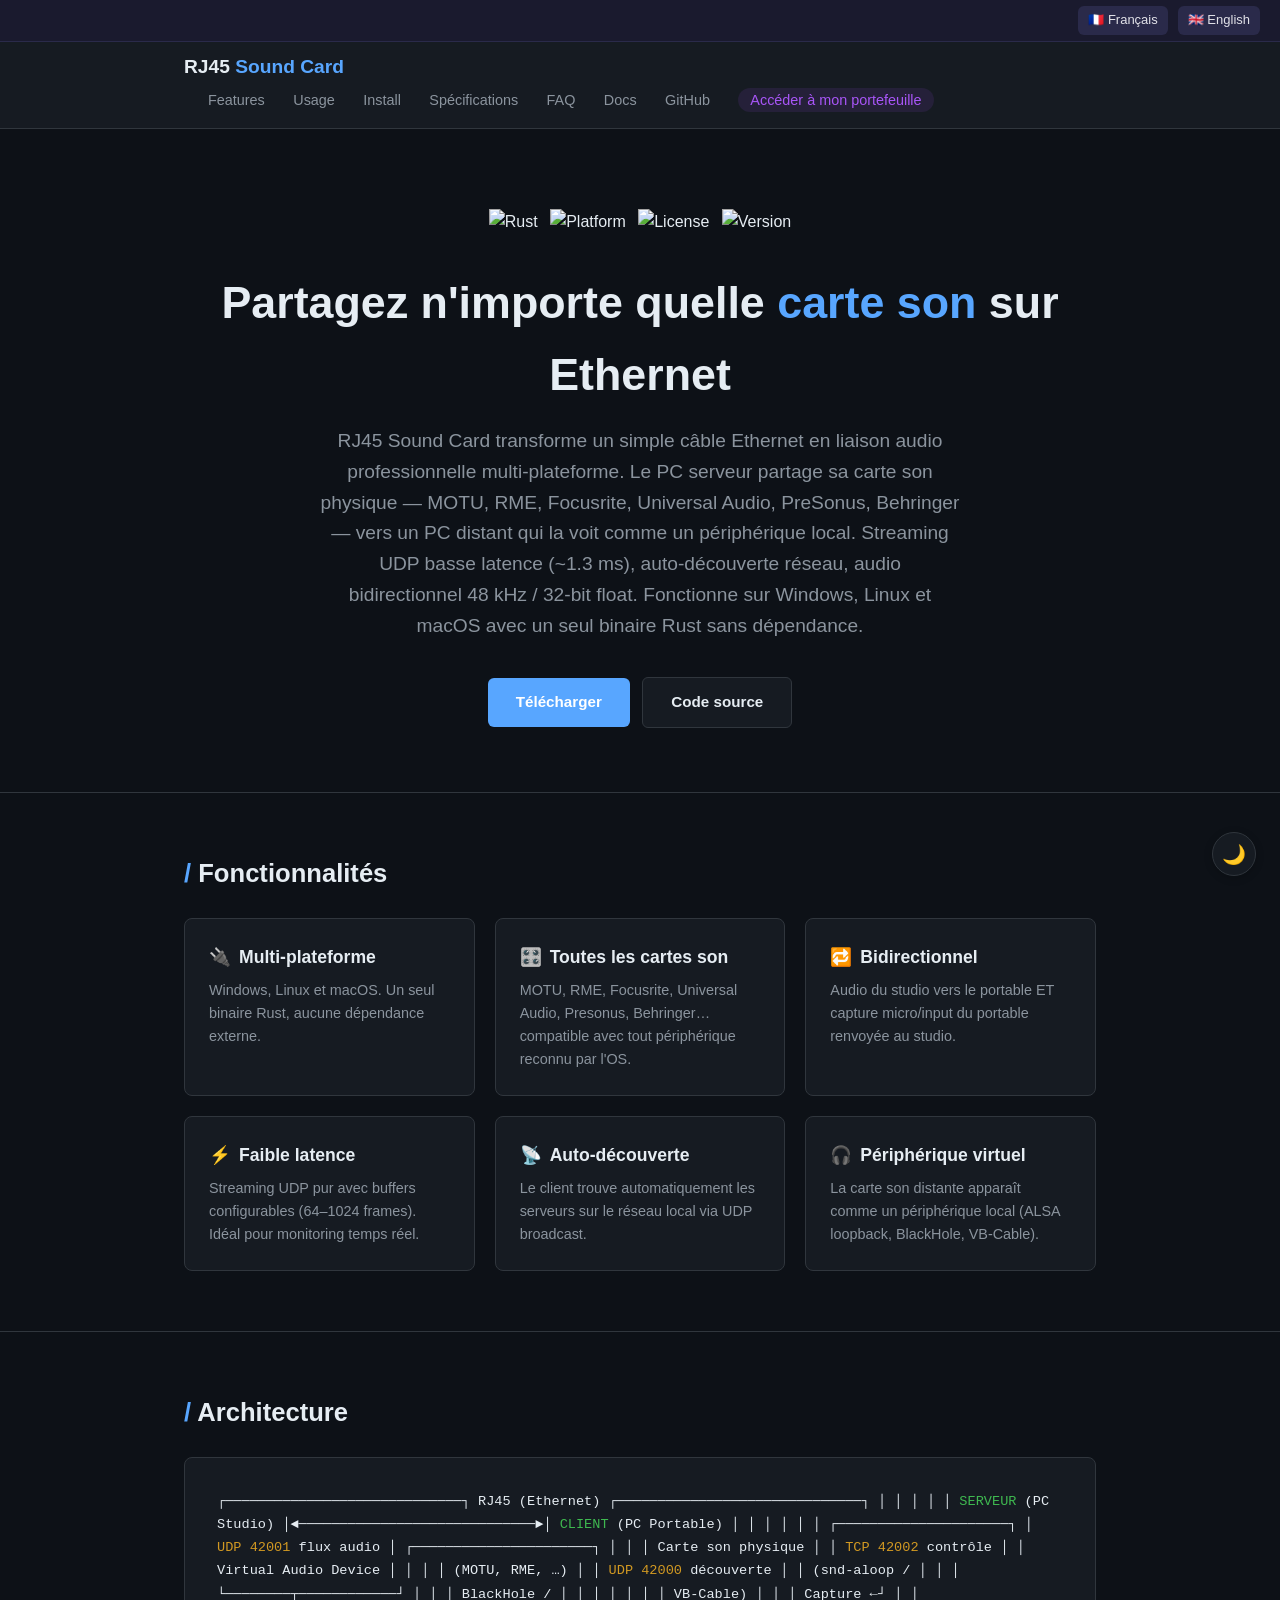
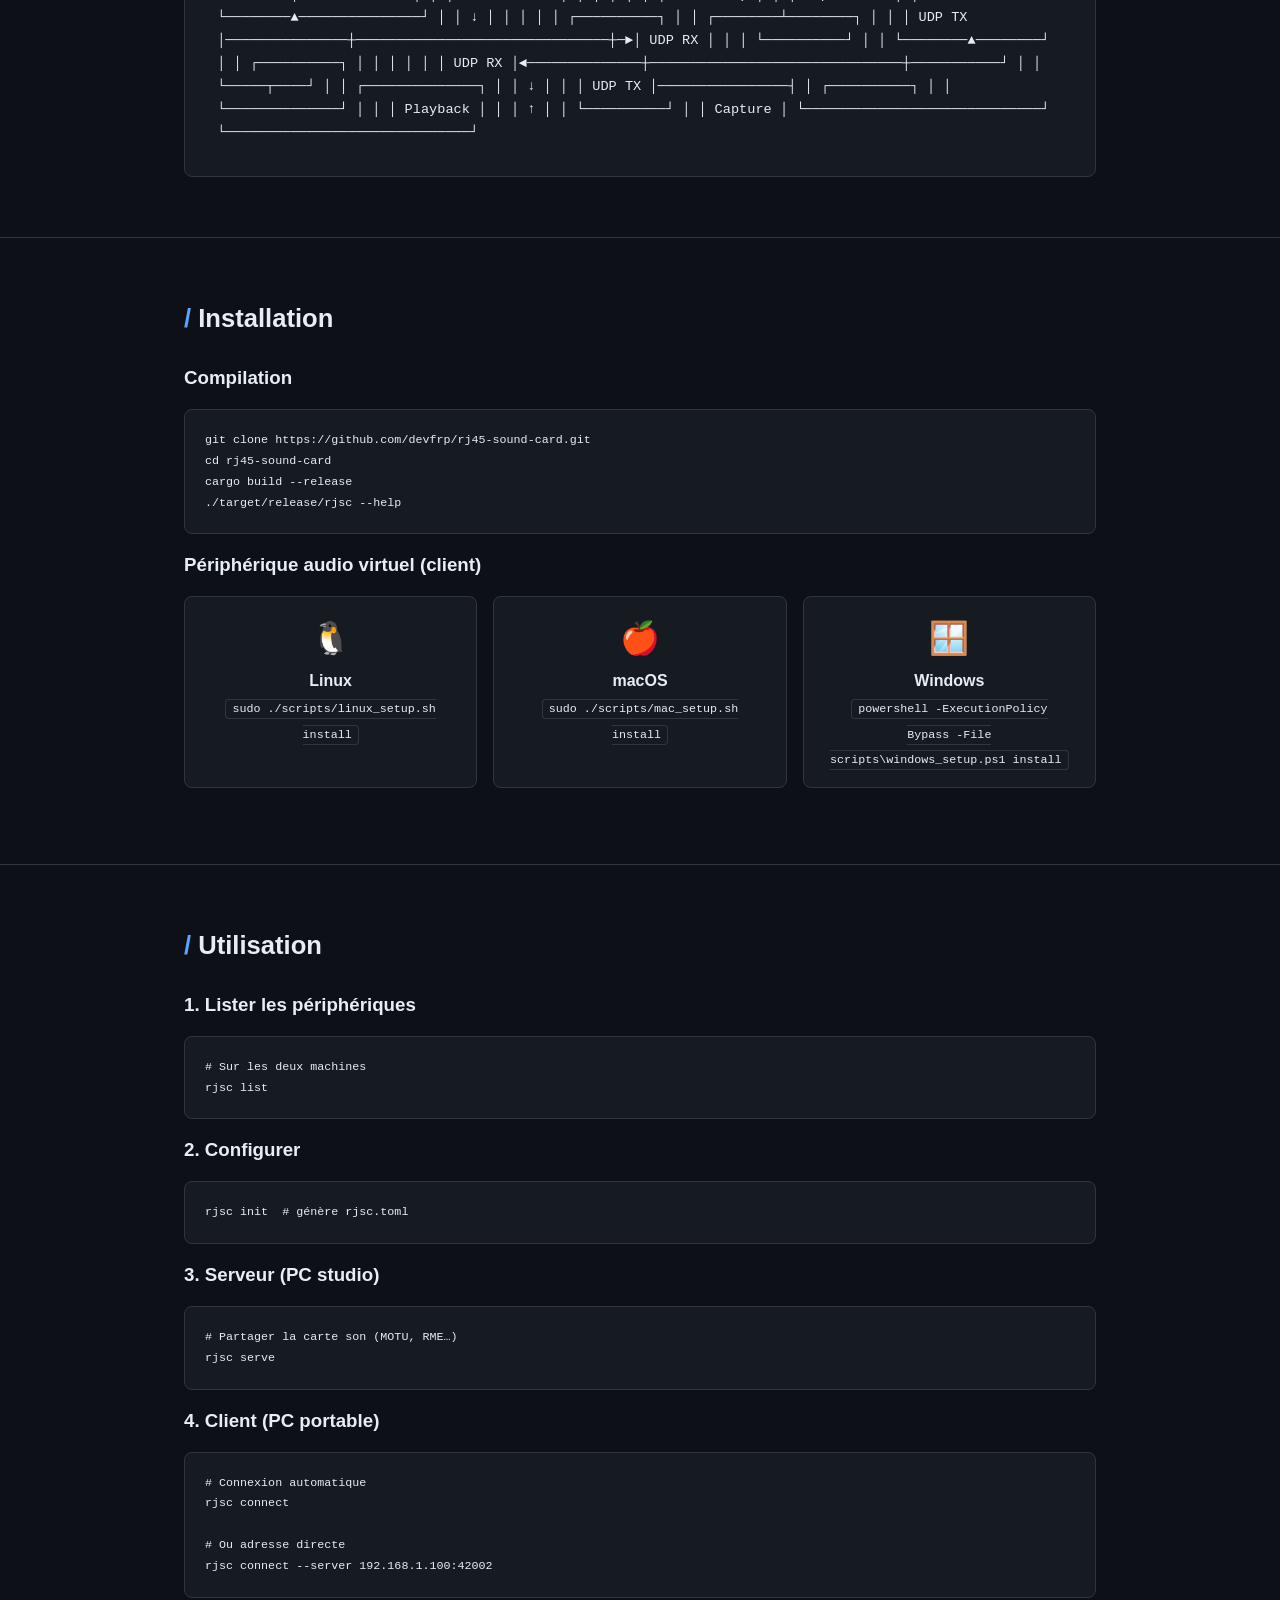
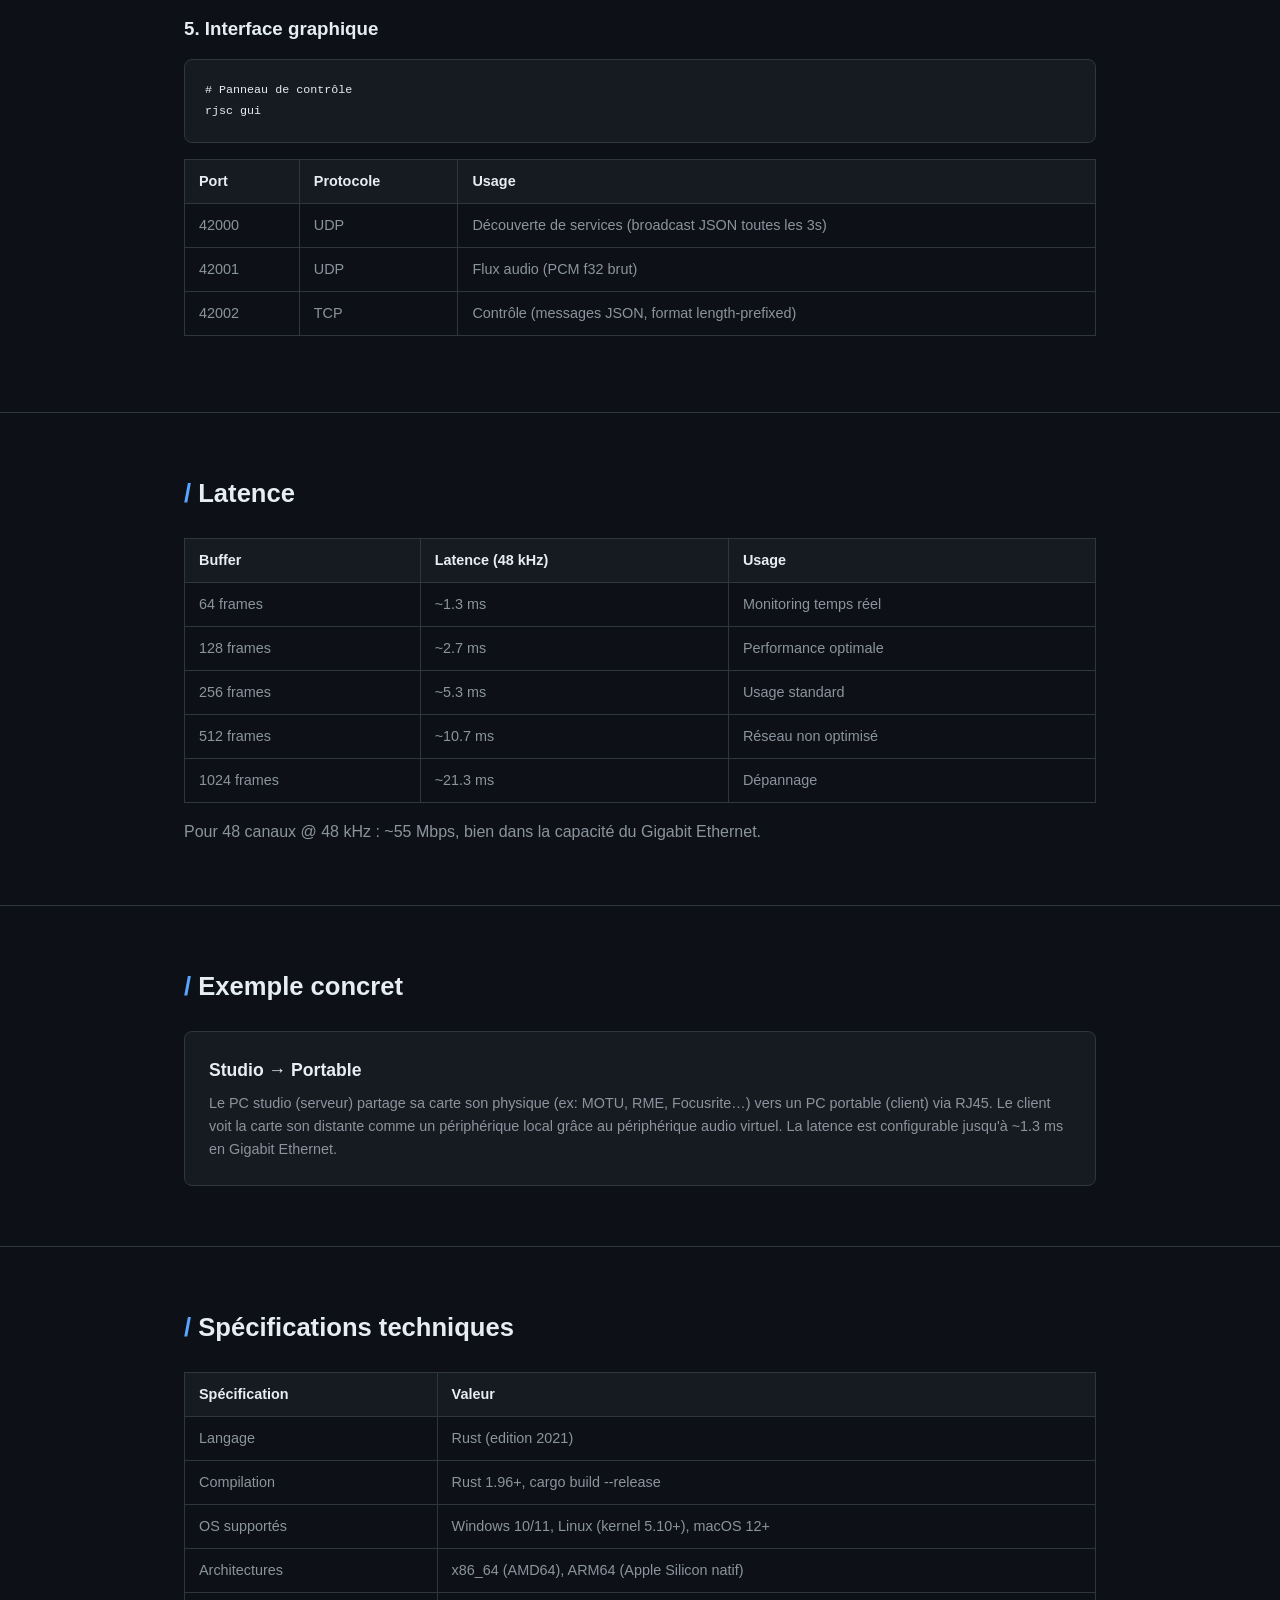
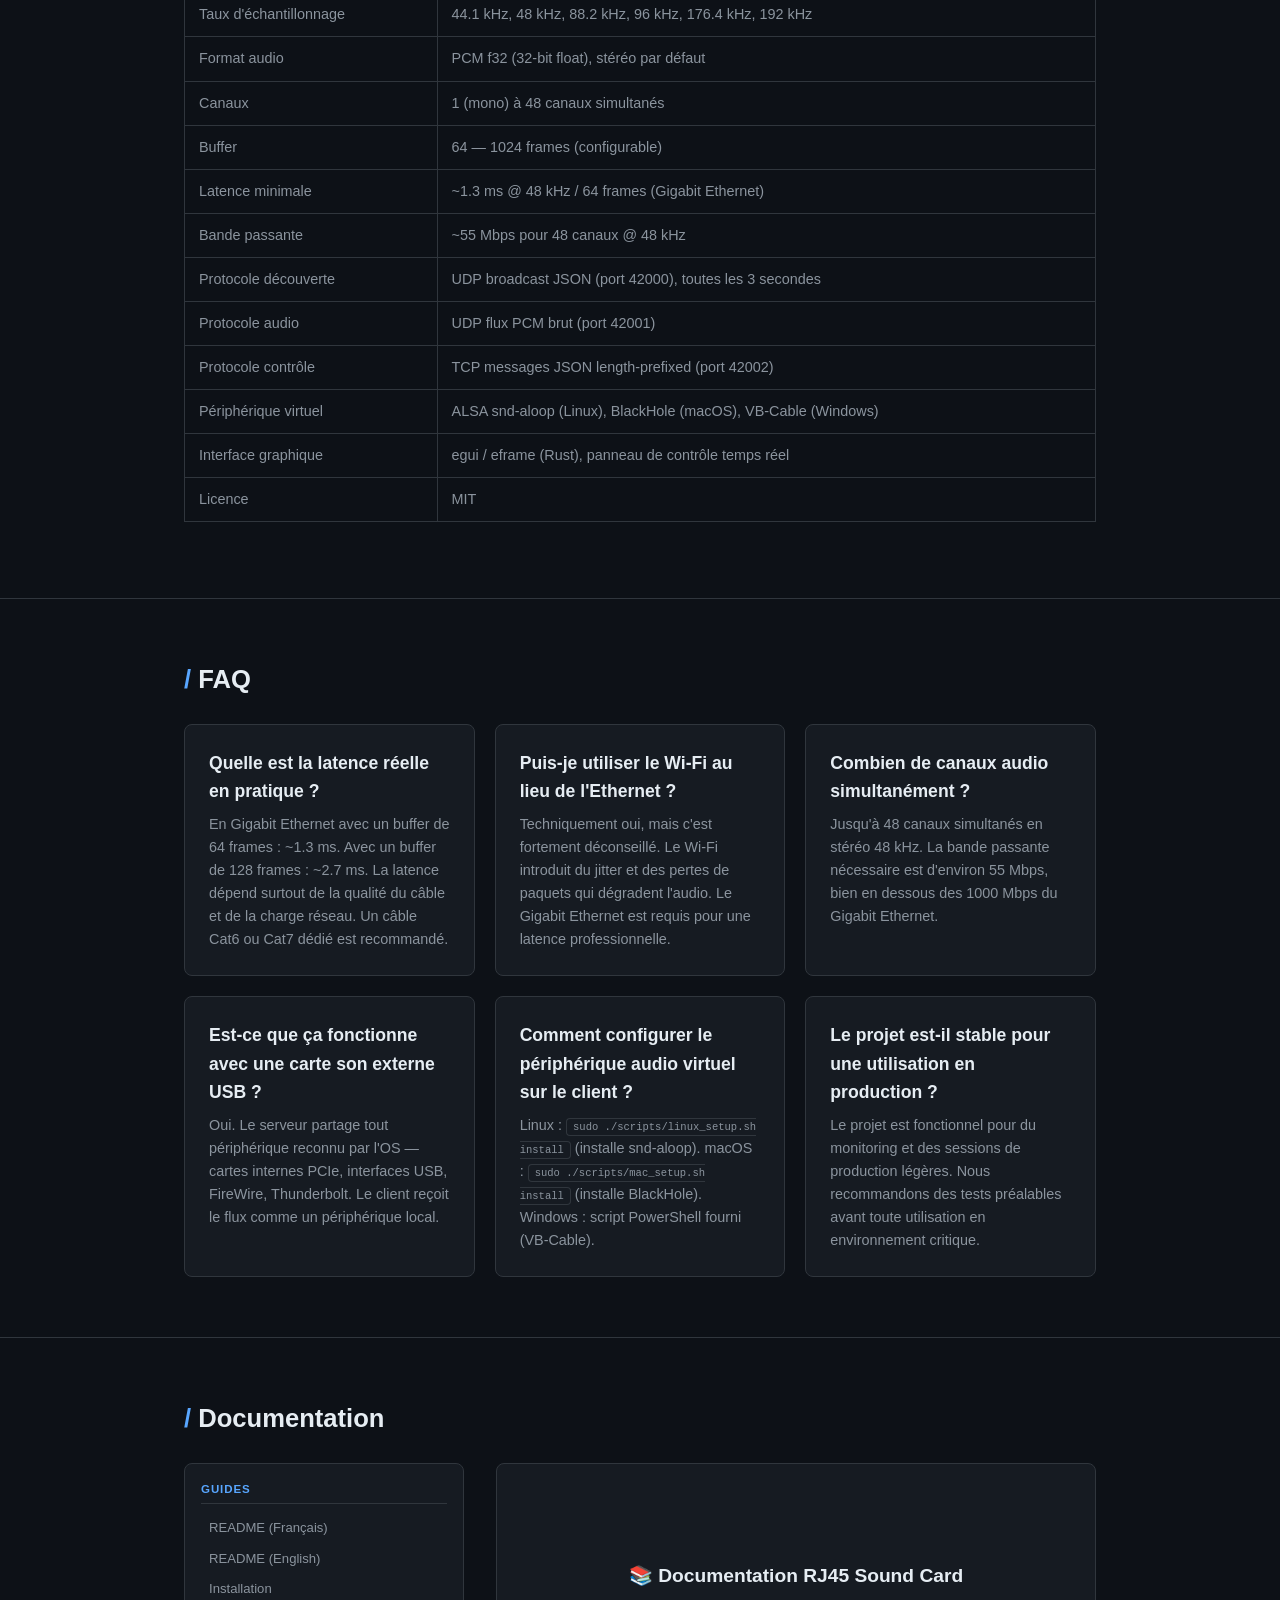
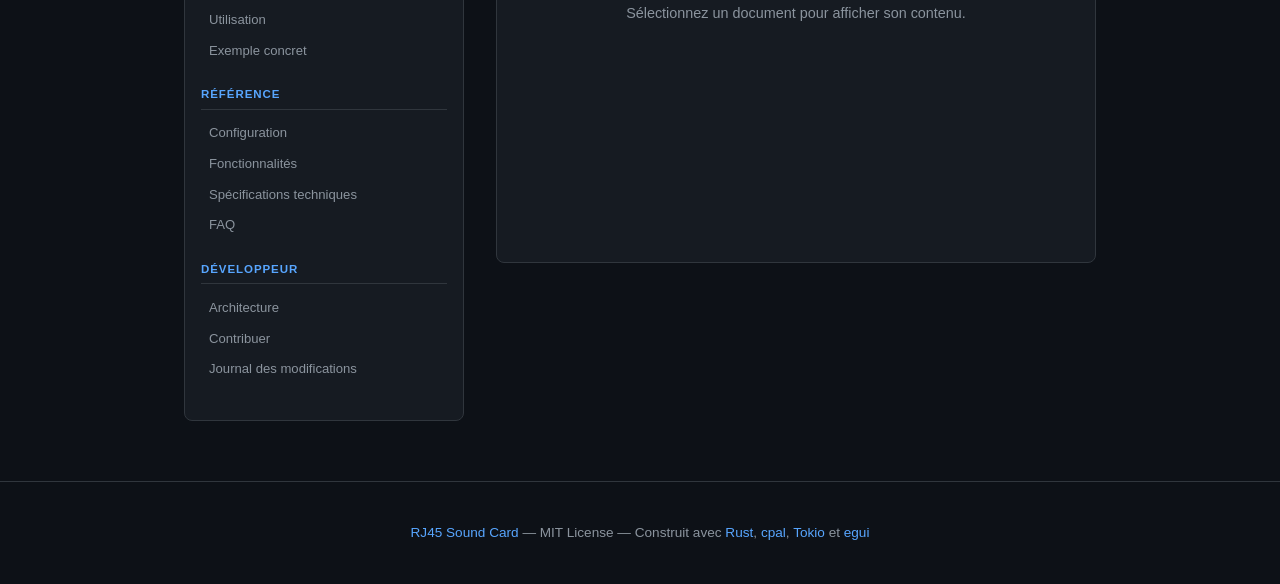
==== docs/index.html @ 2b2d202e "RJ45 Sound Card 1.0.1" ====
<!DOCTYPE html>
<html lang="fr">
<head>
    <meta charset="UTF-8">
    <meta name="viewport" content="width=device-width, initial-scale=1.0">
    <meta http-equiv="Cache-Control" content="no-cache, no-store, must-revalidate">
    <meta http-equiv="Pragma" content="no-cache">
    <meta http-equiv="Expires" content="0">
    <title>RJ45 Sound Card</title>
    <meta name="description" content="RJ45 Sound Card — Pont audio réseau. Partagez n'importe quelle carte son sur Ethernet (RJ45) entre Windows, Linux et macOS. Streaming UDP basse latence.">
    <meta name="keywords" content="audio, ethernet, sound card, network, low latency, rust, RJ45, UDP, streaming">
    <meta name="author" content="devfrp">
    <meta property="og:title" content="RJ45 Sound Card — Partagez votre carte son sur Ethernet">
    <meta property="og:description" content="Pont audio réseau basse latence. Transformez un câble RJ45 en liaison audio professionnelle multi-plateforme.">
    <meta property="og:url" content="https://devfrp.github.io/rj45-sound-card/">
    <meta property="og:type" content="website">
    <meta name="twitter:card" content="summary">
    <link rel="canonical" href="https://devfrp.github.io/rj45-sound-card/">
    <style>
        :root {
            --bg: #0d1117;
            --surface: #161b22;
            --border: #30363d;
            --text: #e6edf3;
            --text-secondary: #8b949e;
            --accent: #58a6ff;
            --accent-green: #3fb950;
            --accent-orange: #d29922;
            --toggle-bg: #161b22;
        }
        body.light {
            --bg: #f6f8fa;
            --surface: #ffffff;
            --border: #d0d7de;
            --text: #1a1a2e;
            --text-secondary: #57606a;
            --accent: #0969da;
            --accent-green: #1a7f37;
            --accent-orange: #9a6700;
            --toggle-bg: #ffffff;
        }

        * { margin: 0; padding: 0; box-sizing: border-box; }

        body {
            font-family: -apple-system, BlinkMacSystemFont, 'Segoe UI', Noto Sans, Helvetica, Arial, sans-serif;
            background: var(--bg);
            color: var(--text);
            line-height: 1.6;
        }

        .container { max-width: 960px; margin: 0 auto; padding: 0 24px; }

        nav {
            border-bottom: 1px solid var(--border);
            padding: 16px 0;
            background: var(--surface);
        }
        nav .container {
            display: flex; align-items: center; justify-content: space-between; flex-wrap: wrap; gap: 4px;
        }
        nav .logo {
            font-weight: 700; font-size: 1.2em; color: var(--text);
            text-decoration: none;
        }
        nav .logo span { color: var(--accent); }
        nav a:not(.logo) {
            color: var(--text-secondary); text-decoration: none;
            margin-left: 24px; font-size: 0.9em;
        }
        nav a:hover { color: var(--accent); }
        nav a.portfolio-btn {
            color: #a855f7;
            background: rgba(168,85,247,0.1);
            padding: 4px 12px;
            border-radius: 20px;
            font-weight: 500;
            text-decoration: none;
        }
        nav a.portfolio-btn:hover {
            background: rgba(168,85,247,0.2);
            color: #a855f7;
        }

        header {
            padding: 80px 0 60px;
            text-align: center;
            border-bottom: 1px solid var(--border);
        }
        header h1 {
            font-size: 2.8em; font-weight: 700; margin-bottom: 16px;
        }
        header h1 span { color: var(--accent); }
        header p {
            font-size: 1.2em; color: var(--text-secondary);
            max-width: 640px; margin: 0 auto 32px;
        }
        header .badges { margin-bottom: 32px; }
        header .badges img { height: 24px; margin: 0 4px; }

        .btn {
            display: inline-block;
            padding: 12px 28px;
            border-radius: 6px;
            text-decoration: none;
            font-weight: 600;
            font-size: 0.95em;
            margin: 4px;
        }
        .btn-primary {
            background: var(--accent); color: #fff;
        }
        .btn-primary:hover { background: #4c96e8; }
        .btn-secondary {
            background: var(--surface); color: var(--text);
            border: 1px solid var(--border);
        }
        .btn-secondary:hover { border-color: var(--text-secondary); }

        section { padding: 60px 0; border-bottom: 1px solid var(--border); }

        section h2 {
            font-size: 1.6em; margin-bottom: 24px;
        }
        section h2 span { color: var(--accent); }

        .features {
            display: grid;
            grid-template-columns: repeat(auto-fit, minmax(260px, 1fr));
            gap: 20px;
            margin-top: 20px;
        }
        .feature {
            background: var(--surface);
            border: 1px solid var(--border);
            border-radius: 8px;
            padding: 24px;
        }
        .feature h3 {
            font-size: 1.1em; margin-bottom: 8px;
        }
        .feature h3 .icon { margin-right: 8px; }
        .feature p {
            font-size: 0.9em; color: var(--text-secondary);
        }

        .arch {
            background: var(--surface);
            border: 1px solid var(--border);
            border-radius: 8px;
            padding: 32px;
            font-family: 'Courier New', monospace;
            font-size: 0.85em;
            line-height: 1.7;
            overflow-x: auto;
            margin-top: 16px;
        }
        .arch .arrow { color: var(--accent); font-weight: bold; }
        .arch .label { color: var(--accent-green); }
        .arch .port { color: var(--accent-orange); }

        code {
            background: var(--surface);
            border: 1px solid var(--border);
            border-radius: 4px;
            padding: 2px 6px;
            font-size: 0.9em;
        }
        pre {
            background: var(--surface);
            border: 1px solid var(--border);
            border-radius: 8px;
            padding: 20px;
            overflow-x: auto;
            margin: 16px 0;
        }
        pre code {
            background: none;
            border: none;
            padding: 0;
        }

        table {
            width: 100%;
            border-collapse: collapse;
            margin: 16px 0;
        }
        th, td {
            border: 1px solid var(--border);
            padding: 10px 14px;
            text-align: left;
            font-size: 0.9em;
        }
        th { background: var(--surface); font-weight: 600; }
        td { color: var(--text-secondary); }

        .platforms {
            display: flex; gap: 16px; flex-wrap: wrap; margin: 16px 0;
        }
        .platform {
            background: var(--surface);
            border: 1px solid var(--border);
            border-radius: 8px;
            padding: 16px 24px;
            flex: 1;
            min-width: 140px;
            text-align: center;
        }
        .platform .os { font-size: 2em; margin-bottom: 4px; }
        .platform .name { font-weight: 600; }

        footer {
            padding: 40px 0;
            text-align: center;
            color: var(--text-secondary);
            font-size: 0.85em;
        }
        footer a { color: var(--accent); text-decoration: none; }


        /* Documentation browser */
        .docs-layout {
            display: grid;
            grid-template-columns: 280px 1fr;
            gap: 2rem;
            align-items: start;
        }
        .docs-sidebar {
            background: var(--surface);
            border: 1px solid var(--border);
            border-radius: 8px;
            padding: 1rem;
            position: sticky;
            top: 60px;
            max-height: calc(100vh - 100px);
            overflow-y: auto;
        }
        .docs-cat {
            margin-bottom: 1.25rem;
        }
        .docs-cat-title {
            font-size: 0.72rem;
            font-weight: 700;
            text-transform: uppercase;
            letter-spacing: 0.08em;
            color: var(--accent);
            margin-bottom: 0.5rem;
            padding-bottom: 0.3rem;
            border-bottom: 1px solid var(--border);
        }
        .docs-cat a {
            display: block;
            font-size: 0.82rem;
            color: var(--text-secondary);
            padding: 0.3rem 0.5rem;
            border-radius: 4px;
            text-decoration: none;
            transition: all .15s;
            cursor: pointer;
        }
        .docs-cat a:hover, .docs-cat a.active {
            color: var(--text);
            background: rgba(88,166,255,0.1);
            text-decoration: none;
        }
        .docs-content {
            background: var(--surface);
            border: 1px solid var(--border);
            border-radius: 8px;
            padding: 2rem;
            min-height: 400px;
            font-size: 0.9rem;
            line-height: 1.7;
            overflow-x: auto;
        }
        .docs-content h1 { font-size: 1.4rem; margin: 1.5rem 0 0.8rem; color: var(--text); }
        .docs-content h1:first-child { margin-top: 0; }
        .docs-content h2 { font-size: 1.15rem; margin: 1.3rem 0 0.6rem; color: var(--accent); }
        .docs-content h3 { font-size: 1rem; margin: 1rem 0 0.4rem; }
        .docs-content p { margin-bottom: 0.8rem; color: var(--text-secondary); }
        .docs-content ul, .docs-content ol { margin: 0.5rem 0 0.8rem 1.5rem; color: var(--text-secondary); }
        .docs-content li { margin-bottom: 0.3rem; }
        .docs-content code {
            background: #21262d;
            border: 1px solid var(--border);
            border-radius: 4px;
            padding: 0.15rem 0.4rem;
            font-family: monospace;
            font-size: 0.85rem;
        }
        .docs-content pre {
            background: #0d1117;
            border: 1px solid var(--border);
            border-radius: 8px;
            padding: 1rem;
            overflow-x: auto;
            margin: 0.8rem 0;
        }
        .docs-content pre code {
            background: none;
            border: none;
            padding: 0;
            font-size: 0.82rem;
        }
        .docs-content table {
            width: 100%;
            border-collapse: collapse;
            margin: 0.8rem 0;
            font-size: 0.85rem;
        }
        .docs-content th, .docs-content td {
            border: 1px solid var(--border);
            padding: 0.5rem 0.8rem;
            text-align: left;
        }
        .docs-content th {
            background: var(--surface);
            color: var(--text);
            font-weight: 600;
        }
        .docs-content td { color: var(--text-secondary); }
        .docs-content a { color: var(--accent); }
        .docs-content blockquote {
            border-left: 3px solid var(--accent);
            padding: 0.3rem 1rem;
            margin: 0.8rem 0;
            color: var(--text-secondary);
            background: rgba(88,166,255,0.05);
            border-radius: 0 4px 4px 0;
        }
        .docs-welcome {
            text-align: center;
            padding: 3rem 1rem;
            color: var(--text-secondary);
        }
        .docs-welcome h3 { font-size: 1.2rem; color: var(--text); margin-bottom: 0.5rem; }
        .docs-loading {
            text-align: center;
            padding: 3rem;
            color: var(--text-secondary);
        }

        @media (max-width: 768px) {
            .docs-layout { grid-template-columns: 1fr; }
            .docs-sidebar { position: static; max-height: none; }
        }

        .theme-toggle {
            position: fixed;
            bottom: 24px;
            right: 24px;
            width: 44px;
            height: 44px;
            border-radius: 50%;
            background: var(--toggle-bg);
            border: 1px solid var(--border);
            color: var(--text);
            font-size: 1.2rem;
            cursor: pointer;
            z-index: 200;
            display: flex;
            align-items: center;
            justify-content: center;
            transition: all 0.2s;
            box-shadow: 0 2px 8px rgba(0,0,0,0.2);
        }
        .theme-toggle:hover {
            transform: scale(1.1);
            border-color: var(--accent);
        }

        @media (max-width: 640px) {
            header h1 { font-size: 2em; }
            nav a:not(.logo) { margin-left: 12px; font-size: 0.8em; }
        }
    </style>
</head>
<body style="padding-top:36px">

<div style="position:fixed;top:0;left:0;right:0;z-index:9999;background:#1a1a2e;padding:6px 20px;display:flex;justify-content:flex-end;gap:10px;font-family:Inter,sans-serif;font-size:13px;border-bottom:1px solid #2a2a4a;">
  <a href="index.html" style="color:#e1e1e8;text-decoration:none;padding:4px 10px;border-radius:6px;background:#2a2a4a;">🇫🇷 Français</a>
  <a href="index.en.html" style="color:#e1e1e8;text-decoration:none;padding:4px 10px;border-radius:6px;background:#2a2a4a;">🇬🇧 English</a>
</div>

<nav>
    <div class="container">
        <a href="#" class="logo">RJ45 <span>Sound Card</span></a>
        <div>
            <a href="#features">Features</a>
            <a href="#usage">Usage</a>
            <a href="#install">Install</a>
            <a href="#specs">Spécifications</a>
            <a href="#faq">FAQ</a>
            <a href="#docs">Docs</a>
            <a href="https://github.com/devfrp/rj45-sound-card">GitHub</a>
            <a class="portfolio-btn" href="https://devfrp.github.io" target="_blank">Accéder à mon portefeuille</a>
        </div>
    </div>
</nav>

<header>
    <div class="container">
        <div class="badges">
            <img src="https://img.shields.io/badge/rust-1.96+-orange?logo=rust" alt="Rust">
            <img src="https://img.shields.io/badge/platform-windows%20%7C%20linux%20%7C%20macos-blue" alt="Platform">
            <img src="https://img.shields.io/github/license/devfrp/rj45-sound-card" alt="License">
            <img src="https://img.shields.io/badge/version-1.0.0-blue" alt="Version">
        </div>
        <h1>Partagez n'importe quelle <span>carte son</span> sur Ethernet</h1>
        <p>
            RJ45 Sound Card transforme un simple câble Ethernet en liaison audio professionnelle multi-plateforme.
            Le PC serveur partage sa carte son physique — MOTU, RME, Focusrite, Universal Audio, PreSonus, Behringer —
            vers un PC distant qui la voit comme un périphérique local. Streaming UDP basse latence (~1.3 ms), auto-découverte réseau,
            audio bidirectionnel 48 kHz / 32-bit float. Fonctionne sur Windows, Linux et macOS avec un seul binaire Rust sans dépendance.
        </p>
        <a href="https://github.com/devfrp/rj45-sound-card/releases/latest" class="btn btn-primary">Télécharger</a>
        <a href="https://github.com/devfrp/rj45-sound-card" class="btn btn-secondary">Code source</a>
    </div>
</header>

<section id="features">
    <div class="container">
        <h2><span>/</span> Fonctionnalités</h2>
        <div class="features">
            <div class="feature">
                <h3><span class="icon">🔌</span>Multi-plateforme</h3>
                <p>Windows, Linux et macOS. Un seul binaire Rust, aucune dépendance externe.</p>
            </div>
            <div class="feature">
                <h3><span class="icon">🎛️</span>Toutes les cartes son</h3>
                <p>MOTU, RME, Focusrite, Universal Audio, Presonus, Behringer… compatible avec tout périphérique reconnu par l'OS.</p>
            </div>
            <div class="feature">
                <h3><span class="icon">🔁</span>Bidirectionnel</h3>
                <p>Audio du studio vers le portable ET capture micro/input du portable renvoyée au studio.</p>
            </div>
            <div class="feature">
                <h3><span class="icon">⚡</span>Faible latence</h3>
                <p>Streaming UDP pur avec buffers configurables (64–1024 frames). Idéal pour monitoring temps réel.</p>
            </div>
            <div class="feature">
                <h3><span class="icon">📡</span>Auto-découverte</h3>
                <p>Le client trouve automatiquement les serveurs sur le réseau local via UDP broadcast.</p>
            </div>
            <div class="feature">
                <h3><span class="icon">🎧</span>Périphérique virtuel</h3>
                <p>La carte son distante apparaît comme un périphérique local (ALSA loopback, BlackHole, VB-Cable).</p>
            </div>
        </div>
    </div>
</section>

<section>
    <div class="container">
        <h2><span>/</span> Architecture</h2>
        <div class="arch">
┌─────────────────────────────┐       RJ45 (Ethernet)        ┌──────────────────────────────┐
│                             │                               │                              │
│  <span class="label">SERVEUR</span>  (PC Studio)       │◄─────────────────────────────►│  <span class="label">CLIENT</span>  (PC Portable)     │
│                             │                               │                              │
│  ┌─────────────────────┐    │  <span class="port">UDP 42001</span>  flux audio     │  ┌──────────────────────┐      │
│  │  Carte son physique │    │  <span class="port">TCP 42002</span>  contrôle        │  │  Virtual Audio Device │      │
│  │  (MOTU, RME, …)     │    │  <span class="port">UDP 42000</span>  découverte       │  │  (snd-aloop /         │      │
│  └────────┬────────────┘    │                               │  │   BlackHole /          │      │
│           │                 │                               │  │   VB-Cable)            │      │
│  Capture ←┘                 │                               │  └────────▲───────────────┘      │
│       ↓                     │                               │           │                      │
│  ┌──────────┐               │                               │  ┌────────┴────────┐             │
│  │  UDP TX  │───────────────┼───────────────────────────────┼─►│  UDP RX         │             │
│  └──────────┘               │                               │  └────────▲────────┘             │
│  ┌──────────┐               │                               │           │                      │
│  │  UDP RX  │◄──────────────┼───────────────────────────────┼───────────┘                      │
│  └─────┬────┘               │                               │  ┌──────────────┐                │
│        ↓                    │                               │  │  UDP TX      │────────────────┤
│  ┌──────────┐               │                               │  └──────────────┘                │
│  │ Playback │               │                               │       ↑                         │
│  └──────────┘               │                               │  Capture                         │
└─────────────────────────────┘                               └──────────────────────────────┘
        </div>
    </div>
</section>

<section id="install">
    <div class="container">
        <h2><span>/</span> Installation</h2>

        <h3>Compilation</h3>
        <pre><code>git clone https://github.com/devfrp/rj45-sound-card.git
cd rj45-sound-card
cargo build --release
./target/release/rjsc --help</code></pre>

        <h3>Périphérique audio virtuel (client)</h3>
        <div class="platforms">
            <div class="platform">
                <div class="os">🐧</div>
                <div class="name">Linux</div>
                <code>sudo ./scripts/linux_setup.sh install</code>
            </div>
            <div class="platform">
                <div class="os">🍎</div>
                <div class="name">macOS</div>
                <code>sudo ./scripts/mac_setup.sh install</code>
            </div>
            <div class="platform">
                <div class="os">🪟</div>
                <div class="name">Windows</div>
                <code>powershell -ExecutionPolicy Bypass -File scripts\windows_setup.ps1 install</code>
            </div>
        </div>
    </div>
</section>

<section id="usage">
    <div class="container">
        <h2><span>/</span> Utilisation</h2>

        <h3>1. Lister les périphériques</h3>
        <pre><code># Sur les deux machines
rjsc list</code></pre>

        <h3>2. Configurer</h3>
        <pre><code>rjsc init  # génère rjsc.toml</code></pre>

        <h3>3. Serveur (PC studio)</h3>
        <pre><code># Partager la carte son (MOTU, RME…)
rjsc serve</code></pre>

        <h3>4. Client (PC portable)</h3>
        <pre><code># Connexion automatique
rjsc connect

# Ou adresse directe
rjsc connect --server 192.168.1.100:42002</code></pre>

        <h3>5. Interface graphique</h3>
        <pre><code># Panneau de contrôle
rjsc gui</code></pre>

        <table>
            <tr><th>Port</th><th>Protocole</th><th>Usage</th></tr>
            <tr><td>42000</td><td>UDP</td><td>Découverte de services (broadcast JSON toutes les 3s)</td></tr>
            <tr><td>42001</td><td>UDP</td><td>Flux audio (PCM f32 brut)</td></tr>
            <tr><td>42002</td><td>TCP</td><td>Contrôle (messages JSON, format length-prefixed)</td></tr>
        </table>
    </div>
</section>

<section>
    <div class="container">
        <h2><span>/</span> Latence</h2>
        <table>
            <tr><th>Buffer</th><th>Latence (48 kHz)</th><th>Usage</th></tr>
            <tr><td>64 frames</td><td>~1.3 ms</td><td>Monitoring temps réel</td></tr>
            <tr><td>128 frames</td><td>~2.7 ms</td><td>Performance optimale</td></tr>
            <tr><td>256 frames</td><td>~5.3 ms</td><td>Usage standard</td></tr>
            <tr><td>512 frames</td><td>~10.7 ms</td><td>Réseau non optimisé</td></tr>
            <tr><td>1024 frames</td><td>~21.3 ms</td><td>Dépannage</td></tr>
        </table>
        <p style="margin-top:12px; color:var(--text-secondary);">
            Pour 48 canaux @ 48 kHz : ~55 Mbps, bien dans la capacité du Gigabit Ethernet.
        </p>
    </div>
</section>

<section id="example">
    <div class="container">
        <h2><span>/</span> Exemple concret</h2>
        <div class="feature" style="background:var(--surface);border:1px solid var(--border);border-radius:8px;padding:24px;">
            <h3>Studio → Portable</h3>
            <p>
                Le PC studio (serveur) partage sa carte son physique (ex: MOTU, RME, Focusrite…)
                vers un PC portable (client) via RJ45. Le client voit la carte son distante
                comme un périphérique local grâce au périphérique audio virtuel.
                La latence est configurable jusqu'à ~1.3 ms en Gigabit Ethernet.
            </p>
        </div>
    </div>
</section>

<section id="specs">
    <div class="container">
        <h2><span>/</span> Spécifications techniques</h2>
        <table>
            <tr><th>Spécification</th><th>Valeur</th></tr>
            <tr><td>Langage</td><td>Rust (edition 2021)</td></tr>
            <tr><td>Compilation</td><td>Rust 1.96+, cargo build --release</td></tr>
            <tr><td>OS supportés</td><td>Windows 10/11, Linux (kernel 5.10+), macOS 12+</td></tr>
            <tr><td>Architectures</td><td>x86_64 (AMD64), ARM64 (Apple Silicon natif)</td></tr>
            <tr><td>Taux d'échantillonnage</td><td>44.1 kHz, 48 kHz, 88.2 kHz, 96 kHz, 176.4 kHz, 192 kHz</td></tr>
            <tr><td>Format audio</td><td>PCM f32 (32-bit float), stéréo par défaut</td></tr>
            <tr><td>Canaux</td><td>1 (mono) à 48 canaux simultanés</td></tr>
            <tr><td>Buffer</td><td>64 — 1024 frames (configurable)</td></tr>
            <tr><td>Latence minimale</td><td>~1.3 ms @ 48 kHz / 64 frames (Gigabit Ethernet)</td></tr>
            <tr><td>Bande passante</td><td>~55 Mbps pour 48 canaux @ 48 kHz</td></tr>
            <tr><td>Protocole découverte</td><td>UDP broadcast JSON (port 42000), toutes les 3 secondes</td></tr>
            <tr><td>Protocole audio</td><td>UDP flux PCM brut (port 42001)</td></tr>
            <tr><td>Protocole contrôle</td><td>TCP messages JSON length-prefixed (port 42002)</td></tr>
            <tr><td>Périphérique virtuel</td><td>ALSA snd-aloop (Linux), BlackHole (macOS), VB-Cable (Windows)</td></tr>
            <tr><td>Interface graphique</td><td>egui / eframe (Rust), panneau de contrôle temps réel</td></tr>
            <tr><td>Licence</td><td>MIT</td></tr>
        </table>
    </div>
</section>


<section id="faq">
    <div class="container">
        <h2><span>/</span> FAQ</h2>
        <div class="features">
            <div class="feature">
                <h3>Quelle est la latence réelle en pratique ?</h3>
                <p>En Gigabit Ethernet avec un buffer de 64 frames : ~1.3 ms. Avec un buffer de 128 frames : ~2.7 ms. La latence dépend surtout de la qualité du câble et de la charge réseau. Un câble Cat6 ou Cat7 dédié est recommandé.</p>
            </div>
            <div class="feature">
                <h3>Puis-je utiliser le Wi-Fi au lieu de l'Ethernet ?</h3>
                <p>Techniquement oui, mais c'est fortement déconseillé. Le Wi-Fi introduit du jitter et des pertes de paquets qui dégradent l'audio. Le Gigabit Ethernet est requis pour une latence professionnelle.</p>
            </div>
            <div class="feature">
                <h3>Combien de canaux audio simultanément ?</h3>
                <p>Jusqu'à 48 canaux simultanés en stéréo 48 kHz. La bande passante nécessaire est d'environ 55 Mbps, bien en dessous des 1000 Mbps du Gigabit Ethernet.</p>
            </div>
            <div class="feature">
                <h3>Est-ce que ça fonctionne avec une carte son externe USB ?</h3>
                <p>Oui. Le serveur partage tout périphérique reconnu par l'OS — cartes internes PCIe, interfaces USB, FireWire, Thunderbolt. Le client reçoit le flux comme un périphérique local.</p>
            </div>
            <div class="feature">
                <h3>Comment configurer le périphérique audio virtuel sur le client ?</h3>
                <p>Linux : <code>sudo ./scripts/linux_setup.sh install</code> (installe snd-aloop). macOS : <code>sudo ./scripts/mac_setup.sh install</code> (installe BlackHole). Windows : script PowerShell fourni (VB-Cable).</p>
            </div>
            <div class="feature">
                <h3>Le projet est-il stable pour une utilisation en production ?</h3>
                <p>Le projet est fonctionnel pour du monitoring et des sessions de production légères. Nous recommandons des tests préalables avant toute utilisation en environnement critique.</p>
            </div>
        </div>
    </div>
</section>


<section id="docs">
    <div class="container">
        <h2><span>/</span> Documentation</h2>
        <div class="docs-layout">
            <aside class="docs-sidebar" id="docs-sidebar"></aside>
            <div class="docs-content" id="docs-content">
                <div class="docs-welcome">
                    <h3>📚 Documentation RJ45 Sound Card</h3>
                    <p>Sélectionnez un document pour afficher son contenu.</p>
                </div>
            </div>
        </div>
    </div>
</section>

<footer>
    <div class="container">
        <p>
            <a href="https://github.com/devfrp/rj45-sound-card">RJ45 Sound Card</a> —
            MIT License —
            Construit avec <a href="https://www.rust-lang.org/">Rust</a>,
            <a href="https://github.com/RustAudio/cpal">cpal</a>,
            <a href="https://tokio.rs/">Tokio</a> et
            <a href="https://github.com/emilk/egui">egui</a>
        </p>
    </div>
</footer>


<script>
(function() {
    var toggle = document.getElementById('themeToggle');
    if (toggle) {
        var saved = localStorage.getItem('rjsc-theme');
        if (saved === 'light') {
            document.body.classList.add('light');
            toggle.textContent = '☀️';
        }
        toggle.addEventListener('click', function() {
            document.body.classList.toggle('light');
            var isLight = document.body.classList.contains('light');
            toggle.textContent = isLight ? '☀️' : '🌙';
            localStorage.setItem('rjsc-theme', isLight ? 'light' : 'dark');
        });
    }

var DOCS_BASE = 'https://raw.githubusercontent.com/devfrp/rj45-sound-card/main';
var DOCS_INDEX = [
    { cat: 'Guides', items: [
        { name: 'README (Français)', file: 'README.md' },
        { name: 'README (English)', file: 'README.en.md' },
        { name: 'Installation', section: '#install' },
        { name: 'Utilisation', section: '#usage' },
        { name: 'Exemple concret', section: '#example' },
    ]},
    { cat: 'Référence', items: [
        { name: 'Configuration', file: 'docs/config.md' },
        { name: 'Fonctionnalités', section: '#features' },
        { name: 'Spécifications techniques', section: '#specs' },
        { name: 'FAQ', section: '#faq' },
    ]},
    { cat: 'Développeur', items: [
        { name: 'Architecture', file: 'ARCHITECTURE.md' },
        { name: 'Contribuer', file: 'CONTRIBUTING.md' },
        { name: 'Journal des modifications', file: 'CHANGELOG.md' },
    ]},
];

function buildDocSidebar() {
    // Auto-clean old localStorage cache keys
    for (var key in localStorage) {
        if (/^rjsc-doc-(?!v2-)/.test(key)) localStorage.removeItem(key);
    }
    var sidebar = document.getElementById('docs-sidebar');
    if (!sidebar) return;
    var html = '';
    DOCS_INDEX.forEach(function(cat) {
        html += '<div class="docs-cat">';
        html += '<div class="docs-cat-title">' + cat.cat + '</div>';
        cat.items.forEach(function(item) {
            if (item.file) {
                html += '<a data-file="' + item.file + '" data-name="' + item.name + '">' + item.name + '</a>';
            } else {
                html += '<a data-section="' + item.section + '">' + item.name + '</a>';
            }
        });
        html += '</div>';
    });
    sidebar.innerHTML = html;
    sidebar.querySelectorAll('a').forEach(function(a) {
        a.addEventListener('click', function() {
            sidebar.querySelectorAll('a').forEach(function(el) { el.classList.remove('active'); });
            a.classList.add('active');
            if (a.dataset.file) {
                loadDoc(a.dataset.file, a.dataset.name);
            } else if (a.dataset.section) {
                document.querySelector(a.dataset.section).scrollIntoView({ behavior: 'smooth' });
            }
        });
    });
}

function parseMarkdown(md) {
    var h = md;

    // ---- Step 1: protect elements that must not be HTML-escaped ----
    var codeBlocks = [];
    h = h.replace(/```(\w*)\n([\s\S]*?)```/g, function(_, lang, code) {
        var escaped = code.replace(/&/g, '&amp;').replace(/</g, '&lt;').replace(/>/g, '&gt;');
        codeBlocks.push('<pre><code>' + escaped + '</code></pre>');
        return '\x00C' + (codeBlocks.length - 1) + '\x00';
    });

    var inlineCodes = [];
    h = h.replace(/`([^`]+)`/g, function(_, code) {
        var escaped = code.replace(/&/g, '&amp;').replace(/</g, '&lt;').replace(/>/g, '&gt;');
        inlineCodes.push('<code>' + escaped + '</code>');
        return '\x01c' + (inlineCodes.length - 1) + '\x01';
    });

    var bquotes = [];
    h = h.replace(/^> (.*)$/gm, function(_, text) {
        bquotes.push(text.replace(/&/g, '&amp;').replace(/</g, '&lt;').replace(/>/g, '&gt;'));
        return '\x02q' + (bquotes.length - 1) + '\x02';
    });

    // ---- Step 2: HTML-escape everything else ----
    h = h.replace(/&/g, '&amp;').replace(/</g, '&lt;').replace(/>/g, '&gt;');

    // ---- Step 3: restore protected elements ----
    h = h.replace(/\x00C(\d+)\x00/g, function(_, i) { return codeBlocks[parseInt(i)]; });
    h = h.replace(/\x01c(\d+)\x01/g, function(_, i) { return inlineCodes[parseInt(i)]; });
    h = h.replace(/\x02q(\d+)\x02/g, function(_, i) { return '<blockquote>' + bquotes[parseInt(i)] + '</blockquote>'; });

    // ---- Step 4: convert markdown syntax to HTML ----
    h = h.replace(/^### (.+)$/gm, '<h3>$1</h3>');
    h = h.replace(/^## (.+)$/gm, '<h2>$1</h2>');
    h = h.replace(/^# (.+)$/gm, '<h1>$1</h1>');
    h = h.replace(/!\[([^\]]*)\]\(([^)]+)\)/g, '<img src="$2" alt="$1">');
    h = h.replace(/\[([^\]]+)\]\(([^)]+)\)/g, '<a href="$2" target="_blank" rel="noopener">$1</a>');
    h = h.replace(/\*\*(.+?)\*\*/g, '<strong>$1</strong>');
    h = h.replace(/\*(.+?)\*/g, '<em>$1</em>');
    h = h.replace(/^---$/gm, '<hr>');

    // Lists: ordered (1.) and unordered (-, *, +)
    h = h.replace(/^(\d+)\. (.+)$/gm, '\x03OL\x03$2');
    h = h.replace(/^[\-\*\+] (.+)$/gm, '\x03UL\x03$1');
    // Group adjacent list items
    h = h.replace(/(?:\x03OL\x03.*\n?)+/g, function(m) {
        var items = m.split(/\x03OL\x03/).filter(Boolean);
        return '<ol>\n' + items.map(function(it) { return '<li>' + it.trim() + '</li>'; }).join('\n') + '\n</ol>';
    });
    h = h.replace(/(?:\x03UL\x03.*\n?)+/g, function(m) {
        var items = m.split(/\x03UL\x03/).filter(Boolean);
        return '<ul>\n' + items.map(function(it) { return '<li>' + it.trim() + '</li>'; }).join('\n') + '\n</ul>';
    });

    // Tables
    function isSep(line) {
        if (!/^\|.+\|$/.test(line)) return false;
        var cells = line.slice(1, -1).split('|');
        return cells.every(function(c) { return /^[\s\-:]+$/.test(c); });
    }
    h = h.replace(/(?:^\|.+?\|[ \t]*$\n?)+/gm, function(block) {
        var lines = block.trim().split('\n').filter(function(l) { return /^\|.*\|/.test(l.trim()); });
        if (lines.length < 2) return block;
        var rows = [], header = true;
        for (var i = 0; i < lines.length; i++) {
            var line = lines[i].trim();
            if (!/^\|/.test(line) || !/\|$/.test(line)) continue;
            if (isSep(line)) continue;
            var cells = line.slice(1, -1).split('|').map(function(c) { return c.trim(); });
            if (cells.length === 0) continue;
            rows.push({ cells: cells, isHead: header });
            header = false;
        }
        if (rows.length === 0) return '';
        var html = '<table>\n';
        for (var r = 0; r < rows.length; r++) {
            var tag = rows[r].isHead ? 'th' : 'td';
            html += '<tr>';
            for (var c = 0; c < rows[r].cells.length; c++) {
                html += '<' + tag + '>' + rows[r].cells[c] + '</' + tag + '>';
            }
            html += '</tr>\n';
        }
        html += '</table>';
        return html;
    });

    // Wrap remaining lines in <p>
    h = h.replace(/^(?!<[a-z/!])(.+)$/gm, '<p>$1</p>');
    h = h.replace(/<p>\s*<\/p>/g, '');
    return h;
}

async function loadDoc(file, name) {
    var content = document.getElementById('docs-content');
    var cacheKey = 'rjsc-doc-v2-' + file;
    var cached = localStorage.getItem(cacheKey);
    if (cached) {
        try {
            var parsed = JSON.parse(cached);
            if (Date.now() - parsed.t < 86400000) {
                content.innerHTML = parseMarkdown(parsed.d);
                return;
            }
        } catch(e) {}
    }
    content.innerHTML = '<div class="docs-loading">Chargement de <strong>' + name + '</strong>...</div>';
    try {
        var res = await fetch(DOCS_BASE + '/' + file + '?nocache=' + Date.now());
        if (!res.ok) throw new Error('Not found');
        var md = await res.text();
        localStorage.setItem(cacheKey, JSON.stringify({ t: Date.now(), d: md }));
        content.innerHTML = parseMarkdown(md);
    } catch (e) {
        content.innerHTML = '<div class="docs-welcome"><h3>Erreur</h3><p>Impossible de charger <strong>' + name + '</strong>. <a href="' + DOCS_BASE + '/' + file + '" target="_blank">Ouvrir sur GitHub</a></p></div>';
    }
}

buildDocSidebar();
})();
</script>

<button class="theme-toggle" id="themeToggle" title="Basculer le thème" aria-label="Basculer le thème clair/sombre">🌙</button>

</body>
</html>
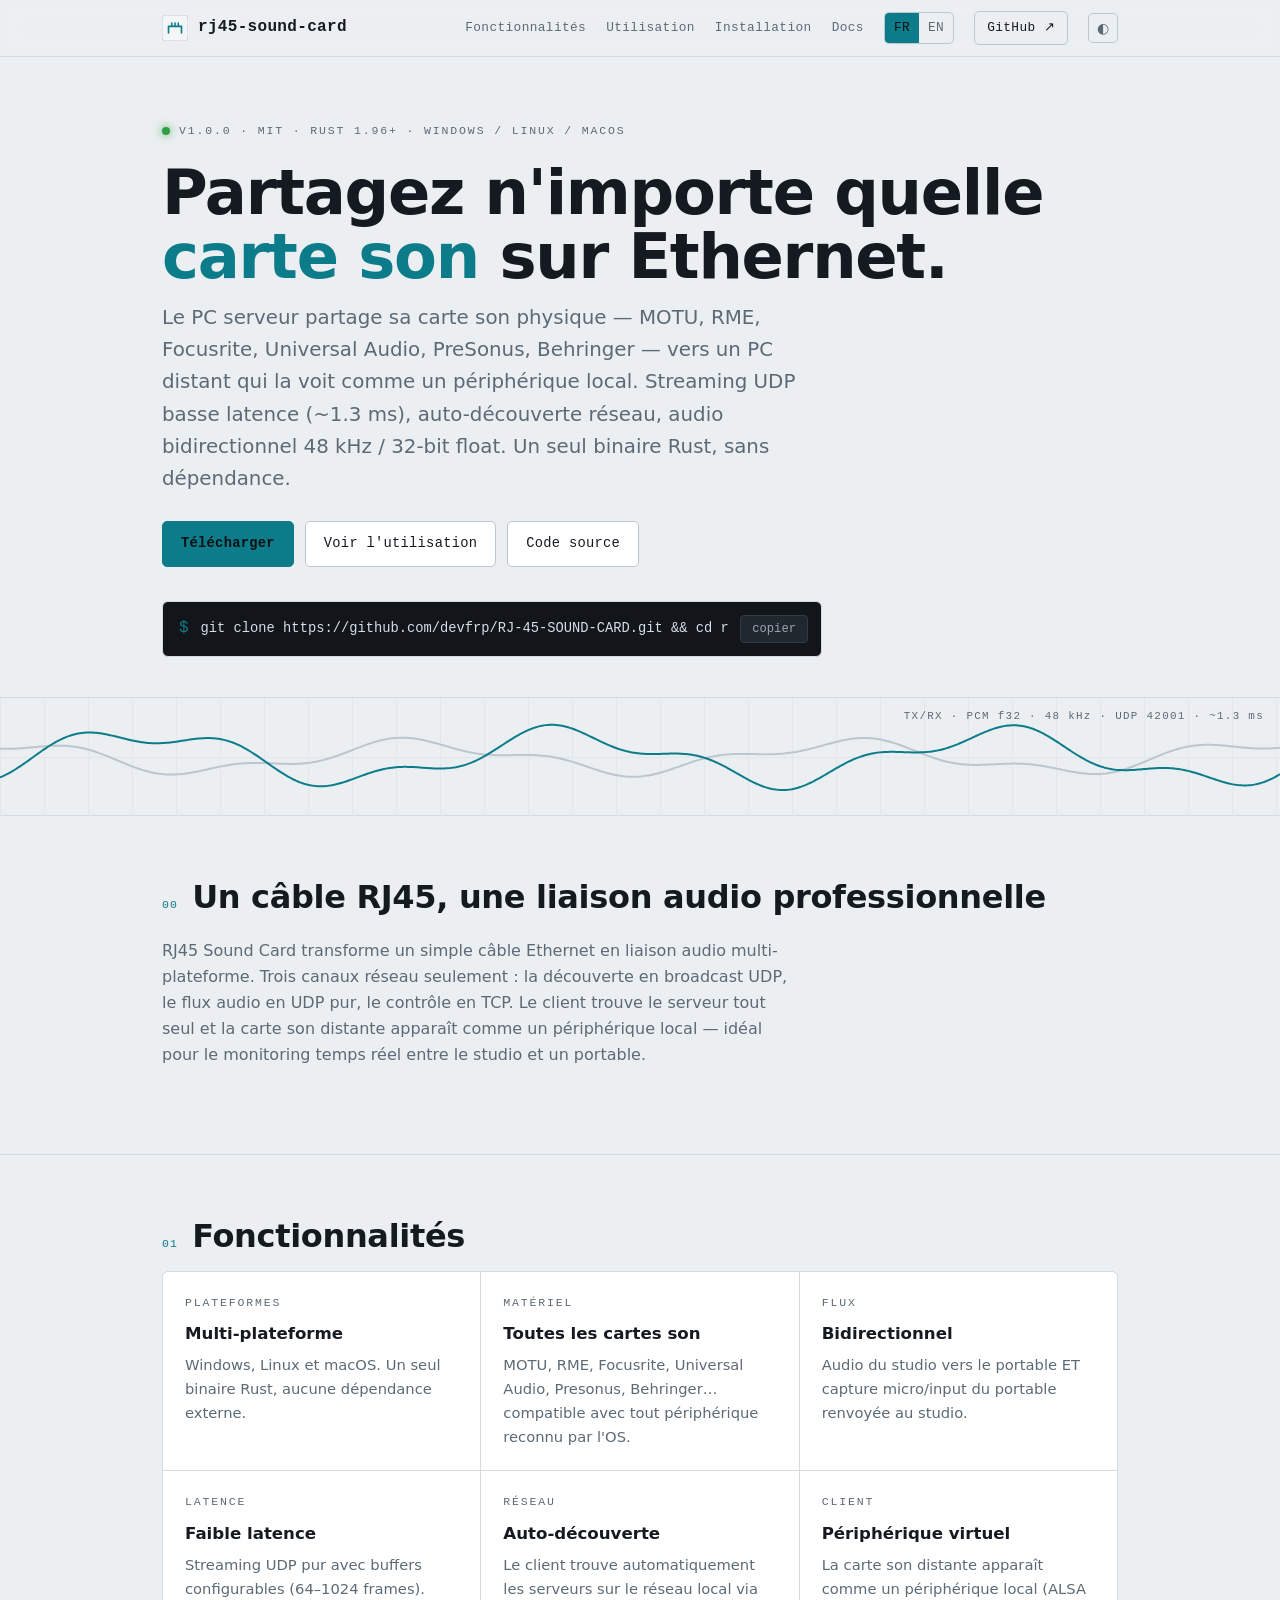
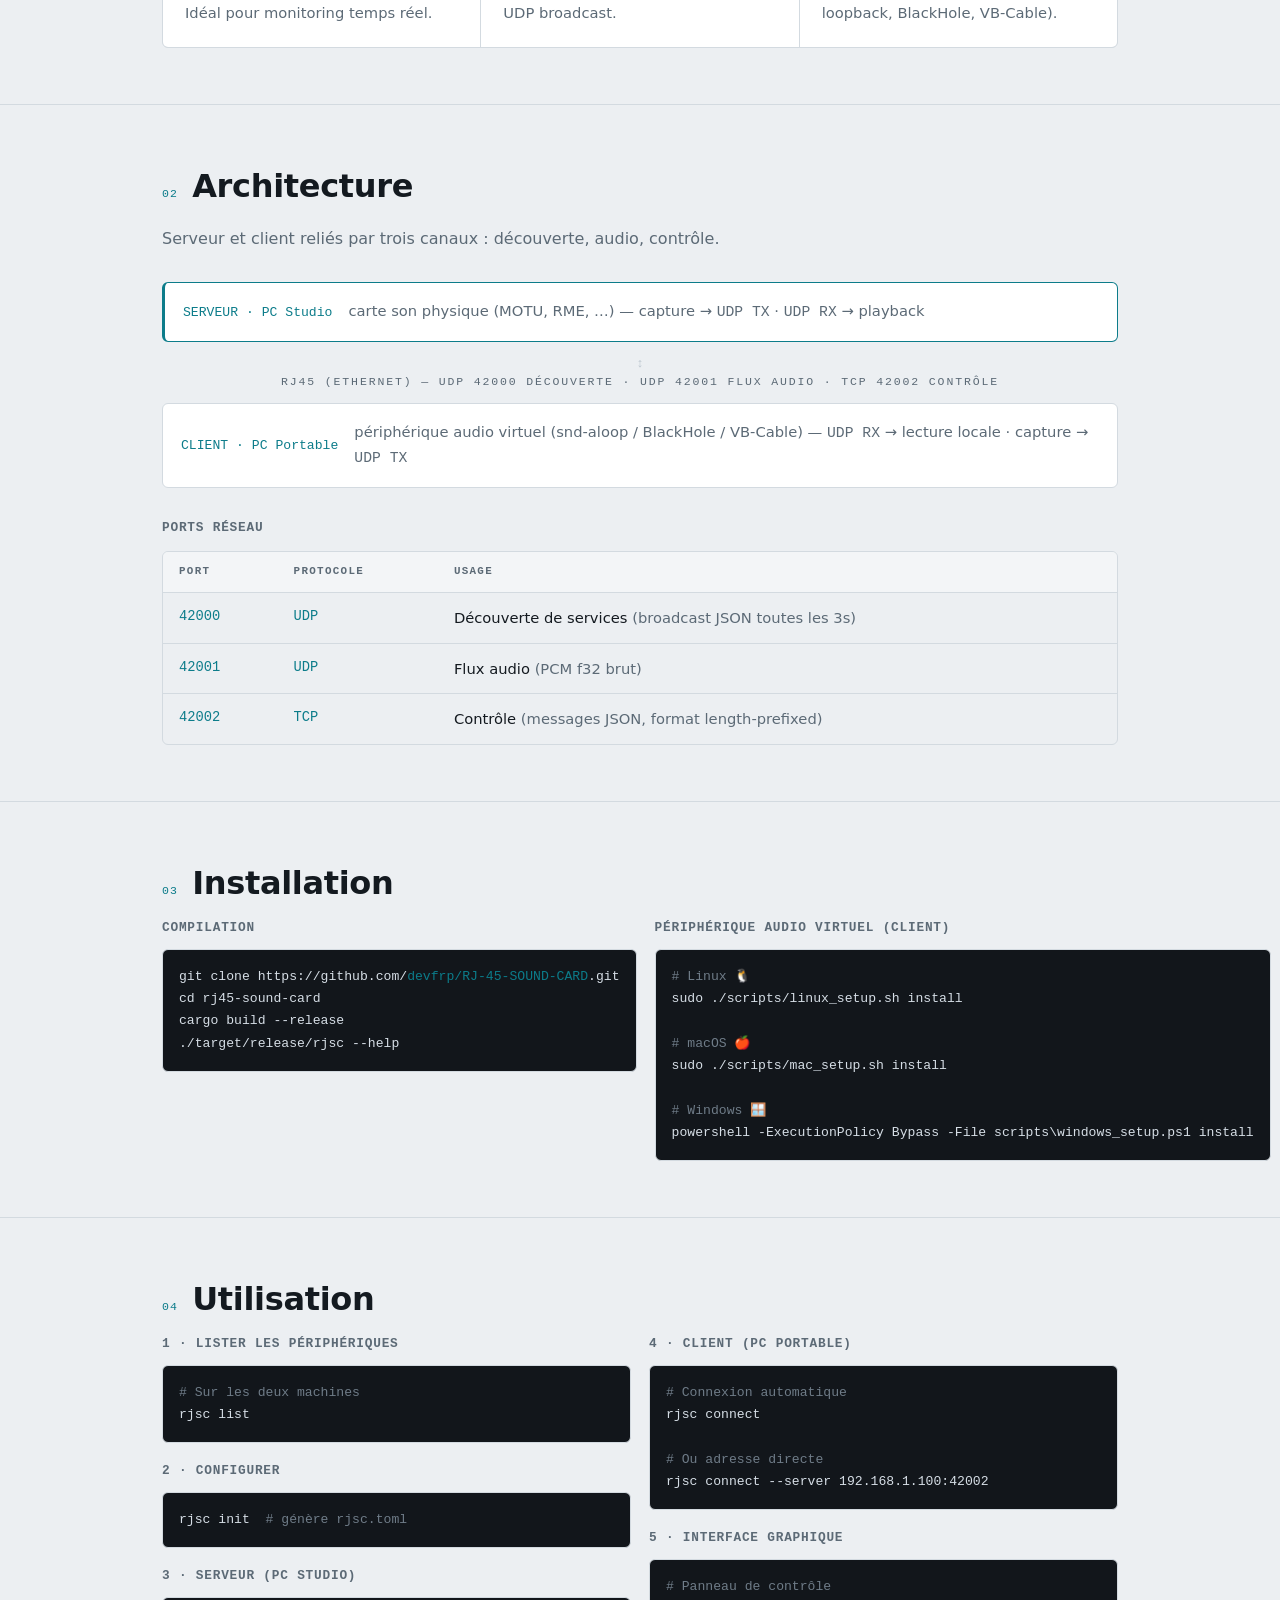
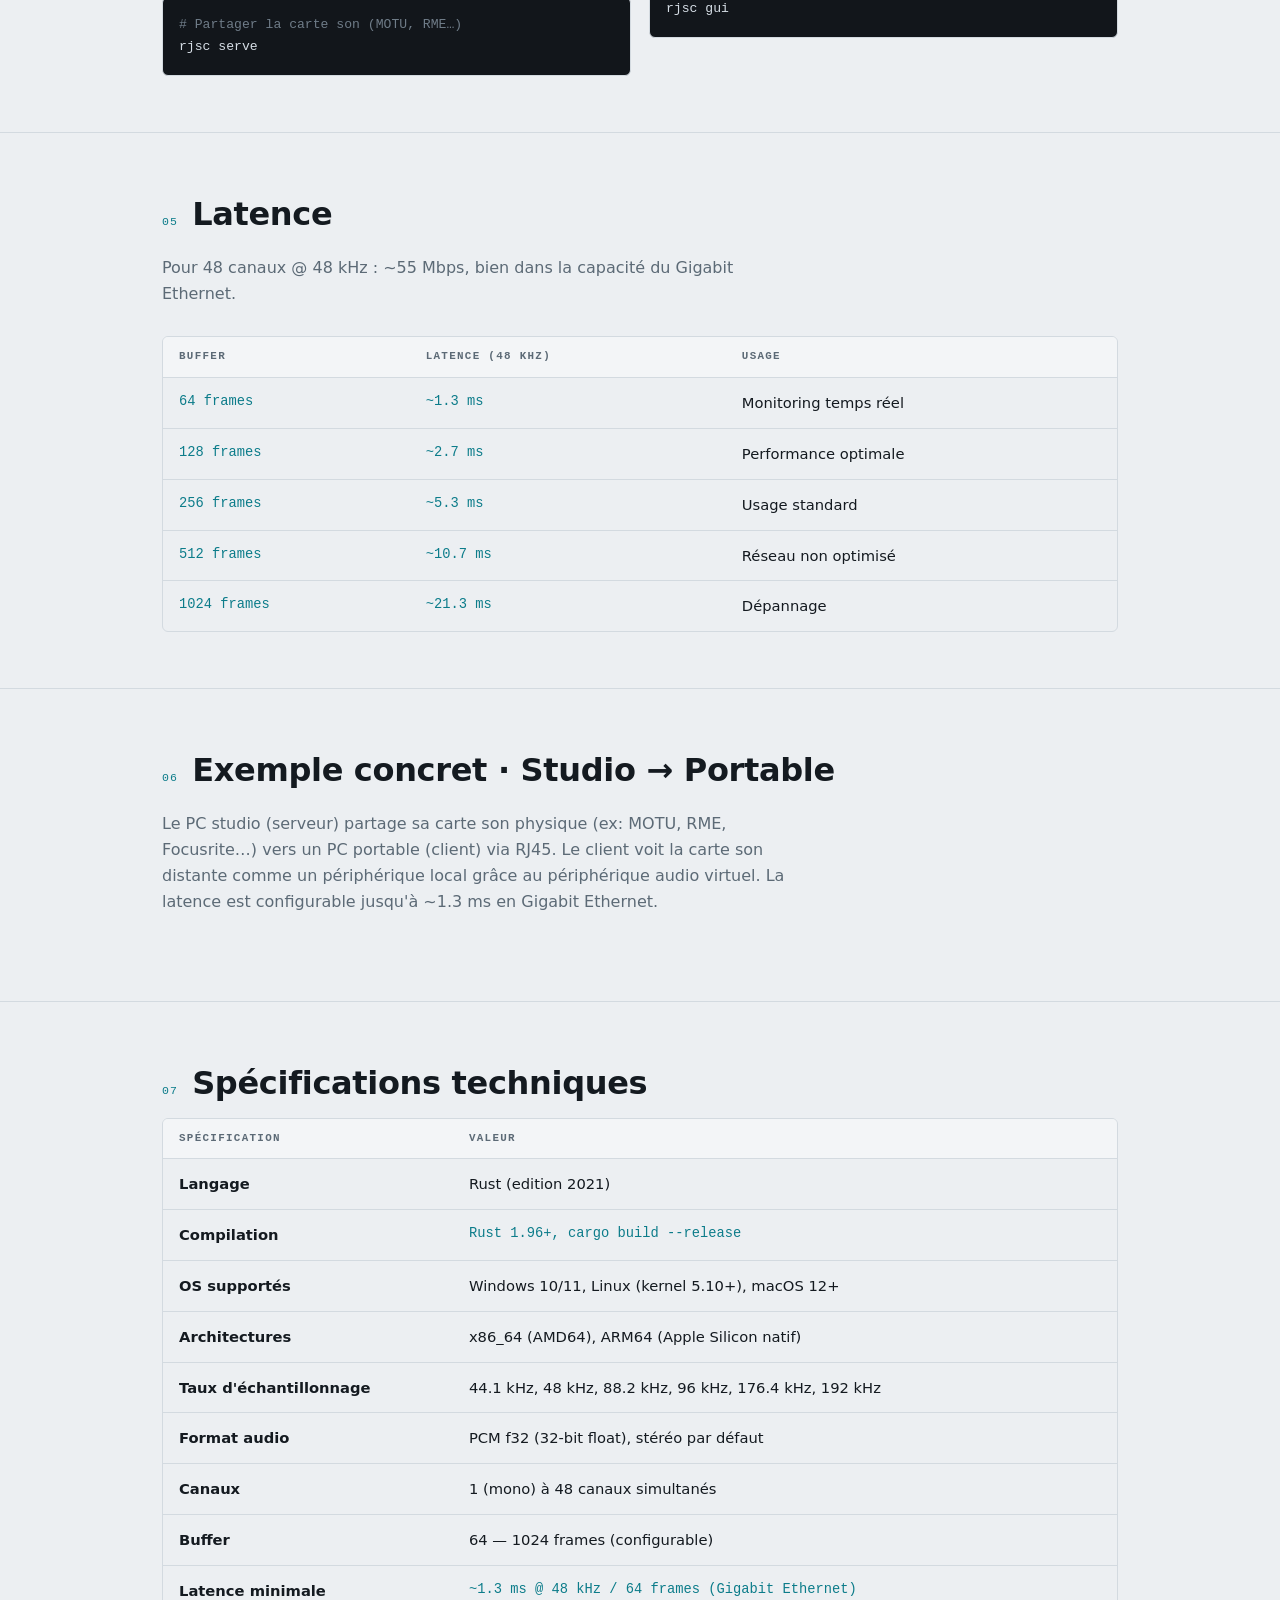
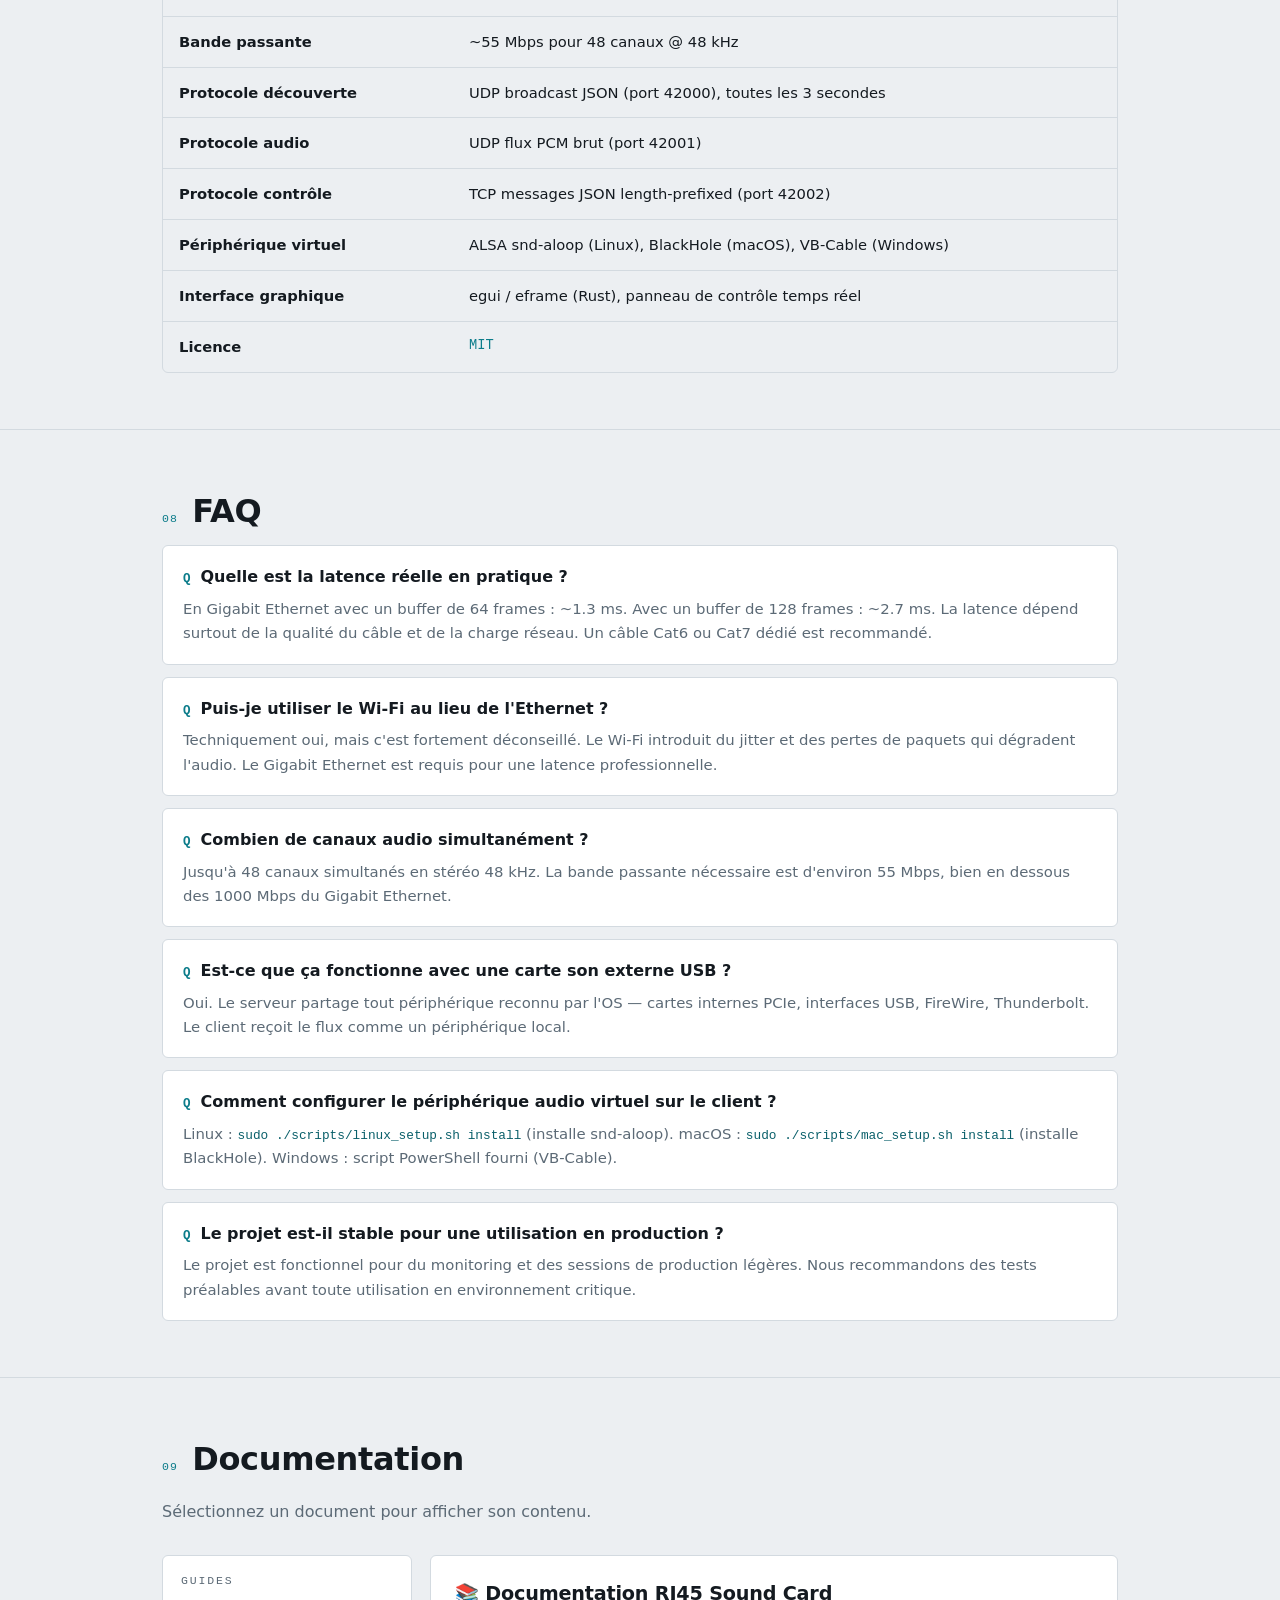
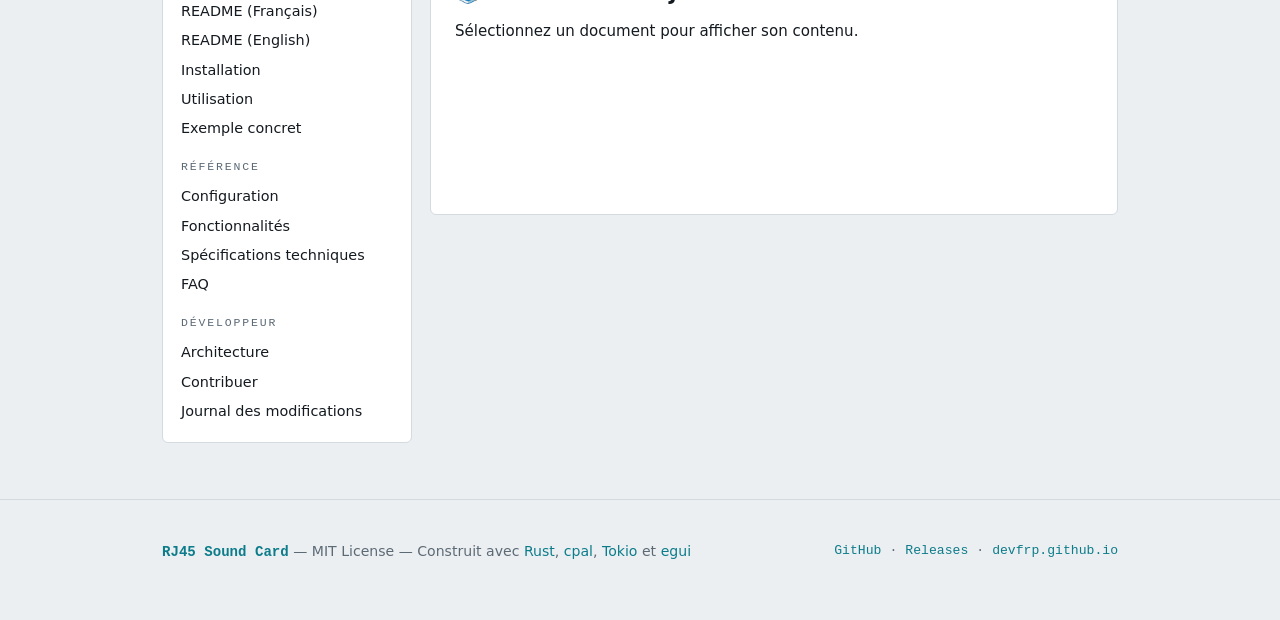
==== commit a5a154cc: "site: datasheet restyle (FR + EN), Pages deployment, fix repo URLs" ====
--- a/docs/index.html
+++ b/docs/index.html
@@ -1,868 +1,597 @@
-<!DOCTYPE html>
+<!doctype html>
 <html lang="fr">
 <head>
-    <meta charset="UTF-8">
-    <meta name="viewport" content="width=device-width, initial-scale=1.0">
-    <meta http-equiv="Cache-Control" content="no-cache, no-store, must-revalidate">
-    <meta http-equiv="Pragma" content="no-cache">
-    <meta http-equiv="Expires" content="0">
-    <title>RJ45 Sound Card</title>
-    <meta name="description" content="RJ45 Sound Card — Pont audio réseau. Partagez n'importe quelle carte son sur Ethernet (RJ45) entre Windows, Linux et macOS. Streaming UDP basse latence.">
-    <meta name="keywords" content="audio, ethernet, sound card, network, low latency, rust, RJ45, UDP, streaming">
-    <meta name="author" content="devfrp">
-    <meta property="og:title" content="RJ45 Sound Card — Partagez votre carte son sur Ethernet">
-    <meta property="og:description" content="Pont audio réseau basse latence. Transformez un câble RJ45 en liaison audio professionnelle multi-plateforme.">
-    <meta property="og:url" content="https://devfrp.github.io/rj45-sound-card/">
-    <meta property="og:type" content="website">
-    <meta name="twitter:card" content="summary">
-    <link rel="canonical" href="https://devfrp.github.io/rj45-sound-card/">
-    <style>
-        :root {
-            --bg: #0d1117;
-            --surface: #161b22;
-            --border: #30363d;
-            --text: #e6edf3;
-            --text-secondary: #8b949e;
-            --accent: #58a6ff;
-            --accent-green: #3fb950;
-            --accent-orange: #d29922;
-            --toggle-bg: #161b22;
-        }
-        body.light {
-            --bg: #f6f8fa;
-            --surface: #ffffff;
-            --border: #d0d7de;
-            --text: #1a1a2e;
-            --text-secondary: #57606a;
-            --accent: #0969da;
-            --accent-green: #1a7f37;
-            --accent-orange: #9a6700;
-            --toggle-bg: #ffffff;
-        }
-
-        * { margin: 0; padding: 0; box-sizing: border-box; }
-
-        body {
-            font-family: -apple-system, BlinkMacSystemFont, 'Segoe UI', Noto Sans, Helvetica, Arial, sans-serif;
-            background: var(--bg);
-            color: var(--text);
-            line-height: 1.6;
-        }
-
-        .container { max-width: 960px; margin: 0 auto; padding: 0 24px; }
-
-        nav {
-            border-bottom: 1px solid var(--border);
-            padding: 16px 0;
-            background: var(--surface);
-        }
-        nav .container {
-            display: flex; align-items: center; justify-content: space-between; flex-wrap: wrap; gap: 4px;
-        }
-        nav .logo {
-            font-weight: 700; font-size: 1.2em; color: var(--text);
-            text-decoration: none;
-        }
-        nav .logo span { color: var(--accent); }
-        nav a:not(.logo) {
-            color: var(--text-secondary); text-decoration: none;
-            margin-left: 24px; font-size: 0.9em;
-        }
-        nav a:hover { color: var(--accent); }
-        nav a.portfolio-btn {
-            color: #a855f7;
-            background: rgba(168,85,247,0.1);
-            padding: 4px 12px;
-            border-radius: 20px;
-            font-weight: 500;
-            text-decoration: none;
-        }
-        nav a.portfolio-btn:hover {
-            background: rgba(168,85,247,0.2);
-            color: #a855f7;
-        }
-
-        header {
-            padding: 80px 0 60px;
-            text-align: center;
-            border-bottom: 1px solid var(--border);
-        }
-        header h1 {
-            font-size: 2.8em; font-weight: 700; margin-bottom: 16px;
-        }
-        header h1 span { color: var(--accent); }
-        header p {
-            font-size: 1.2em; color: var(--text-secondary);
-            max-width: 640px; margin: 0 auto 32px;
-        }
-        header .badges { margin-bottom: 32px; }
-        header .badges img { height: 24px; margin: 0 4px; }
-
-        .btn {
-            display: inline-block;
-            padding: 12px 28px;
-            border-radius: 6px;
-            text-decoration: none;
-            font-weight: 600;
-            font-size: 0.95em;
-            margin: 4px;
-        }
-        .btn-primary {
-            background: var(--accent); color: #fff;
-        }
-        .btn-primary:hover { background: #4c96e8; }
-        .btn-secondary {
-            background: var(--surface); color: var(--text);
-            border: 1px solid var(--border);
-        }
-        .btn-secondary:hover { border-color: var(--text-secondary); }
-
-        section { padding: 60px 0; border-bottom: 1px solid var(--border); }
-
-        section h2 {
-            font-size: 1.6em; margin-bottom: 24px;
-        }
-        section h2 span { color: var(--accent); }
-
-        .features {
-            display: grid;
-            grid-template-columns: repeat(auto-fit, minmax(260px, 1fr));
-            gap: 20px;
-            margin-top: 20px;
-        }
-        .feature {
-            background: var(--surface);
-            border: 1px solid var(--border);
-            border-radius: 8px;
-            padding: 24px;
-        }
-        .feature h3 {
-            font-size: 1.1em; margin-bottom: 8px;
-        }
-        .feature h3 .icon { margin-right: 8px; }
-        .feature p {
-            font-size: 0.9em; color: var(--text-secondary);
-        }
-
-        .arch {
-            background: var(--surface);
-            border: 1px solid var(--border);
-            border-radius: 8px;
-            padding: 32px;
-            font-family: 'Courier New', monospace;
-            font-size: 0.85em;
-            line-height: 1.7;
-            overflow-x: auto;
-            margin-top: 16px;
-        }
-        .arch .arrow { color: var(--accent); font-weight: bold; }
-        .arch .label { color: var(--accent-green); }
-        .arch .port { color: var(--accent-orange); }
-
-        code {
-            background: var(--surface);
-            border: 1px solid var(--border);
-            border-radius: 4px;
-            padding: 2px 6px;
-            font-size: 0.9em;
-        }
-        pre {
-            background: var(--surface);
-            border: 1px solid var(--border);
-            border-radius: 8px;
-            padding: 20px;
-            overflow-x: auto;
-            margin: 16px 0;
-        }
-        pre code {
-            background: none;
-            border: none;
-            padding: 0;
-        }
-
-        table {
-            width: 100%;
-            border-collapse: collapse;
-            margin: 16px 0;
-        }
-        th, td {
-            border: 1px solid var(--border);
-            padding: 10px 14px;
-            text-align: left;
-            font-size: 0.9em;
-        }
-        th { background: var(--surface); font-weight: 600; }
-        td { color: var(--text-secondary); }
-
-        .platforms {
-            display: flex; gap: 16px; flex-wrap: wrap; margin: 16px 0;
-        }
-        .platform {
-            background: var(--surface);
-            border: 1px solid var(--border);
-            border-radius: 8px;
-            padding: 16px 24px;
-            flex: 1;
-            min-width: 140px;
-            text-align: center;
-        }
-        .platform .os { font-size: 2em; margin-bottom: 4px; }
-        .platform .name { font-weight: 600; }
-
-        footer {
-            padding: 40px 0;
-            text-align: center;
-            color: var(--text-secondary);
-            font-size: 0.85em;
-        }
-        footer a { color: var(--accent); text-decoration: none; }
-
-
-        /* Documentation browser */
-        .docs-layout {
-            display: grid;
-            grid-template-columns: 280px 1fr;
-            gap: 2rem;
-            align-items: start;
-        }
-        .docs-sidebar {
-            background: var(--surface);
-            border: 1px solid var(--border);
-            border-radius: 8px;
-            padding: 1rem;
-            position: sticky;
-            top: 60px;
-            max-height: calc(100vh - 100px);
-            overflow-y: auto;
-        }
-        .docs-cat {
-            margin-bottom: 1.25rem;
-        }
-        .docs-cat-title {
-            font-size: 0.72rem;
-            font-weight: 700;
-            text-transform: uppercase;
-            letter-spacing: 0.08em;
-            color: var(--accent);
-            margin-bottom: 0.5rem;
-            padding-bottom: 0.3rem;
-            border-bottom: 1px solid var(--border);
-        }
-        .docs-cat a {
-            display: block;
-            font-size: 0.82rem;
-            color: var(--text-secondary);
-            padding: 0.3rem 0.5rem;
-            border-radius: 4px;
-            text-decoration: none;
-            transition: all .15s;
-            cursor: pointer;
-        }
-        .docs-cat a:hover, .docs-cat a.active {
-            color: var(--text);
-            background: rgba(88,166,255,0.1);
-            text-decoration: none;
-        }
-        .docs-content {
-            background: var(--surface);
-            border: 1px solid var(--border);
-            border-radius: 8px;
-            padding: 2rem;
-            min-height: 400px;
-            font-size: 0.9rem;
-            line-height: 1.7;
-            overflow-x: auto;
-        }
-        .docs-content h1 { font-size: 1.4rem; margin: 1.5rem 0 0.8rem; color: var(--text); }
-        .docs-content h1:first-child { margin-top: 0; }
-        .docs-content h2 { font-size: 1.15rem; margin: 1.3rem 0 0.6rem; color: var(--accent); }
-        .docs-content h3 { font-size: 1rem; margin: 1rem 0 0.4rem; }
-        .docs-content p { margin-bottom: 0.8rem; color: var(--text-secondary); }
-        .docs-content ul, .docs-content ol { margin: 0.5rem 0 0.8rem 1.5rem; color: var(--text-secondary); }
-        .docs-content li { margin-bottom: 0.3rem; }
-        .docs-content code {
-            background: #21262d;
-            border: 1px solid var(--border);
-            border-radius: 4px;
-            padding: 0.15rem 0.4rem;
-            font-family: monospace;
-            font-size: 0.85rem;
-        }
-        .docs-content pre {
-            background: #0d1117;
-            border: 1px solid var(--border);
-            border-radius: 8px;
-            padding: 1rem;
-            overflow-x: auto;
-            margin: 0.8rem 0;
-        }
-        .docs-content pre code {
-            background: none;
-            border: none;
-            padding: 0;
-            font-size: 0.82rem;
-        }
-        .docs-content table {
-            width: 100%;
-            border-collapse: collapse;
-            margin: 0.8rem 0;
-            font-size: 0.85rem;
-        }
-        .docs-content th, .docs-content td {
-            border: 1px solid var(--border);
-            padding: 0.5rem 0.8rem;
-            text-align: left;
-        }
-        .docs-content th {
-            background: var(--surface);
-            color: var(--text);
-            font-weight: 600;
-        }
-        .docs-content td { color: var(--text-secondary); }
-        .docs-content a { color: var(--accent); }
-        .docs-content blockquote {
-            border-left: 3px solid var(--accent);
-            padding: 0.3rem 1rem;
-            margin: 0.8rem 0;
-            color: var(--text-secondary);
-            background: rgba(88,166,255,0.05);
-            border-radius: 0 4px 4px 0;
-        }
-        .docs-welcome {
-            text-align: center;
-            padding: 3rem 1rem;
-            color: var(--text-secondary);
-        }
-        .docs-welcome h3 { font-size: 1.2rem; color: var(--text); margin-bottom: 0.5rem; }
-        .docs-loading {
-            text-align: center;
-            padding: 3rem;
-            color: var(--text-secondary);
-        }
-
-        @media (max-width: 768px) {
-            .docs-layout { grid-template-columns: 1fr; }
-            .docs-sidebar { position: static; max-height: none; }
-        }
-
-        .theme-toggle {
-            position: fixed;
-            bottom: 24px;
-            right: 24px;
-            width: 44px;
-            height: 44px;
-            border-radius: 50%;
-            background: var(--toggle-bg);
-            border: 1px solid var(--border);
-            color: var(--text);
-            font-size: 1.2rem;
-            cursor: pointer;
-            z-index: 200;
-            display: flex;
-            align-items: center;
-            justify-content: center;
-            transition: all 0.2s;
-            box-shadow: 0 2px 8px rgba(0,0,0,0.2);
-        }
-        .theme-toggle:hover {
-            transform: scale(1.1);
-            border-color: var(--accent);
-        }
-
-        @media (max-width: 640px) {
-            header h1 { font-size: 2em; }
-            nav a:not(.logo) { margin-left: 12px; font-size: 0.8em; }
-        }
-    </style>
+<meta charset="utf-8">
+<meta name="viewport" content="width=device-width, initial-scale=1">
+<title>RJ45 Sound Card</title>
+<meta name="description" content="RJ45 Sound Card — Pont audio réseau. Partagez n'importe quelle carte son sur Ethernet (RJ45) entre Windows, Linux et macOS. Streaming UDP basse latence.">
+<meta name="keywords" content="audio, ethernet, sound card, network, low latency, rust, RJ45, UDP, streaming">
+<meta name="author" content="devfrp">
+<meta property="og:title" content="RJ45 Sound Card — Partagez votre carte son sur Ethernet">
+<meta property="og:description" content="Pont audio réseau basse latence. Transformez un câble RJ45 en liaison audio professionnelle multi-plateforme.">
+<link rel="icon" href="data:image/svg+xml,<svg xmlns='http://www.w3.org/2000/svg' viewBox='0 0 32 32'><rect width='32' height='32' rx='5' fill='%230d1013'/><path d='M8 22 v-8 h16 v8 M12 14 v-4 M16 14 v-4 M20 14 v-4' fill='none' stroke='%233ec1cf' stroke-width='2' stroke-linejoin='round' stroke-linecap='round'/></svg>">
+<style>
+  :root{
+    /* light: cool datasheet */
+    --bg:#eceff2; --panel:#ffffff; --panel2:#f3f5f7; --term:#12161b;
+    --line:#d3dae0; --line2:#bcc6cf; --ink:#141a20; --dim:#5c6a76;
+    --amber:#0c7c8a; --amber-ink:#095f6a; --lock:#2f9e44;
+    --grid:#e2e7ec;
+    --mono:"SFMono-Regular",ui-monospace,"JetBrains Mono",Menlo,Consolas,monospace;
+    --sans:system-ui,-apple-system,"Segoe UI",Roboto,Helvetica,Arial,sans-serif;
+  }
+  @media (prefers-color-scheme:dark){
+    :root{
+      --bg:#0d1013; --panel:#14181d; --panel2:#191f26; --term:#0a0d10;
+      --line:#262e37; --line2:#3a4753; --ink:#ccd4da; --dim:#7c8791;
+      --amber:#3ec1cf; --amber-ink:#63d2de; --lock:#57c96a; --grid:#1a2027;
+    }
+  }
+  :root[data-theme="light"]{
+    --bg:#eceff2; --panel:#ffffff; --panel2:#f3f5f7; --term:#12161b;
+    --line:#d3dae0; --line2:#bcc6cf; --ink:#141a20; --dim:#5c6a76;
+    --amber:#0c7c8a; --amber-ink:#095f6a; --lock:#2f9e44; --grid:#e2e7ec;
+  }
+  :root[data-theme="dark"]{
+    --bg:#0d1013; --panel:#14181d; --panel2:#191f26; --term:#0a0d10;
+    --line:#262e37; --line2:#3a4753; --ink:#ccd4da; --dim:#7c8791;
+    --amber:#3ec1cf; --amber-ink:#63d2de; --lock:#57c96a; --grid:#1a2027;
+  }
+
+  *{box-sizing:border-box}
+  html{scroll-behavior:smooth}
+  @media (prefers-reduced-motion:reduce){html{scroll-behavior:auto}}
+  body{margin:0;background:var(--bg);color:var(--ink);font-family:var(--sans);
+    line-height:1.62;-webkit-font-smoothing:antialiased;font-size:16px}
+  a{color:var(--amber);text-decoration:none}
+  a:hover{text-decoration:underline}
+  :focus-visible{outline:2px solid var(--amber);outline-offset:2px}
+  .wrap{max-width:1000px;margin:0 auto;padding:0 22px}
+  .mono{font-family:var(--mono)}
+  .lab{font-family:var(--mono);font-size:.72rem;letter-spacing:.16em;text-transform:uppercase;color:var(--dim)}
+
+  /* top bar */
+  .bar{position:sticky;top:0;z-index:30;background:color-mix(in srgb,var(--bg) 88%,transparent);
+    backdrop-filter:blur(8px);border-bottom:1px solid var(--line)}
+  .bar .wrap{display:flex;align-items:center;gap:18px;height:56px}
+  .logo{display:flex;align-items:center;gap:10px;font-family:var(--mono);font-weight:600;
+    letter-spacing:.02em;color:var(--ink)}
+  .logo svg{display:block}
+  .bar nav{margin-left:auto;display:flex;gap:20px;align-items:center}
+  .bar nav a{font-family:var(--mono);font-size:.8rem;color:var(--dim);letter-spacing:.03em}
+  .bar nav a:hover{color:var(--ink);text-decoration:none}
+  .bar .gh{border:1px solid var(--line2);padding:6px 12px;border-radius:5px;color:var(--ink)}
+  .bar .gh:hover{border-color:var(--amber)}
+  #themetog{background:none;border:1px solid var(--line2);color:var(--dim);border-radius:5px;
+    width:30px;height:30px;cursor:pointer;font-size:.9rem}
+  #themetog:hover{color:var(--ink);border-color:var(--amber)}
+  .langsel{display:inline-flex;border:1px solid var(--line2);border-radius:5px;overflow:hidden;
+    font-family:var(--mono);font-size:.74rem}
+  .langsel a{padding:5px 9px;color:var(--dim);letter-spacing:.04em}
+  .langsel a:hover{color:var(--ink);text-decoration:none}
+  .langsel a.active{background:var(--amber);color:#0d1013}
+  @media(max-width:680px){.bar nav a.opt{display:none}}
+
+  /* hero */
+  .hero{border-bottom:1px solid var(--line);position:relative}
+  .hero .wrap{padding:60px 22px 0}
+  .tag{display:inline-flex;align-items:center;gap:9px}
+  .tag .led{width:8px;height:8px;border-radius:50%;background:var(--lock);
+    box-shadow:0 0 8px 1px color-mix(in srgb,var(--lock) 60%,transparent)}
+  h1{font-size:clamp(2.2rem,6.4vw,3.9rem);line-height:1.02;letter-spacing:-.02em;
+    margin:18px 0 0;text-wrap:balance;font-weight:800}
+  h1 .u{color:var(--amber)}
+  .sub{font-size:clamp(1.02rem,2.3vw,1.24rem);color:var(--dim);max-width:640px;margin:14px 0 0}
+  .cta{display:flex;flex-wrap:wrap;gap:11px;margin:26px 0 34px}
+  .btn{font-family:var(--mono);font-size:.86rem;border-radius:5px;padding:11px 18px;
+    border:1px solid var(--line2);color:var(--ink);cursor:pointer;background:var(--panel);
+    transition:border-color .12s,transform .12s;letter-spacing:.02em}
+  .btn:hover{text-decoration:none;transform:translateY(-1px);border-color:var(--amber)}
+  .btn.p{background:var(--amber);color:#0d1013;border-color:var(--amber);font-weight:600}
+
+  /* terminal command */
+  .term{background:var(--term);border:1px solid var(--line);border-radius:6px;
+    display:flex;align-items:center;gap:12px;padding:13px 13px 13px 16px;max-width:660px}
+  .term .p{color:var(--amber);font-family:var(--mono);user-select:none}
+  .term code{font-family:var(--mono);color:#d6dee6;font-size:.86rem;flex:1;overflow-x:auto;white-space:nowrap}
+  .term button{font-family:var(--mono);background:#20272f;border:1px solid #313b45;color:#9aa6b1;
+    border-radius:4px;padding:6px 11px;cursor:pointer;font-size:.76rem;white-space:nowrap}
+  .term button:hover{color:#fff;border-color:var(--amber)}
+
+  /* scope */
+  .scope{margin-top:40px;border-top:1px solid var(--line);position:relative;height:118px}
+  .scope canvas{display:block;width:100%;height:118px}
+  .scope .rd{position:absolute;top:10px;right:16px;font-family:var(--mono);font-size:.68rem;
+    letter-spacing:.12em;color:var(--dim)}
+
+  /* section scaffold */
+  .sec{border-bottom:1px solid var(--line);padding:56px 0}
+  .head{display:flex;align-items:baseline;gap:14px;margin-bottom:8px}
+  .head .idx{font-family:var(--mono);font-size:.72rem;color:var(--amber);letter-spacing:.1em}
+  h2{font-size:clamp(1.45rem,3.6vw,2rem);margin:0;letter-spacing:-.01em;font-weight:750;text-wrap:balance}
+  .lede{color:var(--dim);max-width:640px;margin:14px 0 30px}
+  h3.sub-h{font-family:var(--mono);font-size:.8rem;letter-spacing:.06em;color:var(--dim);
+    text-transform:uppercase;margin:30px 0 12px}
+
+  /* modules */
+  .mods{display:grid;gap:1px;background:var(--line);border:1px solid var(--line);border-radius:6px;
+    grid-template-columns:repeat(auto-fit,minmax(250px,1fr));overflow:hidden}
+  .mod{background:var(--panel);padding:22px}
+  .mod:hover{background:var(--panel2)}
+  .mod .lab{margin-bottom:9px}
+  .mod h3{margin:0 0 5px;font-size:1.04rem}
+  .mod p{margin:0;color:var(--dim);font-size:.92rem}
+  .mod h3 code,.mod p code{font-family:var(--mono);font-size:.86em;color:var(--amber-ink)}
+
+  /* register readout table */
+  .rdout{border:1px solid var(--line);border-radius:6px;overflow:hidden;overflow-x:auto}
+  .rdout table{width:100%;border-collapse:collapse;min-width:520px}
+  .rdout th{font-family:var(--mono);font-size:.68rem;letter-spacing:.12em;text-transform:uppercase;
+    color:var(--dim);text-align:left;padding:11px 16px;background:var(--panel2);border-bottom:1px solid var(--line)}
+  .rdout td{padding:13px 16px;border-bottom:1px solid var(--line);vertical-align:top;font-size:.92rem}
+  .rdout tr:last-child td{border-bottom:none}
+  .rdout tr:hover td{background:var(--panel2)}
+  .rdout .v{font-family:var(--mono);color:var(--amber);white-space:nowrap;font-size:.86rem}
+  .rdout td b{font-weight:650} .rdout td span{color:var(--dim)}
+
+  /* signal flow */
+  .flow{display:grid;gap:12px}
+  .node{border:1px solid var(--line);border-radius:6px;background:var(--panel);padding:16px 18px;
+    display:grid;grid-template-columns:auto 1fr;gap:16px;align-items:center}
+  .node .n{font-family:var(--mono);font-size:.82rem;color:var(--amber);white-space:nowrap}
+  .node .d{color:var(--dim);font-size:.92rem}
+  .node.hw{border-color:var(--amber);border-left-width:3px}
+  .flow .arrow{font-family:var(--mono);color:var(--line2);text-align:center;font-size:.8rem;line-height:1.5}
+  .flow .arrow .lab{display:block}
+  @media(max-width:560px){.node{grid-template-columns:1fr}.node .n{white-space:normal}}
+
+  /* cols */
+  .cols{display:grid;gap:18px;grid-template-columns:1fr 1fr}
+  @media(max-width:680px){.cols{grid-template-columns:1fr}}
+  pre.blk{background:var(--term);border:1px solid var(--line);border-radius:6px;padding:16px;
+    overflow-x:auto;font-family:var(--mono);font-size:.82rem;color:#d6dee6;line-height:1.7;margin:0}
+  pre.blk .c{color:#6f7c88} pre.blk .f{color:var(--amber)}
+  .cols h3{font-family:var(--mono);font-size:.8rem;letter-spacing:.06em;color:var(--dim);
+    text-transform:uppercase;margin:0 0 10px}
+  .cols .gap{margin-top:18px}
+
+  /* faq */
+  .faq{display:grid;gap:12px}
+  .qa{border:1px solid var(--line);border-radius:6px;background:var(--panel);padding:18px 20px}
+  .qa h3{margin:0 0 7px;font-size:1rem;font-weight:650}
+  .qa h3::before{content:"Q ";font-family:var(--mono);font-size:.78rem;color:var(--amber);letter-spacing:.1em}
+  .qa p{margin:0;color:var(--dim);font-size:.93rem}
+  .qa code{font-family:var(--mono);font-size:.86em;color:var(--amber-ink)}
+
+  /* docs browser */
+  .docs{display:grid;grid-template-columns:250px 1fr;gap:18px;align-items:start}
+  @media(max-width:680px){.docs{grid-template-columns:1fr}}
+  .docs-side{border:1px solid var(--line);border-radius:6px;background:var(--panel);padding:16px 18px}
+  .docs-side .lab{margin:14px 0 6px}
+  .docs-side .lab:first-child{margin-top:0}
+  .docs-side a{display:block;font-size:.9rem;padding:3px 0;color:var(--ink)}
+  .docs-side a:hover{color:var(--amber);text-decoration:none}
+  .docs-main{border:1px solid var(--line);border-radius:6px;background:var(--panel);padding:22px 24px;min-height:260px}
+  .md h1,.md h2,.md h3{letter-spacing:-.01em;margin:1.2em 0 .5em}
+  .md h1:first-child,.md h2:first-child{margin-top:0}
+  .md h1{font-size:1.5rem}.md h2{font-size:1.2rem}.md h3{font-size:1.02rem}
+  .md p{margin:.6em 0;color:var(--ink);font-size:.94rem}
+  .md li{font-size:.94rem}
+  .md code{font-family:var(--mono);font-size:.86em;color:var(--amber-ink);background:var(--panel2);
+    border:1px solid var(--line);border-radius:4px;padding:1px 5px}
+  .md pre{background:var(--term);border:1px solid var(--line);border-radius:6px;padding:14px;
+    overflow-x:auto;margin:.8em 0}
+  .md pre code{background:none;border:none;padding:0;color:#d6dee6;font-size:.82rem;line-height:1.6}
+  .md blockquote{border-left:3px solid var(--amber);margin:.8em 0;padding:2px 14px;color:var(--dim)}
+  .md hr{border:none;border-top:1px solid var(--line);margin:1.2em 0}
+  .md img{max-width:100%}
+  .md .tbl{overflow-x:auto;border:1px solid var(--line);border-radius:6px;margin:.8em 0}
+  .md table{width:100%;border-collapse:collapse}
+  .md th{font-family:var(--mono);font-size:.68rem;letter-spacing:.1em;text-transform:uppercase;
+    color:var(--dim);text-align:left;padding:9px 12px;background:var(--panel2);border-bottom:1px solid var(--line)}
+  .md td{padding:9px 12px;border-bottom:1px solid var(--line);font-size:.9rem}
+  .md tr:last-child td{border-bottom:none}
+
+  footer{padding:40px 0 64px;color:var(--dim);font-size:.88rem}
+  footer .wrap{display:flex;flex-wrap:wrap;gap:20px;justify-content:space-between;align-items:flex-start}
+  footer .disc{max-width:540px}
+  footer .links{font-family:var(--mono);font-size:.82rem;display:flex;gap:8px;flex-wrap:wrap}
+  .kbd{font-family:var(--mono);background:var(--panel2);border:1px solid var(--line2);
+    padding:1px 6px;border-radius:4px;font-size:.85em;color:var(--ink)}
+</style>
 </head>
-<body style="padding-top:36px">
-
-<div style="position:fixed;top:0;left:0;right:0;z-index:9999;background:#1a1a2e;padding:6px 20px;display:flex;justify-content:flex-end;gap:10px;font-family:Inter,sans-serif;font-size:13px;border-bottom:1px solid #2a2a4a;">
-  <a href="index.html" style="color:#e1e1e8;text-decoration:none;padding:4px 10px;border-radius:6px;background:#2a2a4a;">🇫🇷 Français</a>
-  <a href="index.en.html" style="color:#e1e1e8;text-decoration:none;padding:4px 10px;border-radius:6px;background:#2a2a4a;">🇬🇧 English</a>
-</div>
-
-<nav>
-    <div class="container">
-        <a href="#" class="logo">RJ45 <span>Sound Card</span></a>
-        <div>
-            <a href="#features">Features</a>
-            <a href="#usage">Usage</a>
-            <a href="#install">Install</a>
-            <a href="#specs">Spécifications</a>
-            <a href="#faq">FAQ</a>
-            <a href="#docs">Docs</a>
-            <a href="https://github.com/devfrp/rj45-sound-card">GitHub</a>
-            <a class="portfolio-btn" href="https://devfrp.github.io" target="_blank">Accéder à mon portefeuille</a>
-        </div>
+<body>
+
+<header class="bar"><div class="wrap">
+  <a class="logo" href="#top">
+    <svg width="26" height="26" viewBox="0 0 32 32" aria-hidden="true"><rect width="32" height="32" rx="5" fill="var(--panel2)" stroke="var(--line2)"/><path d="M8 22 v-8 h16 v8 M12 14 v-4 M16 14 v-4 M20 14 v-4" fill="none" stroke="var(--amber)" stroke-width="2" stroke-linejoin="round" stroke-linecap="round"/></svg>
+    rj45-sound-card
+  </a>
+  <nav>
+    <a class="opt" href="#features">Fonctionnalités</a>
+    <a class="opt" href="#usage">Utilisation</a>
+    <a href="#install">Installation</a>
+    <a href="#docs">Docs</a>
+    <span class="langsel" role="group" aria-label="Langue">
+      <a href="index.html" class="active" aria-current="page">FR</a>
+      <a href="index.en.html">EN</a>
+    </span>
+    <a class="gh" href="https://github.com/devfrp/RJ-45-SOUND-CARD">GitHub&nbsp;↗</a>
+    <button id="themetog" title="Basculer le thème" aria-label="Basculer le thème clair/sombre">◐</button>
+  </nav>
+</div></header>
+
+<main id="top">
+<section class="hero">
+  <div class="wrap">
+    <span class="tag"><span class="led"></span><span class="lab">v1.0.0 · MIT · Rust 1.96+ · Windows / Linux / macOS</span></span>
+    <h1>Partagez n'importe quelle<br><span class="u">carte son</span> sur Ethernet.</h1>
+    <p class="sub">Le PC serveur partage sa carte son physique — MOTU, RME, Focusrite, Universal Audio,
+    PreSonus, Behringer — vers un PC distant qui la voit comme un périphérique local. Streaming UDP
+    basse latence (~1.3 ms), auto-découverte réseau, audio bidirectionnel 48 kHz / 32-bit float.
+    Un seul binaire Rust, sans dépendance.</p>
+    <div class="cta">
+      <a class="btn p" href="https://github.com/devfrp/RJ-45-SOUND-CARD/releases/latest">Télécharger</a>
+      <a class="btn" href="#usage">Voir l'utilisation</a>
+      <a class="btn" href="https://github.com/devfrp/RJ-45-SOUND-CARD">Code source</a>
     </div>
-</nav>
-
-<header>
-    <div class="container">
-        <div class="badges">
-            <img src="https://img.shields.io/badge/rust-1.96+-orange?logo=rust" alt="Rust">
-            <img src="https://img.shields.io/badge/platform-windows%20%7C%20linux%20%7C%20macos-blue" alt="Platform">
-            <img src="https://img.shields.io/github/license/devfrp/rj45-sound-card" alt="License">
-            <img src="https://img.shields.io/badge/version-1.0.0-blue" alt="Version">
-        </div>
-        <h1>Partagez n'importe quelle <span>carte son</span> sur Ethernet</h1>
-        <p>
-            RJ45 Sound Card transforme un simple câble Ethernet en liaison audio professionnelle multi-plateforme.
-            Le PC serveur partage sa carte son physique — MOTU, RME, Focusrite, Universal Audio, PreSonus, Behringer —
-            vers un PC distant qui la voit comme un périphérique local. Streaming UDP basse latence (~1.3 ms), auto-découverte réseau,
-            audio bidirectionnel 48 kHz / 32-bit float. Fonctionne sur Windows, Linux et macOS avec un seul binaire Rust sans dépendance.
-        </p>
-        <a href="https://github.com/devfrp/rj45-sound-card/releases/latest" class="btn btn-primary">Télécharger</a>
-        <a href="https://github.com/devfrp/rj45-sound-card" class="btn btn-secondary">Code source</a>
+    <div class="term">
+      <span class="p">$</span>
+      <code id="cmd">git clone https://github.com/devfrp/RJ-45-SOUND-CARD.git &amp;&amp; cd rj45-sound-card &amp;&amp; cargo build --release</code>
+      <button id="cpb" onclick="cp()">copier</button>
     </div>
-</header>
-
-<section id="features">
-    <div class="container">
-        <h2><span>/</span> Fonctionnalités</h2>
-        <div class="features">
-            <div class="feature">
-                <h3><span class="icon">🔌</span>Multi-plateforme</h3>
-                <p>Windows, Linux et macOS. Un seul binaire Rust, aucune dépendance externe.</p>
-            </div>
-            <div class="feature">
-                <h3><span class="icon">🎛️</span>Toutes les cartes son</h3>
-                <p>MOTU, RME, Focusrite, Universal Audio, Presonus, Behringer… compatible avec tout périphérique reconnu par l'OS.</p>
-            </div>
-            <div class="feature">
-                <h3><span class="icon">🔁</span>Bidirectionnel</h3>
-                <p>Audio du studio vers le portable ET capture micro/input du portable renvoyée au studio.</p>
-            </div>
-            <div class="feature">
-                <h3><span class="icon">⚡</span>Faible latence</h3>
-                <p>Streaming UDP pur avec buffers configurables (64–1024 frames). Idéal pour monitoring temps réel.</p>
-            </div>
-            <div class="feature">
-                <h3><span class="icon">📡</span>Auto-découverte</h3>
-                <p>Le client trouve automatiquement les serveurs sur le réseau local via UDP broadcast.</p>
-            </div>
-            <div class="feature">
-                <h3><span class="icon">🎧</span>Périphérique virtuel</h3>
-                <p>La carte son distante apparaît comme un périphérique local (ALSA loopback, BlackHole, VB-Cable).</p>
-            </div>
-        </div>
-    </div>
+  </div>
+  <div class="scope" aria-hidden="true">
+    <span class="rd">TX/RX · PCM f32 · 48 kHz · UDP 42001 · ~1.3 ms</span>
+    <canvas id="scope"></canvas>
+  </div>
 </section>
 
-<section>
-    <div class="container">
-        <h2><span>/</span> Architecture</h2>
-        <div class="arch">
-┌─────────────────────────────┐       RJ45 (Ethernet)        ┌──────────────────────────────┐
-│                             │                               │                              │
-│  <span class="label">SERVEUR</span>  (PC Studio)       │◄─────────────────────────────►│  <span class="label">CLIENT</span>  (PC Portable)     │
-│                             │                               │                              │
-│  ┌─────────────────────┐    │  <span class="port">UDP 42001</span>  flux audio     │  ┌──────────────────────┐      │
-│  │  Carte son physique │    │  <span class="port">TCP 42002</span>  contrôle        │  │  Virtual Audio Device │      │
-│  │  (MOTU, RME, …)     │    │  <span class="port">UDP 42000</span>  découverte       │  │  (snd-aloop /         │      │
-│  └────────┬────────────┘    │                               │  │   BlackHole /          │      │
-│           │                 │                               │  │   VB-Cable)            │      │
-│  Capture ←┘                 │                               │  └────────▲───────────────┘      │
-│       ↓                     │                               │           │                      │
-│  ┌──────────┐               │                               │  ┌────────┴────────┐             │
-│  │  UDP TX  │───────────────┼───────────────────────────────┼─►│  UDP RX         │             │
-│  └──────────┘               │                               │  └────────▲────────┘             │
-│  ┌──────────┐               │                               │           │                      │
-│  │  UDP RX  │◄──────────────┼───────────────────────────────┼───────────┘                      │
-│  └─────┬────┘               │                               │  ┌──────────────┐                │
-│        ↓                    │                               │  │  UDP TX      │────────────────┤
-│  ┌──────────┐               │                               │  └──────────────┘                │
-│  │ Playback │               │                               │       ↑                         │
-│  └──────────┘               │                               │  Capture                         │
-└─────────────────────────────┘                               └──────────────────────────────┘
-        </div>
-    </div>
-</section>
-
-<section id="install">
-    <div class="container">
-        <h2><span>/</span> Installation</h2>
-
-        <h3>Compilation</h3>
-        <pre><code>git clone https://github.com/devfrp/rj45-sound-card.git
+<section class="sec" id="about"><div class="wrap">
+  <div class="head"><span class="idx">00</span><h2>Un câble RJ45, une liaison audio professionnelle</h2></div>
+  <p class="lede">RJ45 Sound Card transforme un simple câble Ethernet en liaison audio multi-plateforme.
+  Trois canaux réseau seulement : la découverte en broadcast UDP, le flux audio en UDP pur, le contrôle
+  en TCP. Le client trouve le serveur tout seul et la carte son distante apparaît comme un périphérique
+  local — idéal pour le monitoring temps réel entre le studio et un portable.</p>
+</div></section>
+
+<section class="sec" id="features"><div class="wrap">
+  <div class="head"><span class="idx">01</span><h2>Fonctionnalités</h2></div>
+  <div class="mods">
+    <div class="mod"><div class="lab">Plateformes</div><h3>Multi-plateforme</h3>
+      <p>Windows, Linux et macOS. Un seul binaire Rust, aucune dépendance externe.</p></div>
+    <div class="mod"><div class="lab">Matériel</div><h3>Toutes les cartes son</h3>
+      <p>MOTU, RME, Focusrite, Universal Audio, Presonus, Behringer… compatible avec tout périphérique reconnu par l'OS.</p></div>
+    <div class="mod"><div class="lab">Flux</div><h3>Bidirectionnel</h3>
+      <p>Audio du studio vers le portable ET capture micro/input du portable renvoyée au studio.</p></div>
+    <div class="mod"><div class="lab">Latence</div><h3>Faible latence</h3>
+      <p>Streaming UDP pur avec buffers configurables (64–1024 frames). Idéal pour monitoring temps réel.</p></div>
+    <div class="mod"><div class="lab">Réseau</div><h3>Auto-découverte</h3>
+      <p>Le client trouve automatiquement les serveurs sur le réseau local via UDP broadcast.</p></div>
+    <div class="mod"><div class="lab">Client</div><h3>Périphérique virtuel</h3>
+      <p>La carte son distante apparaît comme un périphérique local (ALSA loopback, BlackHole, VB-Cable).</p></div>
+  </div>
+</div></section>
+
+<section class="sec" id="arch"><div class="wrap">
+  <div class="head"><span class="idx">02</span><h2>Architecture</h2></div>
+  <p class="lede">Serveur et client reliés par trois canaux : découverte, audio, contrôle.</p>
+  <div class="flow">
+    <div class="node hw"><span class="n">SERVEUR · PC Studio</span><span class="d">carte son physique (MOTU, RME, …) — capture → <code class="mono">UDP TX</code> · <code class="mono">UDP RX</code> → playback</span></div>
+    <div class="arrow">↕<span class="lab">RJ45 (Ethernet) — UDP 42000 découverte · UDP 42001 flux audio · TCP 42002 contrôle</span></div>
+    <div class="node"><span class="n">CLIENT · PC Portable</span><span class="d">périphérique audio virtuel (snd-aloop / BlackHole / VB-Cable) — <code class="mono">UDP RX</code> → lecture locale · capture → <code class="mono">UDP TX</code></span></div>
+  </div>
+  <h3 class="sub-h">Ports réseau</h3>
+  <div class="rdout"><table>
+    <thead><tr><th>Port</th><th>Protocole</th><th>Usage</th></tr></thead>
+    <tbody>
+      <tr><td class="v">42000</td><td class="v">UDP</td><td>Découverte de services <span>(broadcast JSON toutes les 3s)</span></td></tr>
+      <tr><td class="v">42001</td><td class="v">UDP</td><td>Flux audio <span>(PCM f32 brut)</span></td></tr>
+      <tr><td class="v">42002</td><td class="v">TCP</td><td>Contrôle <span>(messages JSON, format length-prefixed)</span></td></tr>
+    </tbody>
+  </table></div>
+</div></section>
+
+<section class="sec" id="install"><div class="wrap">
+  <div class="head"><span class="idx">03</span><h2>Installation</h2></div>
+  <div class="cols">
+    <div>
+      <h3>Compilation</h3>
+      <pre class="blk">git clone https://github.com/<span class="f">devfrp/RJ-45-SOUND-CARD</span>.git
 cd rj45-sound-card
 cargo build --release
-./target/release/rjsc --help</code></pre>
-
-        <h3>Périphérique audio virtuel (client)</h3>
-        <div class="platforms">
-            <div class="platform">
-                <div class="os">🐧</div>
-                <div class="name">Linux</div>
-                <code>sudo ./scripts/linux_setup.sh install</code>
-            </div>
-            <div class="platform">
-                <div class="os">🍎</div>
-                <div class="name">macOS</div>
-                <code>sudo ./scripts/mac_setup.sh install</code>
-            </div>
-            <div class="platform">
-                <div class="os">🪟</div>
-                <div class="name">Windows</div>
-                <code>powershell -ExecutionPolicy Bypass -File scripts\windows_setup.ps1 install</code>
-            </div>
-        </div>
+./target/release/rjsc --help</pre>
     </div>
-</section>
-
-<section id="usage">
-    <div class="container">
-        <h2><span>/</span> Utilisation</h2>
-
-        <h3>1. Lister les périphériques</h3>
-        <pre><code># Sur les deux machines
-rjsc list</code></pre>
-
-        <h3>2. Configurer</h3>
-        <pre><code>rjsc init  # génère rjsc.toml</code></pre>
-
-        <h3>3. Serveur (PC studio)</h3>
-        <pre><code># Partager la carte son (MOTU, RME…)
-rjsc serve</code></pre>
-
-        <h3>4. Client (PC portable)</h3>
-        <pre><code># Connexion automatique
+    <div>
+      <h3>Périphérique audio virtuel (client)</h3>
+      <pre class="blk"><span class="c"># Linux 🐧</span>
+sudo ./scripts/linux_setup.sh install
+
+<span class="c"># macOS 🍎</span>
+sudo ./scripts/mac_setup.sh install
+
+<span class="c"># Windows 🪟</span>
+powershell -ExecutionPolicy Bypass -File scripts\windows_setup.ps1 install</pre>
+    </div>
+  </div>
+</div></section>
+
+<section class="sec" id="usage"><div class="wrap">
+  <div class="head"><span class="idx">04</span><h2>Utilisation</h2></div>
+  <div class="cols">
+    <div>
+      <h3>1 · Lister les périphériques</h3>
+      <pre class="blk"><span class="c"># Sur les deux machines</span>
+rjsc list</pre>
+      <div class="gap">
+      <h3>2 · Configurer</h3>
+      <pre class="blk">rjsc init  <span class="c"># génère rjsc.toml</span></pre>
+      </div>
+      <div class="gap">
+      <h3>3 · Serveur (PC studio)</h3>
+      <pre class="blk"><span class="c"># Partager la carte son (MOTU, RME…)</span>
+rjsc serve</pre>
+      </div>
+    </div>
+    <div>
+      <h3>4 · Client (PC portable)</h3>
+      <pre class="blk"><span class="c"># Connexion automatique</span>
 rjsc connect
 
-# Ou adresse directe
-rjsc connect --server 192.168.1.100:42002</code></pre>
-
-        <h3>5. Interface graphique</h3>
-        <pre><code># Panneau de contrôle
-rjsc gui</code></pre>
-
-        <table>
-            <tr><th>Port</th><th>Protocole</th><th>Usage</th></tr>
-            <tr><td>42000</td><td>UDP</td><td>Découverte de services (broadcast JSON toutes les 3s)</td></tr>
-            <tr><td>42001</td><td>UDP</td><td>Flux audio (PCM f32 brut)</td></tr>
-            <tr><td>42002</td><td>TCP</td><td>Contrôle (messages JSON, format length-prefixed)</td></tr>
-        </table>
+<span class="c"># Ou adresse directe</span>
+rjsc connect --server 192.168.1.100:42002</pre>
+      <div class="gap">
+      <h3>5 · Interface graphique</h3>
+      <pre class="blk"><span class="c"># Panneau de contrôle</span>
+rjsc gui</pre>
+      </div>
     </div>
-</section>
-
-<section>
-    <div class="container">
-        <h2><span>/</span> Latence</h2>
-        <table>
-            <tr><th>Buffer</th><th>Latence (48 kHz)</th><th>Usage</th></tr>
-            <tr><td>64 frames</td><td>~1.3 ms</td><td>Monitoring temps réel</td></tr>
-            <tr><td>128 frames</td><td>~2.7 ms</td><td>Performance optimale</td></tr>
-            <tr><td>256 frames</td><td>~5.3 ms</td><td>Usage standard</td></tr>
-            <tr><td>512 frames</td><td>~10.7 ms</td><td>Réseau non optimisé</td></tr>
-            <tr><td>1024 frames</td><td>~21.3 ms</td><td>Dépannage</td></tr>
-        </table>
-        <p style="margin-top:12px; color:var(--text-secondary);">
-            Pour 48 canaux @ 48 kHz : ~55 Mbps, bien dans la capacité du Gigabit Ethernet.
-        </p>
-    </div>
-</section>
-
-<section id="example">
-    <div class="container">
-        <h2><span>/</span> Exemple concret</h2>
-        <div class="feature" style="background:var(--surface);border:1px solid var(--border);border-radius:8px;padding:24px;">
-            <h3>Studio → Portable</h3>
-            <p>
-                Le PC studio (serveur) partage sa carte son physique (ex: MOTU, RME, Focusrite…)
-                vers un PC portable (client) via RJ45. Le client voit la carte son distante
-                comme un périphérique local grâce au périphérique audio virtuel.
-                La latence est configurable jusqu'à ~1.3 ms en Gigabit Ethernet.
-            </p>
-        </div>
-    </div>
-</section>
-
-<section id="specs">
-    <div class="container">
-        <h2><span>/</span> Spécifications techniques</h2>
-        <table>
-            <tr><th>Spécification</th><th>Valeur</th></tr>
-            <tr><td>Langage</td><td>Rust (edition 2021)</td></tr>
-            <tr><td>Compilation</td><td>Rust 1.96+, cargo build --release</td></tr>
-            <tr><td>OS supportés</td><td>Windows 10/11, Linux (kernel 5.10+), macOS 12+</td></tr>
-            <tr><td>Architectures</td><td>x86_64 (AMD64), ARM64 (Apple Silicon natif)</td></tr>
-            <tr><td>Taux d'échantillonnage</td><td>44.1 kHz, 48 kHz, 88.2 kHz, 96 kHz, 176.4 kHz, 192 kHz</td></tr>
-            <tr><td>Format audio</td><td>PCM f32 (32-bit float), stéréo par défaut</td></tr>
-            <tr><td>Canaux</td><td>1 (mono) à 48 canaux simultanés</td></tr>
-            <tr><td>Buffer</td><td>64 — 1024 frames (configurable)</td></tr>
-            <tr><td>Latence minimale</td><td>~1.3 ms @ 48 kHz / 64 frames (Gigabit Ethernet)</td></tr>
-            <tr><td>Bande passante</td><td>~55 Mbps pour 48 canaux @ 48 kHz</td></tr>
-            <tr><td>Protocole découverte</td><td>UDP broadcast JSON (port 42000), toutes les 3 secondes</td></tr>
-            <tr><td>Protocole audio</td><td>UDP flux PCM brut (port 42001)</td></tr>
-            <tr><td>Protocole contrôle</td><td>TCP messages JSON length-prefixed (port 42002)</td></tr>
-            <tr><td>Périphérique virtuel</td><td>ALSA snd-aloop (Linux), BlackHole (macOS), VB-Cable (Windows)</td></tr>
-            <tr><td>Interface graphique</td><td>egui / eframe (Rust), panneau de contrôle temps réel</td></tr>
-            <tr><td>Licence</td><td>MIT</td></tr>
-        </table>
-    </div>
-</section>
-
-
-<section id="faq">
-    <div class="container">
-        <h2><span>/</span> FAQ</h2>
-        <div class="features">
-            <div class="feature">
-                <h3>Quelle est la latence réelle en pratique ?</h3>
-                <p>En Gigabit Ethernet avec un buffer de 64 frames : ~1.3 ms. Avec un buffer de 128 frames : ~2.7 ms. La latence dépend surtout de la qualité du câble et de la charge réseau. Un câble Cat6 ou Cat7 dédié est recommandé.</p>
-            </div>
-            <div class="feature">
-                <h3>Puis-je utiliser le Wi-Fi au lieu de l'Ethernet ?</h3>
-                <p>Techniquement oui, mais c'est fortement déconseillé. Le Wi-Fi introduit du jitter et des pertes de paquets qui dégradent l'audio. Le Gigabit Ethernet est requis pour une latence professionnelle.</p>
-            </div>
-            <div class="feature">
-                <h3>Combien de canaux audio simultanément ?</h3>
-                <p>Jusqu'à 48 canaux simultanés en stéréo 48 kHz. La bande passante nécessaire est d'environ 55 Mbps, bien en dessous des 1000 Mbps du Gigabit Ethernet.</p>
-            </div>
-            <div class="feature">
-                <h3>Est-ce que ça fonctionne avec une carte son externe USB ?</h3>
-                <p>Oui. Le serveur partage tout périphérique reconnu par l'OS — cartes internes PCIe, interfaces USB, FireWire, Thunderbolt. Le client reçoit le flux comme un périphérique local.</p>
-            </div>
-            <div class="feature">
-                <h3>Comment configurer le périphérique audio virtuel sur le client ?</h3>
-                <p>Linux : <code>sudo ./scripts/linux_setup.sh install</code> (installe snd-aloop). macOS : <code>sudo ./scripts/mac_setup.sh install</code> (installe BlackHole). Windows : script PowerShell fourni (VB-Cable).</p>
-            </div>
-            <div class="feature">
-                <h3>Le projet est-il stable pour une utilisation en production ?</h3>
-                <p>Le projet est fonctionnel pour du monitoring et des sessions de production légères. Nous recommandons des tests préalables avant toute utilisation en environnement critique.</p>
-            </div>
-        </div>
-    </div>
-</section>
-
-
-<section id="docs">
-    <div class="container">
-        <h2><span>/</span> Documentation</h2>
-        <div class="docs-layout">
-            <aside class="docs-sidebar" id="docs-sidebar"></aside>
-            <div class="docs-content" id="docs-content">
-                <div class="docs-welcome">
-                    <h3>📚 Documentation RJ45 Sound Card</h3>
-                    <p>Sélectionnez un document pour afficher son contenu.</p>
-                </div>
-            </div>
-        </div>
-    </div>
-</section>
-
-<footer>
-    <div class="container">
-        <p>
-            <a href="https://github.com/devfrp/rj45-sound-card">RJ45 Sound Card</a> —
-            MIT License —
-            Construit avec <a href="https://www.rust-lang.org/">Rust</a>,
-            <a href="https://github.com/RustAudio/cpal">cpal</a>,
-            <a href="https://tokio.rs/">Tokio</a> et
-            <a href="https://github.com/emilk/egui">egui</a>
-        </p>
-    </div>
-</footer>
-
+  </div>
+</div></section>
+
+<section class="sec" id="latency"><div class="wrap">
+  <div class="head"><span class="idx">05</span><h2>Latence</h2></div>
+  <p class="lede">Pour 48 canaux @ 48 kHz : ~55 Mbps, bien dans la capacité du Gigabit Ethernet.</p>
+  <div class="rdout"><table>
+    <thead><tr><th>Buffer</th><th>Latence (48 kHz)</th><th>Usage</th></tr></thead>
+    <tbody>
+      <tr><td class="v">64 frames</td><td class="v">~1.3 ms</td><td>Monitoring temps réel</td></tr>
+      <tr><td class="v">128 frames</td><td class="v">~2.7 ms</td><td>Performance optimale</td></tr>
+      <tr><td class="v">256 frames</td><td class="v">~5.3 ms</td><td>Usage standard</td></tr>
+      <tr><td class="v">512 frames</td><td class="v">~10.7 ms</td><td>Réseau non optimisé</td></tr>
+      <tr><td class="v">1024 frames</td><td class="v">~21.3 ms</td><td>Dépannage</td></tr>
+    </tbody>
+  </table></div>
+</div></section>
+
+<section class="sec" id="example"><div class="wrap">
+  <div class="head"><span class="idx">06</span><h2>Exemple concret · Studio → Portable</h2></div>
+  <p class="lede">Le PC studio (serveur) partage sa carte son physique (ex: MOTU, RME, Focusrite…)
+  vers un PC portable (client) via RJ45. Le client voit la carte son distante comme un périphérique
+  local grâce au périphérique audio virtuel. La latence est configurable jusqu'à ~1.3 ms en
+  Gigabit Ethernet.</p>
+</div></section>
+
+<section class="sec" id="specs"><div class="wrap">
+  <div class="head"><span class="idx">07</span><h2>Spécifications techniques</h2></div>
+  <div class="rdout"><table>
+    <thead><tr><th>Spécification</th><th>Valeur</th></tr></thead>
+    <tbody>
+      <tr><td><b>Langage</b></td><td>Rust (edition 2021)</td></tr>
+      <tr><td><b>Compilation</b></td><td class="v">Rust 1.96+, cargo build --release</td></tr>
+      <tr><td><b>OS supportés</b></td><td>Windows 10/11, Linux (kernel 5.10+), macOS 12+</td></tr>
+      <tr><td><b>Architectures</b></td><td>x86_64 (AMD64), ARM64 (Apple Silicon natif)</td></tr>
+      <tr><td><b>Taux d'échantillonnage</b></td><td>44.1 kHz, 48 kHz, 88.2 kHz, 96 kHz, 176.4 kHz, 192 kHz</td></tr>
+      <tr><td><b>Format audio</b></td><td>PCM f32 (32-bit float), stéréo par défaut</td></tr>
+      <tr><td><b>Canaux</b></td><td>1 (mono) à 48 canaux simultanés</td></tr>
+      <tr><td><b>Buffer</b></td><td>64 — 1024 frames (configurable)</td></tr>
+      <tr><td><b>Latence minimale</b></td><td class="v">~1.3 ms @ 48 kHz / 64 frames (Gigabit Ethernet)</td></tr>
+      <tr><td><b>Bande passante</b></td><td>~55 Mbps pour 48 canaux @ 48 kHz</td></tr>
+      <tr><td><b>Protocole découverte</b></td><td>UDP broadcast JSON (port 42000), toutes les 3 secondes</td></tr>
+      <tr><td><b>Protocole audio</b></td><td>UDP flux PCM brut (port 42001)</td></tr>
+      <tr><td><b>Protocole contrôle</b></td><td>TCP messages JSON length-prefixed (port 42002)</td></tr>
+      <tr><td><b>Périphérique virtuel</b></td><td>ALSA snd-aloop (Linux), BlackHole (macOS), VB-Cable (Windows)</td></tr>
+      <tr><td><b>Interface graphique</b></td><td>egui / eframe (Rust), panneau de contrôle temps réel</td></tr>
+      <tr><td><b>Licence</b></td><td class="v">MIT</td></tr>
+    </tbody>
+  </table></div>
+</div></section>
+
+<section class="sec" id="faq"><div class="wrap">
+  <div class="head"><span class="idx">08</span><h2>FAQ</h2></div>
+  <div class="faq">
+    <div class="qa"><h3>Quelle est la latence réelle en pratique ?</h3>
+      <p>En Gigabit Ethernet avec un buffer de 64 frames : ~1.3 ms. Avec un buffer de 128 frames : ~2.7 ms.
+      La latence dépend surtout de la qualité du câble et de la charge réseau. Un câble Cat6 ou Cat7 dédié
+      est recommandé.</p></div>
+    <div class="qa"><h3>Puis-je utiliser le Wi-Fi au lieu de l'Ethernet ?</h3>
+      <p>Techniquement oui, mais c'est fortement déconseillé. Le Wi-Fi introduit du jitter et des pertes de
+      paquets qui dégradent l'audio. Le Gigabit Ethernet est requis pour une latence professionnelle.</p></div>
+    <div class="qa"><h3>Combien de canaux audio simultanément ?</h3>
+      <p>Jusqu'à 48 canaux simultanés en stéréo 48 kHz. La bande passante nécessaire est d'environ 55 Mbps,
+      bien en dessous des 1000 Mbps du Gigabit Ethernet.</p></div>
+    <div class="qa"><h3>Est-ce que ça fonctionne avec une carte son externe USB ?</h3>
+      <p>Oui. Le serveur partage tout périphérique reconnu par l'OS — cartes internes PCIe, interfaces USB,
+      FireWire, Thunderbolt. Le client reçoit le flux comme un périphérique local.</p></div>
+    <div class="qa"><h3>Comment configurer le périphérique audio virtuel sur le client ?</h3>
+      <p>Linux : <code>sudo ./scripts/linux_setup.sh install</code> (installe snd-aloop).
+      macOS : <code>sudo ./scripts/mac_setup.sh install</code> (installe BlackHole).
+      Windows : script PowerShell fourni (VB-Cable).</p></div>
+    <div class="qa"><h3>Le projet est-il stable pour une utilisation en production ?</h3>
+      <p>Le projet est fonctionnel pour du monitoring et des sessions de production légères. Nous recommandons
+      des tests préalables avant toute utilisation en environnement critique.</p></div>
+  </div>
+</div></section>
+
+<section class="sec" id="docs"><div class="wrap">
+  <div class="head"><span class="idx">09</span><h2>Documentation</h2></div>
+  <p class="lede">Sélectionnez un document pour afficher son contenu.</p>
+  <div class="docs">
+    <div class="docs-side" id="docSide"></div>
+    <div class="docs-main"><div class="md" id="docMain">
+      <h2>📚 Documentation RJ45 Sound Card</h2>
+      <p>Sélectionnez un document pour afficher son contenu.</p>
+    </div></div>
+  </div>
+</div></section>
+</main>
+
+<footer><div class="wrap">
+  <div class="disc"><b class="mono"><a href="https://github.com/devfrp/RJ-45-SOUND-CARD">RJ45 Sound Card</a></b> — MIT License —
+    Construit avec <a href="https://www.rust-lang.org/">Rust</a>,
+    <a href="https://github.com/RustAudio/cpal">cpal</a>,
+    <a href="https://tokio.rs/">Tokio</a> et
+    <a href="https://github.com/emilk/egui">egui</a></div>
+  <div class="links">
+    <a href="https://github.com/devfrp/RJ-45-SOUND-CARD">GitHub</a><span>·</span>
+    <a href="https://github.com/devfrp/RJ-45-SOUND-CARD/releases/latest">Releases</a><span>·</span>
+    <a href="https://devfrp.github.io">devfrp.github.io</a>
+  </div>
+</div></footer>
 
 <script>
-(function() {
-    var toggle = document.getElementById('themeToggle');
-    if (toggle) {
-        var saved = localStorage.getItem('rjsc-theme');
-        if (saved === 'light') {
-            document.body.classList.add('light');
-            toggle.textContent = '☀️';
-        }
-        toggle.addEventListener('click', function() {
-            document.body.classList.toggle('light');
-            var isLight = document.body.classList.contains('light');
-            toggle.textContent = isLight ? '☀️' : '🌙';
-            localStorage.setItem('rjsc-theme', isLight ? 'light' : 'dark');
+(function(){
+  // thème (persisté, clé historique rjsc-theme)
+  var root=document.documentElement, tog=document.getElementById('themetog');
+  var saved=null; try{saved=localStorage.getItem('rjsc-theme');}catch(e){}
+  if(saved==='dark'||saved==='light') root.setAttribute('data-theme',saved);
+  function cur(){var t=root.getAttribute('data-theme');
+    if(t) return t;
+    return matchMedia('(prefers-color-scheme:dark)').matches?'dark':'light';}
+  tog.addEventListener('click',function(){
+    var n=cur()==='dark'?'light':'dark';
+    root.setAttribute('data-theme',n);
+    try{localStorage.setItem('rjsc-theme',n);}catch(e){}
+    draw(true);
+  });
+
+  // copie
+  window.cp=function(){var b=document.getElementById('cpb');
+    navigator.clipboard.writeText(document.getElementById('cmd').textContent).then(function(){
+      b.textContent='copié ✓'; setTimeout(function(){b.textContent='copier';},1500);});};
+
+  // scope : deux traces TX/RX
+  var cv=document.getElementById('scope'), ctx=cv.getContext('2d'), t=0, raf=null;
+  var reduce=matchMedia('(prefers-reduced-motion:reduce)').matches;
+  function css(v,fb){return getComputedStyle(root).getPropertyValue(v).trim()||fb;}
+  function size(){var d=Math.min(devicePixelRatio||1,2);
+    cv.width=cv.clientWidth*d; cv.height=cv.clientHeight*d; ctx.setTransform(d,0,0,d,0,0);}
+  function trace(w,h,phase,amp,color){
+    ctx.strokeStyle=color; ctx.lineWidth=2; ctx.lineJoin='round';
+    ctx.beginPath();
+    for(var i=0;i<=w;i+=2){
+      var p=i/w*Math.PI*6 + t + phase;
+      var y=h/2 + Math.sin(p)*h*amp + Math.sin(p*2.7+1)*h*amp*0.4;
+      i?ctx.lineTo(i,y):ctx.moveTo(i,y);
+    }
+    ctx.stroke();
+  }
+  function draw(once){
+    var w=cv.clientWidth,h=cv.clientHeight;
+    ctx.clearRect(0,0,w,h);
+    ctx.strokeStyle=css('--grid','#1a2027'); ctx.lineWidth=1;
+    for(var x=0;x<w;x+=44){ctx.beginPath();ctx.moveTo(x+.5,0);ctx.lineTo(x+.5,h);ctx.stroke();}
+    ctx.beginPath();ctx.moveTo(0,h/2+.5);ctx.lineTo(w,h/2+.5);ctx.stroke();
+    trace(w,h,2.2,0.12,css('--line2','#3a4753'));
+    trace(w,h,0,0.2,css('--amber','#3ec1cf'));
+    if(once) return;
+    t+=0.02; raf=requestAnimationFrame(function(){draw(false);});
+  }
+  function start(){size(); if(reduce){draw(true);} else {if(raf)cancelAnimationFrame(raf); draw(false);}}
+  addEventListener('resize',start); start();
+
+  // ---- documentation dynamique ----
+  var BASE='https://raw.githubusercontent.com/devfrp/RJ-45-SOUND-CARD/main';
+  var DOCS_INDEX=[
+    {cat:'Guides',items:[
+      {name:'README (Français)',file:'README.md'},
+      {name:'README (English)',file:'README.en.md'},
+      {name:'Installation',section:'#install'},
+      {name:'Utilisation',section:'#usage'},
+      {name:'Exemple concret',section:'#example'}]},
+    {cat:'Référence',items:[
+      {name:'Configuration',file:'docs/config.md'},
+      {name:'Fonctionnalités',section:'#features'},
+      {name:'Spécifications techniques',section:'#specs'},
+      {name:'FAQ',section:'#faq'}]},
+    {cat:'Développeur',items:[
+      {name:'Architecture',file:'ARCHITECTURE.md'},
+      {name:'Contribuer',file:'CONTRIBUTING.md'},
+      {name:'Journal des modifications',file:'CHANGELOG.md'}]}
+  ];
+  // purge des anciennes clés de cache
+  try{for(var key in localStorage){if(/^rjsc-doc-(?!v2-)/.test(key)) localStorage.removeItem(key);}}catch(e){}
+
+  function esc(s){return s.replace(/&/g,'&amp;').replace(/</g,'&lt;').replace(/>/g,'&gt;');}
+  function inline(s){return s
+    .replace(/!\[([^\]]*)\]\(([^)\s]+)\)/g,'<img alt="$1" src="$2">')
+    .replace(/\[([^\]]+)\]\(([^)\s]+)\)/g,'<a href="$2" target="_blank" rel="noopener">$1</a>')
+    .replace(/`([^`]+)`/g,'<code>$1</code>')
+    .replace(/\*\*([^*]+)\*\*/g,'<b>$1</b>')
+    .replace(/\*([^*]+)\*/g,'<i>$1</i>');}
+  function parseMarkdown(md){
+    var lines=md.replace(/\r/g,'').split('\n'), out=[], inList=false, inCode=false, code=[];
+    function closeList(){if(inList){out.push('</ul>');inList=false;}}
+    for(var i=0;i<lines.length;i++){
+      var l=lines[i];
+      if(/^```/.test(l)){
+        if(inCode){out.push('<pre><code>'+code.join('\n')+'</code></pre>');code=[];inCode=false;}
+        else{closeList();inCode=true;}
+        continue;}
+      if(inCode){code.push(esc(l));continue;}
+      if(/^\s*$/.test(l)){closeList();continue;}
+      if(/^\s*---+\s*$/.test(l)){closeList();out.push('<hr>');continue;}
+      var h=l.match(/^(#{1,3})\s+(.*)/);
+      if(h){closeList();var n=h[1].length;out.push('<h'+n+'>'+inline(esc(h[2]))+'</h'+n+'>');continue;}
+      if(/^\s*>\s?/.test(l)){closeList();out.push('<blockquote>'+inline(esc(l.replace(/^\s*>\s?/,'')))+'</blockquote>');continue;}
+      if(/^\|/.test(l)){
+        closeList();var rows=[];
+        while(i<lines.length && /^\|/.test(lines[i])){rows.push(lines[i]);i++;}
+        i--;
+        var html='<div class="tbl"><table>',first=true;
+        rows.forEach(function(r){
+          if(/^\|\s*:?-+/.test(r))return;
+          var cells=r.replace(/^\||\|$/g,'').split('|');
+          html+='<tr>'+cells.map(function(c){var tag=first?'th':'td';
+            return '<'+tag+'>'+inline(esc(c.trim()))+'</'+tag+'>';}).join('')+'</tr>';
+          first=false;
         });
+        out.push(html+'</table></div>');continue;}
+      var li=l.match(/^\s*(?:[-*+]|\d+\.)\s+(.*)/);
+      if(li){if(!inList){out.push('<ul>');inList=true;}out.push('<li>'+inline(esc(li[1]))+'</li>');continue;}
+      closeList();out.push('<p>'+inline(esc(l))+'</p>');
     }
-
-var DOCS_BASE = 'https://raw.githubusercontent.com/devfrp/rj45-sound-card/main';
-var DOCS_INDEX = [
-    { cat: 'Guides', items: [
-        { name: 'README (Français)', file: 'README.md' },
-        { name: 'README (English)', file: 'README.en.md' },
-        { name: 'Installation', section: '#install' },
-        { name: 'Utilisation', section: '#usage' },
-        { name: 'Exemple concret', section: '#example' },
-    ]},
-    { cat: 'Référence', items: [
-        { name: 'Configuration', file: 'docs/config.md' },
-        { name: 'Fonctionnalités', section: '#features' },
-        { name: 'Spécifications techniques', section: '#specs' },
-        { name: 'FAQ', section: '#faq' },
-    ]},
-    { cat: 'Développeur', items: [
-        { name: 'Architecture', file: 'ARCHITECTURE.md' },
-        { name: 'Contribuer', file: 'CONTRIBUTING.md' },
-        { name: 'Journal des modifications', file: 'CHANGELOG.md' },
-    ]},
-];
-
-function buildDocSidebar() {
-    // Auto-clean old localStorage cache keys
-    for (var key in localStorage) {
-        if (/^rjsc-doc-(?!v2-)/.test(key)) localStorage.removeItem(key);
-    }
-    var sidebar = document.getElementById('docs-sidebar');
-    if (!sidebar) return;
-    var html = '';
-    DOCS_INDEX.forEach(function(cat) {
-        html += '<div class="docs-cat">';
-        html += '<div class="docs-cat-title">' + cat.cat + '</div>';
-        cat.items.forEach(function(item) {
-            if (item.file) {
-                html += '<a data-file="' + item.file + '" data-name="' + item.name + '">' + item.name + '</a>';
-            } else {
-                html += '<a data-section="' + item.section + '">' + item.name + '</a>';
-            }
-        });
-        html += '</div>';
+    if(inCode)out.push('<pre><code>'+code.join('\n')+'</code></pre>');
+    closeList();
+    return out.join('\n');
+  }
+  var main=document.getElementById('docMain');
+  function loadDoc(file,name){
+    main.innerHTML='<p>Chargement de <strong>'+name+'</strong>…</p>';
+    var ck='rjsc-doc-v2-'+file, hit=null;
+    try{hit=JSON.parse(localStorage.getItem(ck));}catch(e){}
+    if(hit && Date.now()-hit.ts<86400000){main.innerHTML=parseMarkdown(hit.md);return;}
+    fetch(BASE+'/'+file).then(function(r){
+      if(!r.ok)throw new Error(r.status);return r.text();
+    }).then(function(md){
+      try{localStorage.setItem(ck,JSON.stringify({ts:Date.now(),md:md}));}catch(e){}
+      main.innerHTML=parseMarkdown(md);
+    }).catch(function(){
+      main.innerHTML='<h3>Erreur</h3><p>Impossible de charger <strong>'+name+'</strong>. '+
+        '<a href="https://github.com/devfrp/RJ-45-SOUND-CARD/blob/main/'+file+'" target="_blank" rel="noopener">Ouvrir sur GitHub</a></p>';
     });
-    sidebar.innerHTML = html;
-    sidebar.querySelectorAll('a').forEach(function(a) {
-        a.addEventListener('click', function() {
-            sidebar.querySelectorAll('a').forEach(function(el) { el.classList.remove('active'); });
-            a.classList.add('active');
-            if (a.dataset.file) {
-                loadDoc(a.dataset.file, a.dataset.name);
-            } else if (a.dataset.section) {
-                document.querySelector(a.dataset.section).scrollIntoView({ behavior: 'smooth' });
-            }
-        });
+  }
+  var side=document.getElementById('docSide');
+  DOCS_INDEX.forEach(function(c){
+    var lab=document.createElement('div');lab.className='lab';lab.textContent=c.cat;side.appendChild(lab);
+    c.items.forEach(function(it){
+      var a=document.createElement('a');a.textContent=it.name;
+      if(it.section){a.href=it.section;}
+      else{a.href='#docs';a.addEventListener('click',function(ev){ev.preventDefault();loadDoc(it.file,it.name);});}
+      side.appendChild(a);
     });
-}
-
-function parseMarkdown(md) {
-    var h = md;
-
-    // ---- Step 1: protect elements that must not be HTML-escaped ----
-    var codeBlocks = [];
-    h = h.replace(/```(\w*)\n([\s\S]*?)```/g, function(_, lang, code) {
-        var escaped = code.replace(/&/g, '&amp;').replace(/</g, '&lt;').replace(/>/g, '&gt;');
-        codeBlocks.push('<pre><code>' + escaped + '</code></pre>');
-        return '\x00C' + (codeBlocks.length - 1) + '\x00';
-    });
-
-    var inlineCodes = [];
-    h = h.replace(/`([^`]+)`/g, function(_, code) {
-        var escaped = code.replace(/&/g, '&amp;').replace(/</g, '&lt;').replace(/>/g, '&gt;');
-        inlineCodes.push('<code>' + escaped + '</code>');
-        return '\x01c' + (inlineCodes.length - 1) + '\x01';
-    });
-
-    var bquotes = [];
-    h = h.replace(/^> (.*)$/gm, function(_, text) {
-        bquotes.push(text.replace(/&/g, '&amp;').replace(/</g, '&lt;').replace(/>/g, '&gt;'));
-        return '\x02q' + (bquotes.length - 1) + '\x02';
-    });
-
-    // ---- Step 2: HTML-escape everything else ----
-    h = h.replace(/&/g, '&amp;').replace(/</g, '&lt;').replace(/>/g, '&gt;');
-
-    // ---- Step 3: restore protected elements ----
-    h = h.replace(/\x00C(\d+)\x00/g, function(_, i) { return codeBlocks[parseInt(i)]; });
-    h = h.replace(/\x01c(\d+)\x01/g, function(_, i) { return inlineCodes[parseInt(i)]; });
-    h = h.replace(/\x02q(\d+)\x02/g, function(_, i) { return '<blockquote>' + bquotes[parseInt(i)] + '</blockquote>'; });
-
-    // ---- Step 4: convert markdown syntax to HTML ----
-    h = h.replace(/^### (.+)$/gm, '<h3>$1</h3>');
-    h = h.replace(/^## (.+)$/gm, '<h2>$1</h2>');
-    h = h.replace(/^# (.+)$/gm, '<h1>$1</h1>');
-    h = h.replace(/!\[([^\]]*)\]\(([^)]+)\)/g, '<img src="$2" alt="$1">');
-    h = h.replace(/\[([^\]]+)\]\(([^)]+)\)/g, '<a href="$2" target="_blank" rel="noopener">$1</a>');
-    h = h.replace(/\*\*(.+?)\*\*/g, '<strong>$1</strong>');
-    h = h.replace(/\*(.+?)\*/g, '<em>$1</em>');
-    h = h.replace(/^---$/gm, '<hr>');
-
-    // Lists: ordered (1.) and unordered (-, *, +)
-    h = h.replace(/^(\d+)\. (.+)$/gm, '\x03OL\x03$2');
-    h = h.replace(/^[\-\*\+] (.+)$/gm, '\x03UL\x03$1');
-    // Group adjacent list items
-    h = h.replace(/(?:\x03OL\x03.*\n?)+/g, function(m) {
-        var items = m.split(/\x03OL\x03/).filter(Boolean);
-        return '<ol>\n' + items.map(function(it) { return '<li>' + it.trim() + '</li>'; }).join('\n') + '\n</ol>';
-    });
-    h = h.replace(/(?:\x03UL\x03.*\n?)+/g, function(m) {
-        var items = m.split(/\x03UL\x03/).filter(Boolean);
-        return '<ul>\n' + items.map(function(it) { return '<li>' + it.trim() + '</li>'; }).join('\n') + '\n</ul>';
-    });
-
-    // Tables
-    function isSep(line) {
-        if (!/^\|.+\|$/.test(line)) return false;
-        var cells = line.slice(1, -1).split('|');
-        return cells.every(function(c) { return /^[\s\-:]+$/.test(c); });
-    }
-    h = h.replace(/(?:^\|.+?\|[ \t]*$\n?)+/gm, function(block) {
-        var lines = block.trim().split('\n').filter(function(l) { return /^\|.*\|/.test(l.trim()); });
-        if (lines.length < 2) return block;
-        var rows = [], header = true;
-        for (var i = 0; i < lines.length; i++) {
-            var line = lines[i].trim();
-            if (!/^\|/.test(line) || !/\|$/.test(line)) continue;
-            if (isSep(line)) continue;
-            var cells = line.slice(1, -1).split('|').map(function(c) { return c.trim(); });
-            if (cells.length === 0) continue;
-            rows.push({ cells: cells, isHead: header });
-            header = false;
-        }
-        if (rows.length === 0) return '';
-        var html = '<table>\n';
-        for (var r = 0; r < rows.length; r++) {
-            var tag = rows[r].isHead ? 'th' : 'td';
-            html += '<tr>';
-            for (var c = 0; c < rows[r].cells.length; c++) {
-                html += '<' + tag + '>' + rows[r].cells[c] + '</' + tag + '>';
-            }
-            html += '</tr>\n';
-        }
-        html += '</table>';
-        return html;
-    });
-
-    // Wrap remaining lines in <p>
-    h = h.replace(/^(?!<[a-z/!])(.+)$/gm, '<p>$1</p>');
-    h = h.replace(/<p>\s*<\/p>/g, '');
-    return h;
-}
-
-async function loadDoc(file, name) {
-    var content = document.getElementById('docs-content');
-    var cacheKey = 'rjsc-doc-v2-' + file;
-    var cached = localStorage.getItem(cacheKey);
-    if (cached) {
-        try {
-            var parsed = JSON.parse(cached);
-            if (Date.now() - parsed.t < 86400000) {
-                content.innerHTML = parseMarkdown(parsed.d);
-                return;
-            }
-        } catch(e) {}
-    }
-    content.innerHTML = '<div class="docs-loading">Chargement de <strong>' + name + '</strong>...</div>';
-    try {
-        var res = await fetch(DOCS_BASE + '/' + file + '?nocache=' + Date.now());
-        if (!res.ok) throw new Error('Not found');
-        var md = await res.text();
-        localStorage.setItem(cacheKey, JSON.stringify({ t: Date.now(), d: md }));
-        content.innerHTML = parseMarkdown(md);
-    } catch (e) {
-        content.innerHTML = '<div class="docs-welcome"><h3>Erreur</h3><p>Impossible de charger <strong>' + name + '</strong>. <a href="' + DOCS_BASE + '/' + file + '" target="_blank">Ouvrir sur GitHub</a></p></div>';
-    }
-}
-
-buildDocSidebar();
+  });
 })();
 </script>
-
-<button class="theme-toggle" id="themeToggle" title="Basculer le thème" aria-label="Basculer le thème clair/sombre">🌙</button>
-
 </body>
 </html>
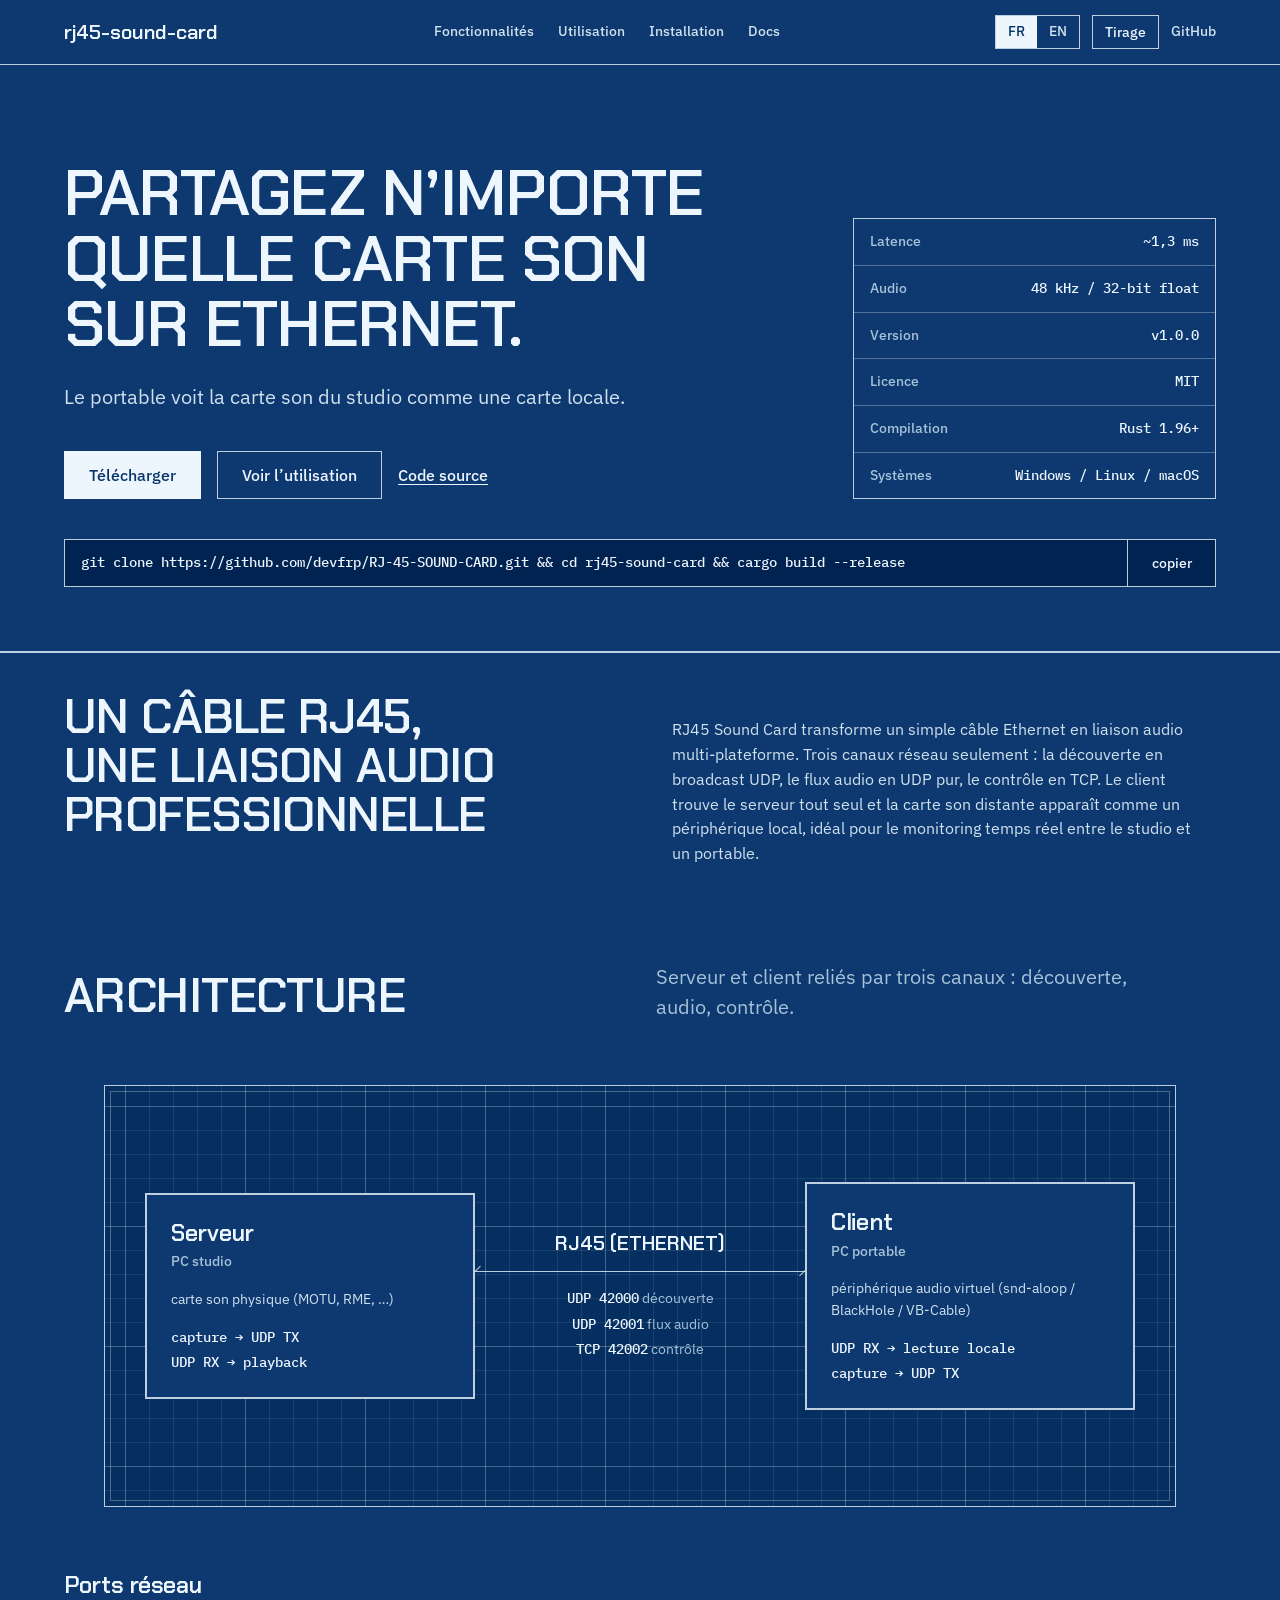
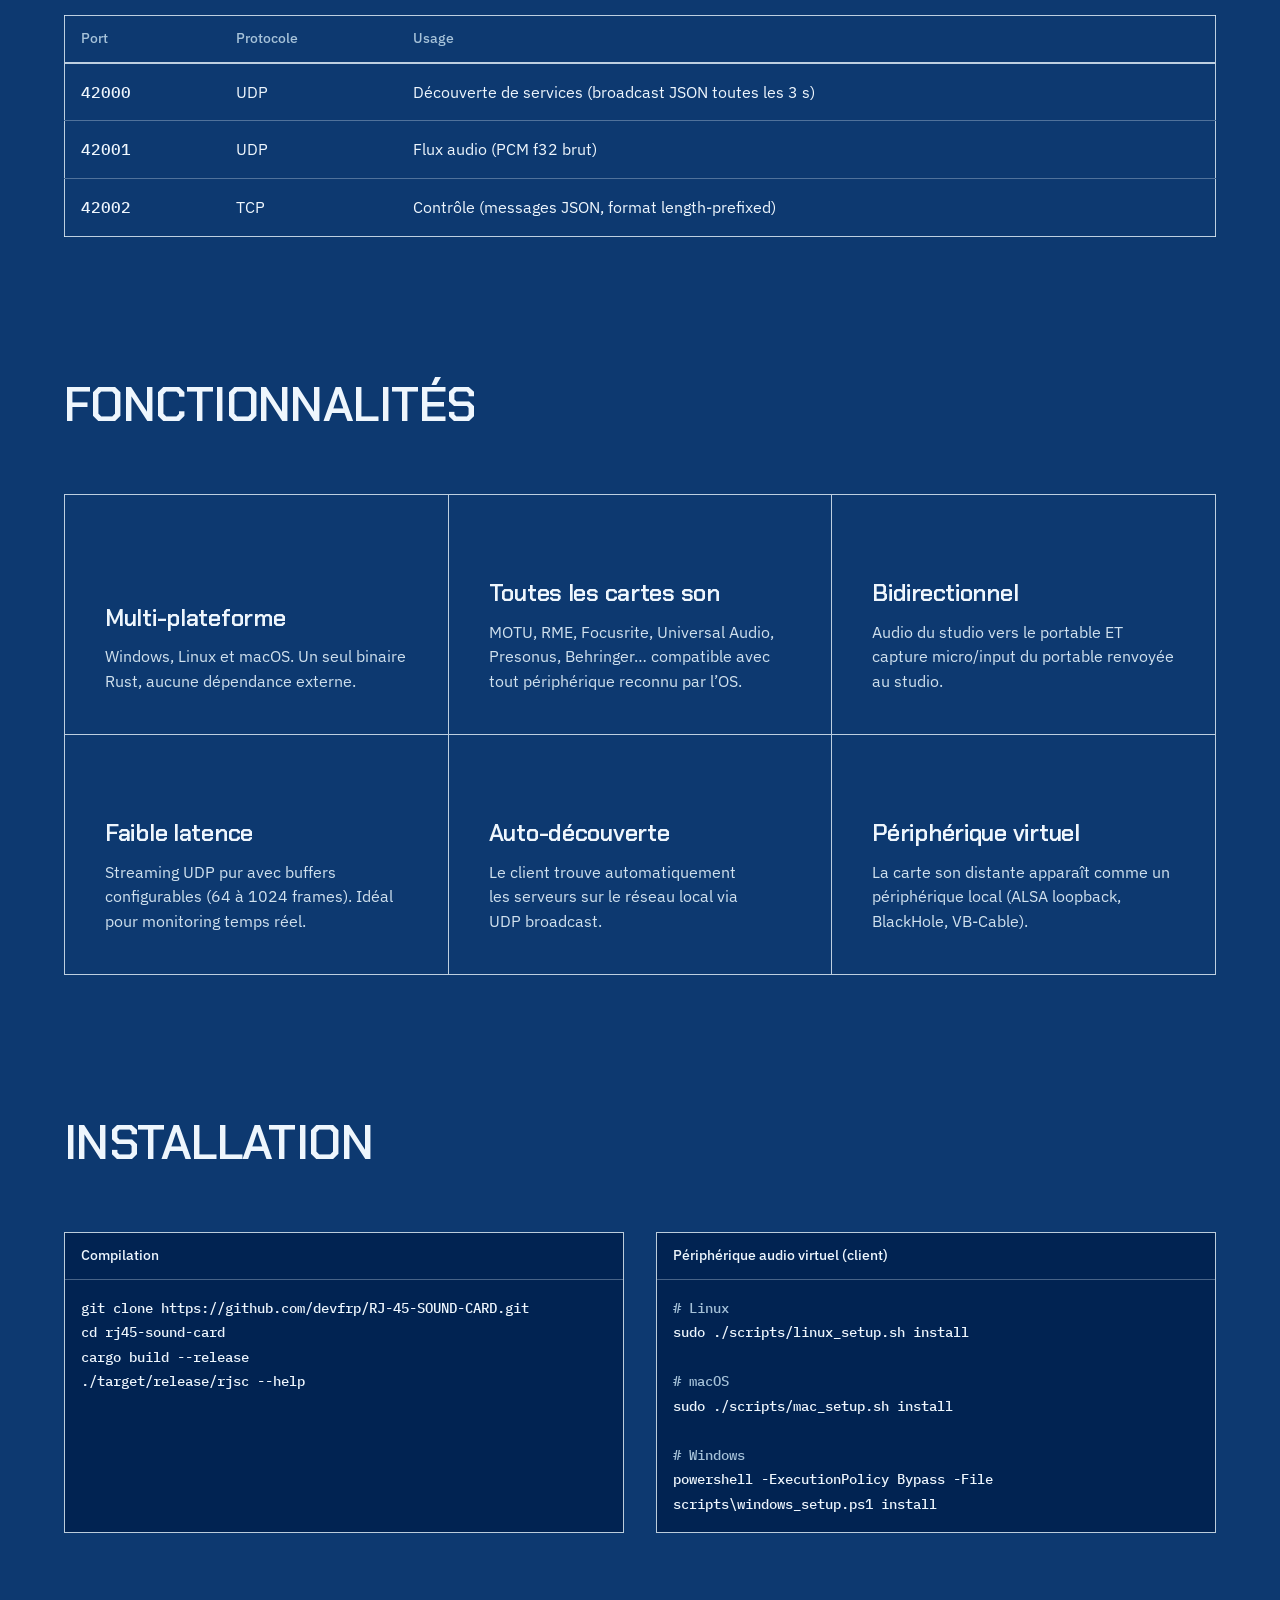
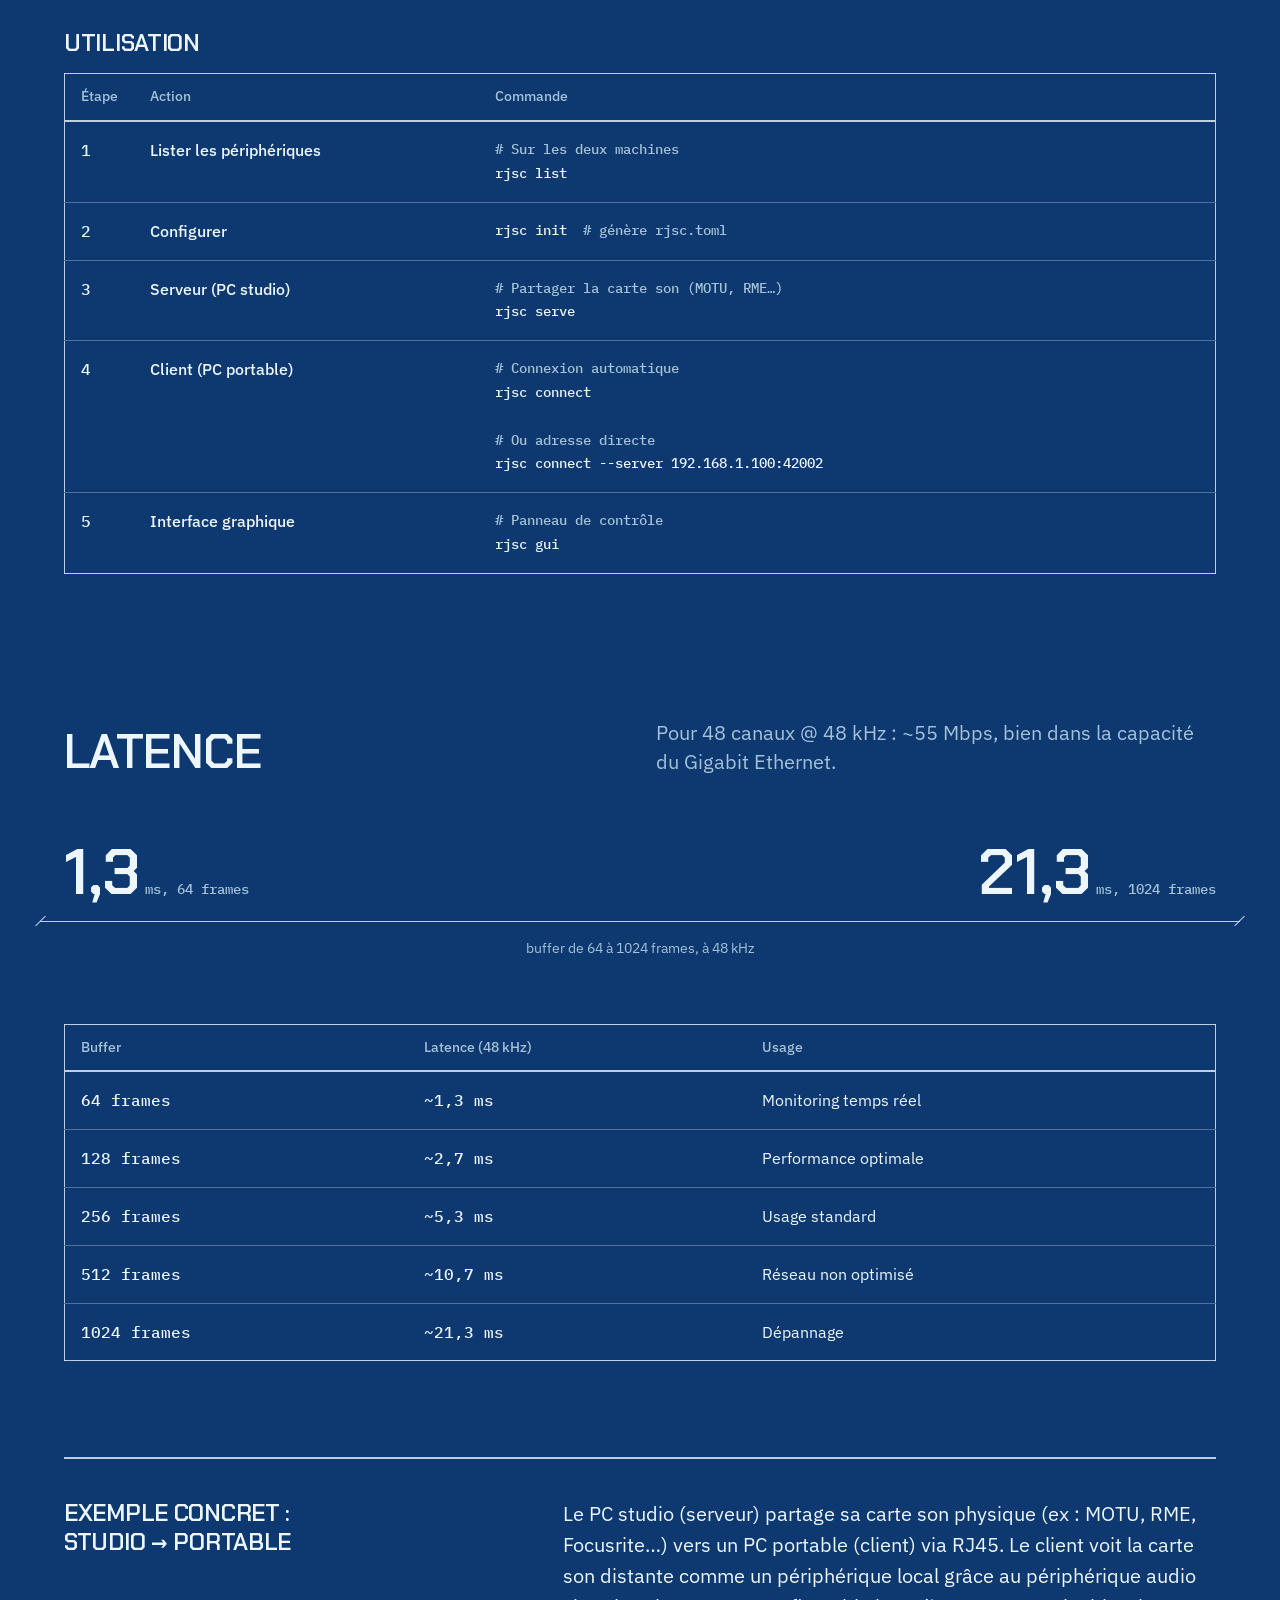
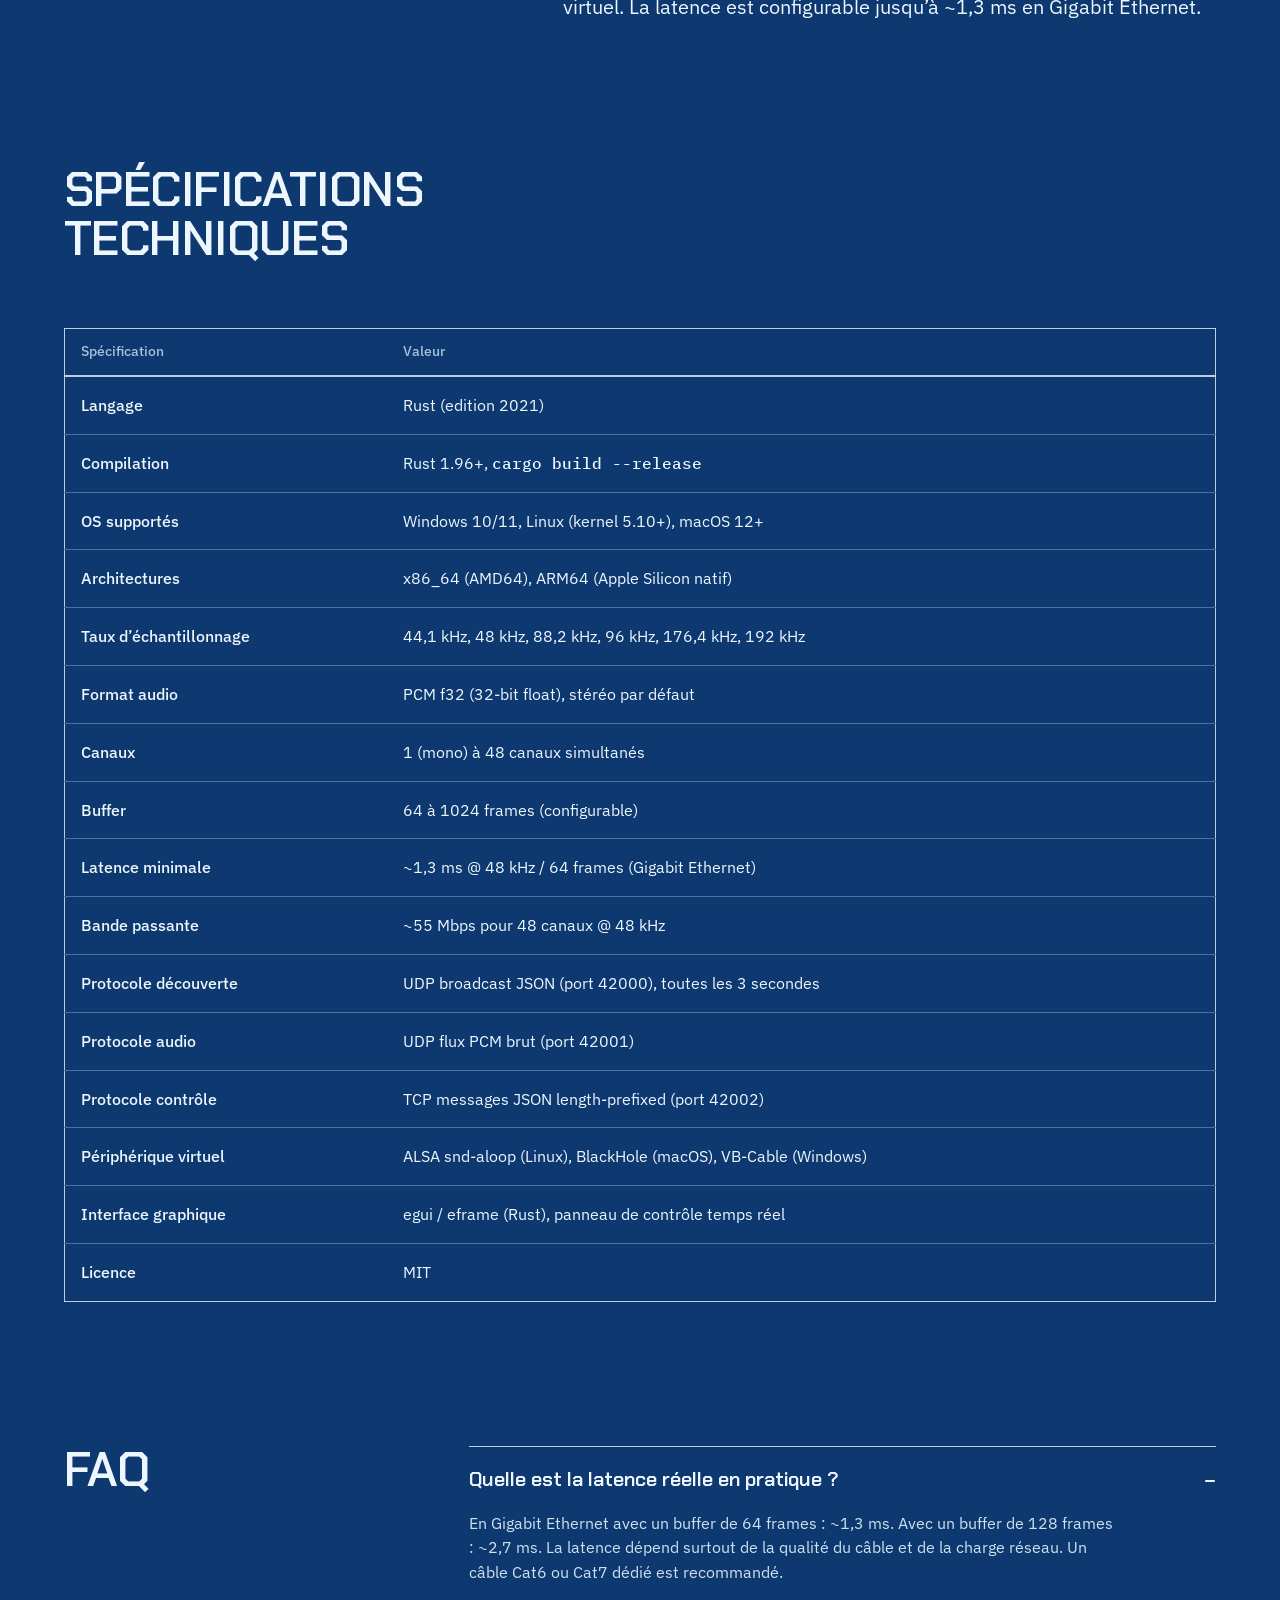
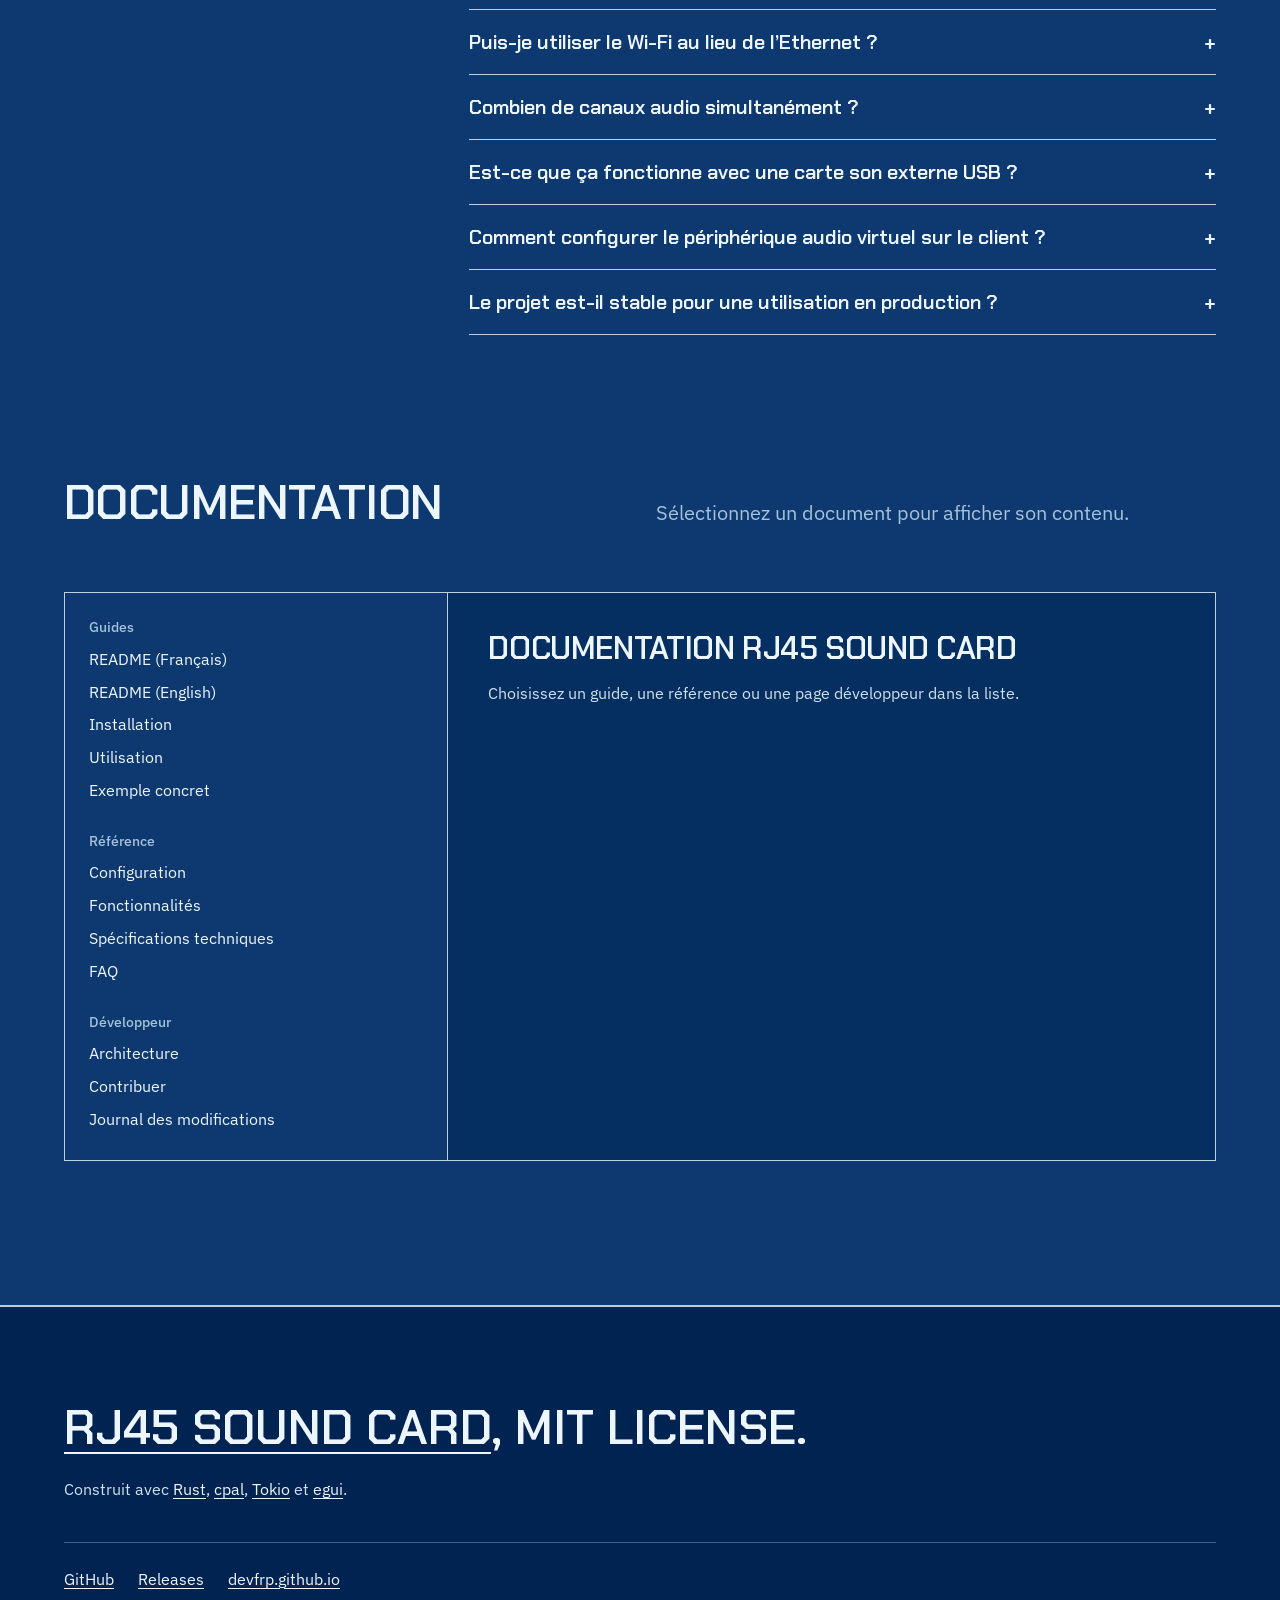
==== commit 3e12f02e: "Refonte du site (Hallmark, thème Blueprint) Site FR + EN refait : hero en bannière avec la fiche tec" ====
--- a/docs/index.html
+++ b/docs/index.html
@@ -4,503 +4,242 @@
 <meta charset="utf-8">
 <meta name="viewport" content="width=device-width, initial-scale=1">
 <title>RJ45 Sound Card</title>
-<meta name="description" content="RJ45 Sound Card — Pont audio réseau. Partagez n'importe quelle carte son sur Ethernet (RJ45) entre Windows, Linux et macOS. Streaming UDP basse latence.">
-<meta name="keywords" content="audio, ethernet, sound card, network, low latency, rust, RJ45, UDP, streaming">
-<meta name="author" content="devfrp">
-<meta property="og:title" content="RJ45 Sound Card — Partagez votre carte son sur Ethernet">
-<meta property="og:description" content="Pont audio réseau basse latence. Transformez un câble RJ45 en liaison audio professionnelle multi-plateforme.">
-<link rel="icon" href="data:image/svg+xml,<svg xmlns='http://www.w3.org/2000/svg' viewBox='0 0 32 32'><rect width='32' height='32' rx='5' fill='%230d1013'/><path d='M8 22 v-8 h16 v8 M12 14 v-4 M16 14 v-4 M20 14 v-4' fill='none' stroke='%233ec1cf' stroke-width='2' stroke-linejoin='round' stroke-linecap='round'/></svg>">
-<style>
-  :root{
-    /* light: cool datasheet */
-    --bg:#eceff2; --panel:#ffffff; --panel2:#f3f5f7; --term:#12161b;
-    --line:#d3dae0; --line2:#bcc6cf; --ink:#141a20; --dim:#5c6a76;
-    --amber:#0c7c8a; --amber-ink:#095f6a; --lock:#2f9e44;
-    --grid:#e2e7ec;
-    --mono:"SFMono-Regular",ui-monospace,"JetBrains Mono",Menlo,Consolas,monospace;
-    --sans:system-ui,-apple-system,"Segoe UI",Roboto,Helvetica,Arial,sans-serif;
-  }
-  @media (prefers-color-scheme:dark){
-    :root{
-      --bg:#0d1013; --panel:#14181d; --panel2:#191f26; --term:#0a0d10;
-      --line:#262e37; --line2:#3a4753; --ink:#ccd4da; --dim:#7c8791;
-      --amber:#3ec1cf; --amber-ink:#63d2de; --lock:#57c96a; --grid:#1a2027;
-    }
-  }
-  :root[data-theme="light"]{
-    --bg:#eceff2; --panel:#ffffff; --panel2:#f3f5f7; --term:#12161b;
-    --line:#d3dae0; --line2:#bcc6cf; --ink:#141a20; --dim:#5c6a76;
-    --amber:#0c7c8a; --amber-ink:#095f6a; --lock:#2f9e44; --grid:#e2e7ec;
-  }
-  :root[data-theme="dark"]{
-    --bg:#0d1013; --panel:#14181d; --panel2:#191f26; --term:#0a0d10;
-    --line:#262e37; --line2:#3a4753; --ink:#ccd4da; --dim:#7c8791;
-    --amber:#3ec1cf; --amber-ink:#63d2de; --lock:#57c96a; --grid:#1a2027;
-  }
-
-  *{box-sizing:border-box}
-  html{scroll-behavior:smooth}
-  @media (prefers-reduced-motion:reduce){html{scroll-behavior:auto}}
-  body{margin:0;background:var(--bg);color:var(--ink);font-family:var(--sans);
-    line-height:1.62;-webkit-font-smoothing:antialiased;font-size:16px}
-  a{color:var(--amber);text-decoration:none}
-  a:hover{text-decoration:underline}
-  :focus-visible{outline:2px solid var(--amber);outline-offset:2px}
-  .wrap{max-width:1000px;margin:0 auto;padding:0 22px}
-  .mono{font-family:var(--mono)}
-  .lab{font-family:var(--mono);font-size:.72rem;letter-spacing:.16em;text-transform:uppercase;color:var(--dim)}
-
-  /* top bar */
-  .bar{position:sticky;top:0;z-index:30;background:color-mix(in srgb,var(--bg) 88%,transparent);
-    backdrop-filter:blur(8px);border-bottom:1px solid var(--line)}
-  .bar .wrap{display:flex;align-items:center;gap:18px;height:56px}
-  .logo{display:flex;align-items:center;gap:10px;font-family:var(--mono);font-weight:600;
-    letter-spacing:.02em;color:var(--ink)}
-  .logo svg{display:block}
-  .bar nav{margin-left:auto;display:flex;gap:20px;align-items:center}
-  .bar nav a{font-family:var(--mono);font-size:.8rem;color:var(--dim);letter-spacing:.03em}
-  .bar nav a:hover{color:var(--ink);text-decoration:none}
-  .bar .gh{border:1px solid var(--line2);padding:6px 12px;border-radius:5px;color:var(--ink)}
-  .bar .gh:hover{border-color:var(--amber)}
-  #themetog{background:none;border:1px solid var(--line2);color:var(--dim);border-radius:5px;
-    width:30px;height:30px;cursor:pointer;font-size:.9rem}
-  #themetog:hover{color:var(--ink);border-color:var(--amber)}
-  .langsel{display:inline-flex;border:1px solid var(--line2);border-radius:5px;overflow:hidden;
-    font-family:var(--mono);font-size:.74rem}
-  .langsel a{padding:5px 9px;color:var(--dim);letter-spacing:.04em}
-  .langsel a:hover{color:var(--ink);text-decoration:none}
-  .langsel a.active{background:var(--amber);color:#0d1013}
-  @media(max-width:680px){.bar nav a.opt{display:none}}
-
-  /* hero */
-  .hero{border-bottom:1px solid var(--line);position:relative}
-  .hero .wrap{padding:60px 22px 0}
-  .tag{display:inline-flex;align-items:center;gap:9px}
-  .tag .led{width:8px;height:8px;border-radius:50%;background:var(--lock);
-    box-shadow:0 0 8px 1px color-mix(in srgb,var(--lock) 60%,transparent)}
-  h1{font-size:clamp(2.2rem,6.4vw,3.9rem);line-height:1.02;letter-spacing:-.02em;
-    margin:18px 0 0;text-wrap:balance;font-weight:800}
-  h1 .u{color:var(--amber)}
-  .sub{font-size:clamp(1.02rem,2.3vw,1.24rem);color:var(--dim);max-width:640px;margin:14px 0 0}
-  .cta{display:flex;flex-wrap:wrap;gap:11px;margin:26px 0 34px}
-  .btn{font-family:var(--mono);font-size:.86rem;border-radius:5px;padding:11px 18px;
-    border:1px solid var(--line2);color:var(--ink);cursor:pointer;background:var(--panel);
-    transition:border-color .12s,transform .12s;letter-spacing:.02em}
-  .btn:hover{text-decoration:none;transform:translateY(-1px);border-color:var(--amber)}
-  .btn.p{background:var(--amber);color:#0d1013;border-color:var(--amber);font-weight:600}
-
-  /* terminal command */
-  .term{background:var(--term);border:1px solid var(--line);border-radius:6px;
-    display:flex;align-items:center;gap:12px;padding:13px 13px 13px 16px;max-width:660px}
-  .term .p{color:var(--amber);font-family:var(--mono);user-select:none}
-  .term code{font-family:var(--mono);color:#d6dee6;font-size:.86rem;flex:1;overflow-x:auto;white-space:nowrap}
-  .term button{font-family:var(--mono);background:#20272f;border:1px solid #313b45;color:#9aa6b1;
-    border-radius:4px;padding:6px 11px;cursor:pointer;font-size:.76rem;white-space:nowrap}
-  .term button:hover{color:#fff;border-color:var(--amber)}
-
-  /* scope */
-  .scope{margin-top:40px;border-top:1px solid var(--line);position:relative;height:118px}
-  .scope canvas{display:block;width:100%;height:118px}
-  .scope .rd{position:absolute;top:10px;right:16px;font-family:var(--mono);font-size:.68rem;
-    letter-spacing:.12em;color:var(--dim)}
-
-  /* section scaffold */
-  .sec{border-bottom:1px solid var(--line);padding:56px 0}
-  .head{display:flex;align-items:baseline;gap:14px;margin-bottom:8px}
-  .head .idx{font-family:var(--mono);font-size:.72rem;color:var(--amber);letter-spacing:.1em}
-  h2{font-size:clamp(1.45rem,3.6vw,2rem);margin:0;letter-spacing:-.01em;font-weight:750;text-wrap:balance}
-  .lede{color:var(--dim);max-width:640px;margin:14px 0 30px}
-  h3.sub-h{font-family:var(--mono);font-size:.8rem;letter-spacing:.06em;color:var(--dim);
-    text-transform:uppercase;margin:30px 0 12px}
-
-  /* modules */
-  .mods{display:grid;gap:1px;background:var(--line);border:1px solid var(--line);border-radius:6px;
-    grid-template-columns:repeat(auto-fit,minmax(250px,1fr));overflow:hidden}
-  .mod{background:var(--panel);padding:22px}
-  .mod:hover{background:var(--panel2)}
-  .mod .lab{margin-bottom:9px}
-  .mod h3{margin:0 0 5px;font-size:1.04rem}
-  .mod p{margin:0;color:var(--dim);font-size:.92rem}
-  .mod h3 code,.mod p code{font-family:var(--mono);font-size:.86em;color:var(--amber-ink)}
-
-  /* register readout table */
-  .rdout{border:1px solid var(--line);border-radius:6px;overflow:hidden;overflow-x:auto}
-  .rdout table{width:100%;border-collapse:collapse;min-width:520px}
-  .rdout th{font-family:var(--mono);font-size:.68rem;letter-spacing:.12em;text-transform:uppercase;
-    color:var(--dim);text-align:left;padding:11px 16px;background:var(--panel2);border-bottom:1px solid var(--line)}
-  .rdout td{padding:13px 16px;border-bottom:1px solid var(--line);vertical-align:top;font-size:.92rem}
-  .rdout tr:last-child td{border-bottom:none}
-  .rdout tr:hover td{background:var(--panel2)}
-  .rdout .v{font-family:var(--mono);color:var(--amber);white-space:nowrap;font-size:.86rem}
-  .rdout td b{font-weight:650} .rdout td span{color:var(--dim)}
-
-  /* signal flow */
-  .flow{display:grid;gap:12px}
-  .node{border:1px solid var(--line);border-radius:6px;background:var(--panel);padding:16px 18px;
-    display:grid;grid-template-columns:auto 1fr;gap:16px;align-items:center}
-  .node .n{font-family:var(--mono);font-size:.82rem;color:var(--amber);white-space:nowrap}
-  .node .d{color:var(--dim);font-size:.92rem}
-  .node.hw{border-color:var(--amber);border-left-width:3px}
-  .flow .arrow{font-family:var(--mono);color:var(--line2);text-align:center;font-size:.8rem;line-height:1.5}
-  .flow .arrow .lab{display:block}
-  @media(max-width:560px){.node{grid-template-columns:1fr}.node .n{white-space:normal}}
-
-  /* cols */
-  .cols{display:grid;gap:18px;grid-template-columns:1fr 1fr}
-  @media(max-width:680px){.cols{grid-template-columns:1fr}}
-  pre.blk{background:var(--term);border:1px solid var(--line);border-radius:6px;padding:16px;
-    overflow-x:auto;font-family:var(--mono);font-size:.82rem;color:#d6dee6;line-height:1.7;margin:0}
-  pre.blk .c{color:#6f7c88} pre.blk .f{color:var(--amber)}
-  .cols h3{font-family:var(--mono);font-size:.8rem;letter-spacing:.06em;color:var(--dim);
-    text-transform:uppercase;margin:0 0 10px}
-  .cols .gap{margin-top:18px}
-
-  /* faq */
-  .faq{display:grid;gap:12px}
-  .qa{border:1px solid var(--line);border-radius:6px;background:var(--panel);padding:18px 20px}
-  .qa h3{margin:0 0 7px;font-size:1rem;font-weight:650}
-  .qa h3::before{content:"Q ";font-family:var(--mono);font-size:.78rem;color:var(--amber);letter-spacing:.1em}
-  .qa p{margin:0;color:var(--dim);font-size:.93rem}
-  .qa code{font-family:var(--mono);font-size:.86em;color:var(--amber-ink)}
-
-  /* docs browser */
-  .docs{display:grid;grid-template-columns:250px 1fr;gap:18px;align-items:start}
-  @media(max-width:680px){.docs{grid-template-columns:1fr}}
-  .docs-side{border:1px solid var(--line);border-radius:6px;background:var(--panel);padding:16px 18px}
-  .docs-side .lab{margin:14px 0 6px}
-  .docs-side .lab:first-child{margin-top:0}
-  .docs-side a{display:block;font-size:.9rem;padding:3px 0;color:var(--ink)}
-  .docs-side a:hover{color:var(--amber);text-decoration:none}
-  .docs-main{border:1px solid var(--line);border-radius:6px;background:var(--panel);padding:22px 24px;min-height:260px}
-  .md h1,.md h2,.md h3{letter-spacing:-.01em;margin:1.2em 0 .5em}
-  .md h1:first-child,.md h2:first-child{margin-top:0}
-  .md h1{font-size:1.5rem}.md h2{font-size:1.2rem}.md h3{font-size:1.02rem}
-  .md p{margin:.6em 0;color:var(--ink);font-size:.94rem}
-  .md li{font-size:.94rem}
-  .md code{font-family:var(--mono);font-size:.86em;color:var(--amber-ink);background:var(--panel2);
-    border:1px solid var(--line);border-radius:4px;padding:1px 5px}
-  .md pre{background:var(--term);border:1px solid var(--line);border-radius:6px;padding:14px;
-    overflow-x:auto;margin:.8em 0}
-  .md pre code{background:none;border:none;padding:0;color:#d6dee6;font-size:.82rem;line-height:1.6}
-  .md blockquote{border-left:3px solid var(--amber);margin:.8em 0;padding:2px 14px;color:var(--dim)}
-  .md hr{border:none;border-top:1px solid var(--line);margin:1.2em 0}
-  .md img{max-width:100%}
-  .md .tbl{overflow-x:auto;border:1px solid var(--line);border-radius:6px;margin:.8em 0}
-  .md table{width:100%;border-collapse:collapse}
-  .md th{font-family:var(--mono);font-size:.68rem;letter-spacing:.1em;text-transform:uppercase;
-    color:var(--dim);text-align:left;padding:9px 12px;background:var(--panel2);border-bottom:1px solid var(--line)}
-  .md td{padding:9px 12px;border-bottom:1px solid var(--line);font-size:.9rem}
-  .md tr:last-child td{border-bottom:none}
-
-  footer{padding:40px 0 64px;color:var(--dim);font-size:.88rem}
-  footer .wrap{display:flex;flex-wrap:wrap;gap:20px;justify-content:space-between;align-items:flex-start}
-  footer .disc{max-width:540px}
-  footer .links{font-family:var(--mono);font-size:.82rem;display:flex;gap:8px;flex-wrap:wrap}
-  .kbd{font-family:var(--mono);background:var(--panel2);border:1px solid var(--line2);
-    padding:1px 6px;border-radius:4px;font-size:.85em;color:var(--ink)}
-</style>
+<meta name="description" content="Partagez n’importe quelle carte son sur Ethernet : streaming UDP basse latence, auto-découverte, audio bidirectionnel 48 kHz, un seul binaire Rust.">
+<link rel="icon" href="data:image/svg+xml,<svg xmlns='http://www.w3.org/2000/svg' viewBox='0 0 32 32'><rect width='32' height='32' fill='%23234a8a'/><path d='M8 22 v-8 h16 v8 M11 14 v-4 h10 v4' fill='none' stroke='%23f4f7fb' stroke-width='2'/></svg>">
+<script>try{var t=localStorage.getItem('rjsc-theme');if(t==='dark'||t==='light')document.documentElement.setAttribute('data-theme',t);}catch(e){}</script>
+<link rel="preconnect" href="https://fonts.googleapis.com">
+<link rel="preconnect" href="https://fonts.gstatic.com" crossorigin>
+<link href="https://fonts.googleapis.com/css2?family=Chakra+Petch:wght@600&family=IBM+Plex+Sans:wght@400;500&family=IBM+Plex+Mono:wght@500&display=swap" rel="stylesheet">
+<link rel="stylesheet" href="style.css">
 </head>
 <body>
-
-<header class="bar"><div class="wrap">
-  <a class="logo" href="#top">
-    <svg width="26" height="26" viewBox="0 0 32 32" aria-hidden="true"><rect width="32" height="32" rx="5" fill="var(--panel2)" stroke="var(--line2)"/><path d="M8 22 v-8 h16 v8 M12 14 v-4 M16 14 v-4 M20 14 v-4" fill="none" stroke="var(--amber)" stroke-width="2" stroke-linejoin="round" stroke-linecap="round"/></svg>
-    rj45-sound-card
-  </a>
-  <nav>
-    <a class="opt" href="#features">Fonctionnalités</a>
-    <a class="opt" href="#usage">Utilisation</a>
-    <a href="#install">Installation</a>
-    <a href="#docs">Docs</a>
-    <span class="langsel" role="group" aria-label="Langue">
-      <a href="index.html" class="active" aria-current="page">FR</a>
-      <a href="index.en.html">EN</a>
-    </span>
-    <a class="gh" href="https://github.com/devfrp/RJ-45-SOUND-CARD">GitHub&nbsp;↗</a>
-    <button id="themetog" title="Basculer le thème" aria-label="Basculer le thème clair/sombre">◐</button>
-  </nav>
-</div></header>
+<a class="skip" href="#top">Aller au contenu</a>
+<header class="bar">
+  <div class="container bar__row">
+    <a class="wordmark" href="#top" aria-label="rj45-sound-card, retour en haut">rj45-sound-card</a>
+    <nav class="bar__links" aria-label="Sections">
+      <a href="#features">Fonctionnalités</a>
+      <a href="#usage">Utilisation</a>
+      <a href="#install">Installation</a>
+      <a href="#docs">Docs</a>
+    </nav>
+    <div class="bar__tools">
+      <span class="lang" role="group" aria-label="Langue"><a href="index.html" lang="fr" aria-current="true">FR</a><a href="index.en.html" lang="en">EN</a></span>
+      <button id="themetog" class="mode" type="button" title="Changer de thème" aria-label="Changer de tirage">Tirage</button>
+      <a class="gh" href="https://github.com/devfrp/RJ-45-SOUND-CARD">GitHub</a>
+    </div>
+  </div>
+</header>
 
 <main id="top">
-<section class="hero">
-  <div class="wrap">
-    <span class="tag"><span class="led"></span><span class="lab">v1.0.0 · MIT · Rust 1.96+ · Windows / Linux / macOS</span></span>
-    <h1>Partagez n'importe quelle<br><span class="u">carte son</span> sur Ethernet.</h1>
-    <p class="sub">Le PC serveur partage sa carte son physique — MOTU, RME, Focusrite, Universal Audio,
-    PreSonus, Behringer — vers un PC distant qui la voit comme un périphérique local. Streaming UDP
-    basse latence (~1.3 ms), auto-découverte réseau, audio bidirectionnel 48 kHz / 32-bit float.
-    Un seul binaire Rust, sans dépendance.</p>
-    <div class="cta">
-      <a class="btn p" href="https://github.com/devfrp/RJ-45-SOUND-CARD/releases/latest">Télécharger</a>
-      <a class="btn" href="#usage">Voir l'utilisation</a>
-      <a class="btn" href="https://github.com/devfrp/RJ-45-SOUND-CARD">Code source</a>
-    </div>
-    <div class="term">
-      <span class="p">$</span>
-      <code id="cmd">git clone https://github.com/devfrp/RJ-45-SOUND-CARD.git &amp;&amp; cd rj45-sound-card &amp;&amp; cargo build --release</code>
-      <button id="cpb" onclick="cp()">copier</button>
-    </div>
-  </div>
-  <div class="scope" aria-hidden="true">
-    <span class="rd">TX/RX · PCM f32 · 48 kHz · UDP 42001 · ~1.3 ms</span>
-    <canvas id="scope"></canvas>
-  </div>
-</section>
-
-<section class="sec" id="about"><div class="wrap">
-  <div class="head"><span class="idx">00</span><h2>Un câble RJ45, une liaison audio professionnelle</h2></div>
-  <p class="lede">RJ45 Sound Card transforme un simple câble Ethernet en liaison audio multi-plateforme.
-  Trois canaux réseau seulement : la découverte en broadcast UDP, le flux audio en UDP pur, le contrôle
-  en TCP. Le client trouve le serveur tout seul et la carte son distante apparaît comme un périphérique
-  local — idéal pour le monitoring temps réel entre le studio et un portable.</p>
-</div></section>
-
-<section class="sec" id="features"><div class="wrap">
-  <div class="head"><span class="idx">01</span><h2>Fonctionnalités</h2></div>
-  <div class="mods">
-    <div class="mod"><div class="lab">Plateformes</div><h3>Multi-plateforme</h3>
-      <p>Windows, Linux et macOS. Un seul binaire Rust, aucune dépendance externe.</p></div>
-    <div class="mod"><div class="lab">Matériel</div><h3>Toutes les cartes son</h3>
-      <p>MOTU, RME, Focusrite, Universal Audio, Presonus, Behringer… compatible avec tout périphérique reconnu par l'OS.</p></div>
-    <div class="mod"><div class="lab">Flux</div><h3>Bidirectionnel</h3>
-      <p>Audio du studio vers le portable ET capture micro/input du portable renvoyée au studio.</p></div>
-    <div class="mod"><div class="lab">Latence</div><h3>Faible latence</h3>
-      <p>Streaming UDP pur avec buffers configurables (64–1024 frames). Idéal pour monitoring temps réel.</p></div>
-    <div class="mod"><div class="lab">Réseau</div><h3>Auto-découverte</h3>
-      <p>Le client trouve automatiquement les serveurs sur le réseau local via UDP broadcast.</p></div>
-    <div class="mod"><div class="lab">Client</div><h3>Périphérique virtuel</h3>
-      <p>La carte son distante apparaît comme un périphérique local (ALSA loopback, BlackHole, VB-Cable).</p></div>
-  </div>
-</div></section>
-
-<section class="sec" id="arch"><div class="wrap">
-  <div class="head"><span class="idx">02</span><h2>Architecture</h2></div>
-  <p class="lede">Serveur et client reliés par trois canaux : découverte, audio, contrôle.</p>
-  <div class="flow">
-    <div class="node hw"><span class="n">SERVEUR · PC Studio</span><span class="d">carte son physique (MOTU, RME, …) — capture → <code class="mono">UDP TX</code> · <code class="mono">UDP RX</code> → playback</span></div>
-    <div class="arrow">↕<span class="lab">RJ45 (Ethernet) — UDP 42000 découverte · UDP 42001 flux audio · TCP 42002 contrôle</span></div>
-    <div class="node"><span class="n">CLIENT · PC Portable</span><span class="d">périphérique audio virtuel (snd-aloop / BlackHole / VB-Cable) — <code class="mono">UDP RX</code> → lecture locale · capture → <code class="mono">UDP TX</code></span></div>
-  </div>
-  <h3 class="sub-h">Ports réseau</h3>
-  <div class="rdout"><table>
-    <thead><tr><th>Port</th><th>Protocole</th><th>Usage</th></tr></thead>
-    <tbody>
-      <tr><td class="v">42000</td><td class="v">UDP</td><td>Découverte de services <span>(broadcast JSON toutes les 3s)</span></td></tr>
-      <tr><td class="v">42001</td><td class="v">UDP</td><td>Flux audio <span>(PCM f32 brut)</span></td></tr>
-      <tr><td class="v">42002</td><td class="v">TCP</td><td>Contrôle <span>(messages JSON, format length-prefixed)</span></td></tr>
-    </tbody>
-  </table></div>
-</div></section>
-
-<section class="sec" id="install"><div class="wrap">
-  <div class="head"><span class="idx">03</span><h2>Installation</h2></div>
-  <div class="cols">
-    <div>
-      <h3>Compilation</h3>
-      <pre class="blk">git clone https://github.com/<span class="f">devfrp/RJ-45-SOUND-CARD</span>.git
+  <section class="hero">
+    <div class="container hero__grid">
+      <div>
+        <h1>Partagez n’importe quelle carte son sur Ethernet.</h1>
+        <p class="lead">Le portable voit la carte son du studio comme une carte locale.</p>
+        <div class="hero__actions">
+          <a class="btn btn--primary" href="https://github.com/devfrp/RJ-45-SOUND-CARD/releases/latest">Télécharger</a>
+          <a class="btn" href="#usage">Voir l’utilisation</a>
+          <a class="link" href="https://github.com/devfrp/RJ-45-SOUND-CARD">Code source</a>
+        </div>
+      </div>
+      <dl class="facts">
+        <div><dt>Latence</dt><dd>~1,3 ms</dd></div>
+        <div><dt>Audio</dt><dd>48 kHz / 32-bit float</dd></div>
+        <div><dt>Version</dt><dd>v1.0.0</dd></div>
+        <div><dt>Licence</dt><dd>MIT</dd></div>
+        <div><dt>Compilation</dt><dd>Rust 1.96+</dd></div>
+        <div><dt>Systèmes</dt><dd>Windows / Linux / macOS</dd></div>
+      </dl>
+    </div>
+    <div class="container">
+      <div class="cmd">
+        <code id="cmd">git clone https://github.com/devfrp/RJ-45-SOUND-CARD.git &amp;&amp; cd rj45-sound-card &amp;&amp; cargo build --release</code>
+        <button id="cpb" type="button" onclick="cp()">copier</button>
+      </div>
+    </div>
+  </section>
+
+  <section class="section section--s" id="arch">
+    <div class="container">
+      <div class="about" id="about">
+        <h2>Un câble RJ45, une liaison audio professionnelle</h2>
+        <p>RJ45 Sound Card transforme un simple câble Ethernet en liaison audio multi-plateforme. Trois canaux réseau seulement : la découverte en broadcast UDP, le flux audio en UDP pur, le contrôle en TCP. Le client trouve le serveur tout seul et la carte son distante apparaît comme un périphérique local, idéal pour le monitoring temps réel entre le studio et un portable.</p>
+      </div>
+      <div class="head">
+        <h2>Architecture</h2>
+        <p class="lead">Serveur et client reliés par trois canaux : découverte, audio, contrôle.</p>
+      </div>
+      <figure class="drawing" aria-label="Schéma de la liaison entre le serveur et le client">
+        <div class="link-map">
+          <div class="node">
+            <h3>Serveur</h3><span class="role">PC studio</span>
+            <p>carte son physique (MOTU, RME, …)</p>
+            <ul><li>capture → UDP TX</li><li>UDP RX → playback</li></ul>
+          </div>
+          <div class="wire">
+            <span class="wire__name">RJ45 (Ethernet)</span>
+            <div class="dim" aria-hidden="true"></div>
+            <ul class="ports">
+              <li><b>UDP 42000</b> <span>découverte</span></li>
+              <li><b>UDP 42001</b> <span>flux audio</span></li>
+              <li><b>TCP 42002</b> <span>contrôle</span></li>
+            </ul>
+          </div>
+          <div class="node">
+            <h3>Client</h3><span class="role">PC portable</span>
+            <p>périphérique audio virtuel (snd-aloop / BlackHole / VB-Cable)</p>
+            <ul><li>UDP RX → lecture locale</li><li>capture → UDP TX</li></ul>
+          </div>
+        </div>
+      </figure>
+      <div class="after-drawing">
+        <h3 class="subhead">Ports réseau</h3>
+        <table class="register">
+          <thead><tr><th scope="col">Port</th><th scope="col">Protocole</th><th scope="col">Usage</th></tr></thead>
+          <tbody>
+            <tr><td class="num">42000</td><td>UDP</td><td>Découverte de services (broadcast JSON toutes les 3 s)</td></tr>
+            <tr><td class="num">42001</td><td>UDP</td><td>Flux audio (PCM f32 brut)</td></tr>
+            <tr><td class="num">42002</td><td>TCP</td><td>Contrôle (messages JSON, format length-prefixed)</td></tr>
+          </tbody>
+        </table>
+      </div>
+    </div>
+  </section>
+
+  <section class="section" id="features">
+    <div class="container">
+      <div class="head"><h2>Fonctionnalités</h2></div>
+      <div class="cells">
+        <div><h3>Multi-plateforme</h3><p>Windows, Linux et macOS. Un seul binaire Rust, aucune dépendance externe.</p></div>
+        <div><h3>Toutes les cartes son</h3><p>MOTU, RME, Focusrite, Universal Audio, Presonus, Behringer… compatible avec tout périphérique reconnu par l’OS.</p></div>
+        <div><h3>Bidirectionnel</h3><p>Audio du studio vers le portable ET capture micro/input du portable renvoyée au studio.</p></div>
+        <div><h3>Faible latence</h3><p>Streaming UDP pur avec buffers configurables (64 à 1024 frames). Idéal pour monitoring temps réel.</p></div>
+        <div><h3>Auto-découverte</h3><p>Le client trouve automatiquement les serveurs sur le réseau local via UDP broadcast.</p></div>
+        <div><h3>Périphérique virtuel</h3><p>La carte son distante apparaît comme un périphérique local (ALSA loopback, BlackHole, VB-Cable).</p></div>
+      </div>
+    </div>
+  </section>
+
+  <section class="section" id="install">
+    <div class="container">
+      <div class="head"><h2>Installation</h2></div>
+      <div class="two">
+        <figure class="code"><figcaption>Compilation</figcaption><pre>git clone https://github.com/devfrp/RJ-45-SOUND-CARD.git
 cd rj45-sound-card
 cargo build --release
-./target/release/rjsc --help</pre>
-    </div>
-    <div>
-      <h3>Périphérique audio virtuel (client)</h3>
-      <pre class="blk"><span class="c"># Linux 🐧</span>
+./target/release/rjsc --help</pre></figure>
+        <figure class="code"><figcaption>Périphérique audio virtuel (client)</figcaption><pre><span class="c"># Linux</span>
 sudo ./scripts/linux_setup.sh install
 
-<span class="c"># macOS 🍎</span>
+<span class="c"># macOS</span>
 sudo ./scripts/mac_setup.sh install
 
-<span class="c"># Windows 🪟</span>
-powershell -ExecutionPolicy Bypass -File scripts\windows_setup.ps1 install</pre>
-    </div>
+<span class="c"># Windows</span>
+powershell -ExecutionPolicy Bypass -File scripts\windows_setup.ps1 install</pre></figure>
+      </div>
+      <div class="usage" id="usage">
+        <h2 class="subhead">Utilisation</h2>
+        <table class="register">
+          <thead><tr><th scope="col">Étape</th><th scope="col">Action</th><th scope="col">Commande</th></tr></thead>
+          <tbody><tr><td>1</td><td>Lister les périphériques</td><td><pre><span class="c"># Sur les deux machines</span>
+rjsc list</pre></td></tr><tr><td>2</td><td>Configurer</td><td><pre>rjsc init  <span class="c"># génère rjsc.toml</span></pre></td></tr><tr><td>3</td><td>Serveur (PC studio)</td><td><pre><span class="c"># Partager la carte son (MOTU, RME…)</span>
+rjsc serve</pre></td></tr><tr><td>4</td><td>Client (PC portable)</td><td><pre><span class="c"># Connexion automatique</span>
+rjsc connect
+
+<span class="c"># Ou adresse directe</span>
+rjsc connect --server 192.168.1.100:42002</pre></td></tr><tr><td>5</td><td>Interface graphique</td><td><pre><span class="c"># Panneau de contrôle</span>
+rjsc gui</pre></td></tr></tbody>
+        </table>
+        
+      </div>
+    </div>
+  </section>
+
+  <section class="section" id="latency">
+    <div class="container">
+      <div class="head"><h2>Latence</h2><p class="lead">Pour 48 canaux @ 48 kHz : ~55 Mbps, bien dans la capacité du Gigabit Ethernet.</p></div>
+      <div class="span" aria-hidden="true">
+        <div class="span__ends"><span><b>1,3</b> <small>ms, 64 frames</small></span><span><b>21,3</b> <small>ms, 1024 frames</small></span></div>
+        <div class="dim"></div>
+        <p class="span__label">buffer de 64 à 1024 frames, à 48 kHz</p>
+      </div>
+      <table class="register">
+        <thead><tr><th scope="col">Buffer</th><th scope="col">Latence (48 kHz)</th><th scope="col">Usage</th></tr></thead>
+        <tbody><tr><td class="num">64 frames</td><td class="num">~1,3 ms</td><td>Monitoring temps réel</td></tr><tr><td class="num">128 frames</td><td class="num">~2,7 ms</td><td>Performance optimale</td></tr><tr><td class="num">256 frames</td><td class="num">~5,3 ms</td><td>Usage standard</td></tr><tr><td class="num">512 frames</td><td class="num">~10,7 ms</td><td>Réseau non optimisé</td></tr><tr><td class="num">1024 frames</td><td class="num">~21,3 ms</td><td>Dépannage</td></tr></tbody>
+      </table>
+      <div class="example" id="example">
+        <h2 class="subhead">Exemple concret : studio → portable</h2>
+        <p>Le PC studio (serveur) partage sa carte son physique (ex : MOTU, RME, Focusrite…) vers un PC portable (client) via RJ45. Le client voit la carte son distante comme un périphérique local grâce au périphérique audio virtuel. La latence est configurable jusqu’à ~1,3 ms en Gigabit Ethernet.</p>
+      </div>
+    </div>
+  </section>
+
+  <section class="section" id="specs">
+    <div class="container">
+      <div class="head"><h2>Spécifications techniques</h2></div>
+      <table class="register register--wide">
+        <thead><tr><th scope="col">Spécification</th><th scope="col">Valeur</th></tr></thead>
+        <tbody><tr><td>Langage</td><td>Rust (edition 2021)</td></tr><tr><td>Compilation</td><td>Rust 1.96+, <code>cargo build --release</code></td></tr><tr><td>OS supportés</td><td>Windows 10/11, Linux (kernel 5.10+), macOS 12+</td></tr><tr><td>Architectures</td><td>x86_64 (AMD64), ARM64 (Apple Silicon natif)</td></tr><tr><td>Taux d’échantillonnage</td><td>44,1 kHz, 48 kHz, 88,2 kHz, 96 kHz, 176,4 kHz, 192 kHz</td></tr><tr><td>Format audio</td><td>PCM f32 (32-bit float), stéréo par défaut</td></tr><tr><td>Canaux</td><td>1 (mono) à 48 canaux simultanés</td></tr><tr><td>Buffer</td><td>64 à 1024 frames (configurable)</td></tr><tr><td>Latence minimale</td><td>~1,3 ms @ 48 kHz / 64 frames (Gigabit Ethernet)</td></tr><tr><td>Bande passante</td><td>~55 Mbps pour 48 canaux @ 48 kHz</td></tr><tr><td>Protocole découverte</td><td>UDP broadcast JSON (port 42000), toutes les 3 secondes</td></tr><tr><td>Protocole audio</td><td>UDP flux PCM brut (port 42001)</td></tr><tr><td>Protocole contrôle</td><td>TCP messages JSON length-prefixed (port 42002)</td></tr><tr><td>Périphérique virtuel</td><td>ALSA snd-aloop (Linux), BlackHole (macOS), VB-Cable (Windows)</td></tr><tr><td>Interface graphique</td><td>egui / eframe (Rust), panneau de contrôle temps réel</td></tr><tr><td>Licence</td><td>MIT</td></tr></tbody>
+      </table>
+    </div>
+  </section>
+
+  <section class="section" id="faq">
+    <div class="container faq">
+      <h2>FAQ</h2>
+      <div>
+<details open><summary>Quelle est la latence réelle en pratique ?</summary><p>En Gigabit Ethernet avec un buffer de 64 frames : ~1,3 ms. Avec un buffer de 128 frames : ~2,7 ms. La latence dépend surtout de la qualité du câble et de la charge réseau. Un câble Cat6 ou Cat7 dédié est recommandé.</p></details>
+<details><summary>Puis-je utiliser le Wi-Fi au lieu de l’Ethernet ?</summary><p>Techniquement oui, mais c’est fortement déconseillé. Le Wi-Fi introduit du jitter et des pertes de paquets qui dégradent l’audio. Le Gigabit Ethernet est requis pour une latence professionnelle.</p></details>
+<details><summary>Combien de canaux audio simultanément ?</summary><p>Jusqu’à 48 canaux simultanés en stéréo 48 kHz. La bande passante nécessaire est d’environ 55 Mbps, bien en dessous des 1000 Mbps du Gigabit Ethernet.</p></details>
+<details><summary>Est-ce que ça fonctionne avec une carte son externe USB ?</summary><p>Oui. Le serveur partage tout périphérique reconnu par l’OS : cartes internes PCIe, interfaces USB, FireWire, Thunderbolt. Le client reçoit le flux comme un périphérique local.</p></details>
+<details><summary>Comment configurer le périphérique audio virtuel sur le client ?</summary><p>Linux : <code>sudo ./scripts/linux_setup.sh install</code> (installe snd-aloop). macOS : <code>sudo ./scripts/mac_setup.sh install</code> (installe BlackHole). Windows : script PowerShell fourni (VB-Cable).</p></details>
+<details><summary>Le projet est-il stable pour une utilisation en production ?</summary><p>Le projet est fonctionnel pour du monitoring et des sessions de production légères. Nous recommandons des tests préalables avant toute utilisation en environnement critique.</p></details>
+      </div>
+    </div>
+  </section>
+
+  <section class="section" id="docs">
+    <div class="container">
+      <div class="head"><h2>Documentation</h2><p class="lead">Sélectionnez un document pour afficher son contenu.</p></div>
+      <div class="docs">
+        <div class="docs-side" id="docSide"></div>
+        <div class="docs-main"><div class="md" id="docMain">
+          <h2>Documentation RJ45 Sound Card</h2>
+          <p>Choisissez un guide, une référence ou une page développeur dans la liste.</p>
+        </div></div>
+      </div>
+    </div>
+  </section>
+</main>
+
+<footer class="foot">
+  <div class="container">
+    <p class="foot__line"><a href="https://github.com/devfrp/RJ-45-SOUND-CARD">RJ45 Sound Card</a>, MIT License.</p>
+    <p class="foot__built">Construit avec <a href="https://www.rust-lang.org/">Rust</a>, <a href="https://github.com/RustAudio/cpal">cpal</a>, <a href="https://tokio.rs/">Tokio</a> et <a href="https://github.com/emilk/egui">egui</a>.</p>
+    <nav class="foot__links" aria-label="Liens">
+      <a href="https://github.com/devfrp/RJ-45-SOUND-CARD">GitHub</a>
+      <a href="https://github.com/devfrp/RJ-45-SOUND-CARD/releases/latest">Releases</a>
+      <a href="https://devfrp.github.io">devfrp.github.io</a>
+    </nav>
   </div>
-</div></section>
-
-<section class="sec" id="usage"><div class="wrap">
-  <div class="head"><span class="idx">04</span><h2>Utilisation</h2></div>
-  <div class="cols">
-    <div>
-      <h3>1 · Lister les périphériques</h3>
-      <pre class="blk"><span class="c"># Sur les deux machines</span>
-rjsc list</pre>
-      <div class="gap">
-      <h3>2 · Configurer</h3>
-      <pre class="blk">rjsc init  <span class="c"># génère rjsc.toml</span></pre>
-      </div>
-      <div class="gap">
-      <h3>3 · Serveur (PC studio)</h3>
-      <pre class="blk"><span class="c"># Partager la carte son (MOTU, RME…)</span>
-rjsc serve</pre>
-      </div>
-    </div>
-    <div>
-      <h3>4 · Client (PC portable)</h3>
-      <pre class="blk"><span class="c"># Connexion automatique</span>
-rjsc connect
-
-<span class="c"># Ou adresse directe</span>
-rjsc connect --server 192.168.1.100:42002</pre>
-      <div class="gap">
-      <h3>5 · Interface graphique</h3>
-      <pre class="blk"><span class="c"># Panneau de contrôle</span>
-rjsc gui</pre>
-      </div>
-    </div>
-  </div>
-</div></section>
-
-<section class="sec" id="latency"><div class="wrap">
-  <div class="head"><span class="idx">05</span><h2>Latence</h2></div>
-  <p class="lede">Pour 48 canaux @ 48 kHz : ~55 Mbps, bien dans la capacité du Gigabit Ethernet.</p>
-  <div class="rdout"><table>
-    <thead><tr><th>Buffer</th><th>Latence (48 kHz)</th><th>Usage</th></tr></thead>
-    <tbody>
-      <tr><td class="v">64 frames</td><td class="v">~1.3 ms</td><td>Monitoring temps réel</td></tr>
-      <tr><td class="v">128 frames</td><td class="v">~2.7 ms</td><td>Performance optimale</td></tr>
-      <tr><td class="v">256 frames</td><td class="v">~5.3 ms</td><td>Usage standard</td></tr>
-      <tr><td class="v">512 frames</td><td class="v">~10.7 ms</td><td>Réseau non optimisé</td></tr>
-      <tr><td class="v">1024 frames</td><td class="v">~21.3 ms</td><td>Dépannage</td></tr>
-    </tbody>
-  </table></div>
-</div></section>
-
-<section class="sec" id="example"><div class="wrap">
-  <div class="head"><span class="idx">06</span><h2>Exemple concret · Studio → Portable</h2></div>
-  <p class="lede">Le PC studio (serveur) partage sa carte son physique (ex: MOTU, RME, Focusrite…)
-  vers un PC portable (client) via RJ45. Le client voit la carte son distante comme un périphérique
-  local grâce au périphérique audio virtuel. La latence est configurable jusqu'à ~1.3 ms en
-  Gigabit Ethernet.</p>
-</div></section>
-
-<section class="sec" id="specs"><div class="wrap">
-  <div class="head"><span class="idx">07</span><h2>Spécifications techniques</h2></div>
-  <div class="rdout"><table>
-    <thead><tr><th>Spécification</th><th>Valeur</th></tr></thead>
-    <tbody>
-      <tr><td><b>Langage</b></td><td>Rust (edition 2021)</td></tr>
-      <tr><td><b>Compilation</b></td><td class="v">Rust 1.96+, cargo build --release</td></tr>
-      <tr><td><b>OS supportés</b></td><td>Windows 10/11, Linux (kernel 5.10+), macOS 12+</td></tr>
-      <tr><td><b>Architectures</b></td><td>x86_64 (AMD64), ARM64 (Apple Silicon natif)</td></tr>
-      <tr><td><b>Taux d'échantillonnage</b></td><td>44.1 kHz, 48 kHz, 88.2 kHz, 96 kHz, 176.4 kHz, 192 kHz</td></tr>
-      <tr><td><b>Format audio</b></td><td>PCM f32 (32-bit float), stéréo par défaut</td></tr>
-      <tr><td><b>Canaux</b></td><td>1 (mono) à 48 canaux simultanés</td></tr>
-      <tr><td><b>Buffer</b></td><td>64 — 1024 frames (configurable)</td></tr>
-      <tr><td><b>Latence minimale</b></td><td class="v">~1.3 ms @ 48 kHz / 64 frames (Gigabit Ethernet)</td></tr>
-      <tr><td><b>Bande passante</b></td><td>~55 Mbps pour 48 canaux @ 48 kHz</td></tr>
-      <tr><td><b>Protocole découverte</b></td><td>UDP broadcast JSON (port 42000), toutes les 3 secondes</td></tr>
-      <tr><td><b>Protocole audio</b></td><td>UDP flux PCM brut (port 42001)</td></tr>
-      <tr><td><b>Protocole contrôle</b></td><td>TCP messages JSON length-prefixed (port 42002)</td></tr>
-      <tr><td><b>Périphérique virtuel</b></td><td>ALSA snd-aloop (Linux), BlackHole (macOS), VB-Cable (Windows)</td></tr>
-      <tr><td><b>Interface graphique</b></td><td>egui / eframe (Rust), panneau de contrôle temps réel</td></tr>
-      <tr><td><b>Licence</b></td><td class="v">MIT</td></tr>
-    </tbody>
-  </table></div>
-</div></section>
-
-<section class="sec" id="faq"><div class="wrap">
-  <div class="head"><span class="idx">08</span><h2>FAQ</h2></div>
-  <div class="faq">
-    <div class="qa"><h3>Quelle est la latence réelle en pratique ?</h3>
-      <p>En Gigabit Ethernet avec un buffer de 64 frames : ~1.3 ms. Avec un buffer de 128 frames : ~2.7 ms.
-      La latence dépend surtout de la qualité du câble et de la charge réseau. Un câble Cat6 ou Cat7 dédié
-      est recommandé.</p></div>
-    <div class="qa"><h3>Puis-je utiliser le Wi-Fi au lieu de l'Ethernet ?</h3>
-      <p>Techniquement oui, mais c'est fortement déconseillé. Le Wi-Fi introduit du jitter et des pertes de
-      paquets qui dégradent l'audio. Le Gigabit Ethernet est requis pour une latence professionnelle.</p></div>
-    <div class="qa"><h3>Combien de canaux audio simultanément ?</h3>
-      <p>Jusqu'à 48 canaux simultanés en stéréo 48 kHz. La bande passante nécessaire est d'environ 55 Mbps,
-      bien en dessous des 1000 Mbps du Gigabit Ethernet.</p></div>
-    <div class="qa"><h3>Est-ce que ça fonctionne avec une carte son externe USB ?</h3>
-      <p>Oui. Le serveur partage tout périphérique reconnu par l'OS — cartes internes PCIe, interfaces USB,
-      FireWire, Thunderbolt. Le client reçoit le flux comme un périphérique local.</p></div>
-    <div class="qa"><h3>Comment configurer le périphérique audio virtuel sur le client ?</h3>
-      <p>Linux : <code>sudo ./scripts/linux_setup.sh install</code> (installe snd-aloop).
-      macOS : <code>sudo ./scripts/mac_setup.sh install</code> (installe BlackHole).
-      Windows : script PowerShell fourni (VB-Cable).</p></div>
-    <div class="qa"><h3>Le projet est-il stable pour une utilisation en production ?</h3>
-      <p>Le projet est fonctionnel pour du monitoring et des sessions de production légères. Nous recommandons
-      des tests préalables avant toute utilisation en environnement critique.</p></div>
-  </div>
-</div></section>
-
-<section class="sec" id="docs"><div class="wrap">
-  <div class="head"><span class="idx">09</span><h2>Documentation</h2></div>
-  <p class="lede">Sélectionnez un document pour afficher son contenu.</p>
-  <div class="docs">
-    <div class="docs-side" id="docSide"></div>
-    <div class="docs-main"><div class="md" id="docMain">
-      <h2>📚 Documentation RJ45 Sound Card</h2>
-      <p>Sélectionnez un document pour afficher son contenu.</p>
-    </div></div>
-  </div>
-</div></section>
-</main>
-
-<footer><div class="wrap">
-  <div class="disc"><b class="mono"><a href="https://github.com/devfrp/RJ-45-SOUND-CARD">RJ45 Sound Card</a></b> — MIT License —
-    Construit avec <a href="https://www.rust-lang.org/">Rust</a>,
-    <a href="https://github.com/RustAudio/cpal">cpal</a>,
-    <a href="https://tokio.rs/">Tokio</a> et
-    <a href="https://github.com/emilk/egui">egui</a></div>
-  <div class="links">
-    <a href="https://github.com/devfrp/RJ-45-SOUND-CARD">GitHub</a><span>·</span>
-    <a href="https://github.com/devfrp/RJ-45-SOUND-CARD/releases/latest">Releases</a><span>·</span>
-    <a href="https://devfrp.github.io">devfrp.github.io</a>
-  </div>
-</div></footer>
+</footer>
 
 <script>
 (function(){
   // thème (persisté, clé historique rjsc-theme)
   var root=document.documentElement, tog=document.getElementById('themetog');
-  var saved=null; try{saved=localStorage.getItem('rjsc-theme');}catch(e){}
-  if(saved==='dark'||saved==='light') root.setAttribute('data-theme',saved);
-  function cur(){var t=root.getAttribute('data-theme');
-    if(t) return t;
-    return matchMedia('(prefers-color-scheme:dark)').matches?'dark':'light';}
   tog.addEventListener('click',function(){
-    var n=cur()==='dark'?'light':'dark';
+    var n=root.getAttribute('data-theme')==='light'?'dark':'light';
     root.setAttribute('data-theme',n);
     try{localStorage.setItem('rjsc-theme',n);}catch(e){}
-    draw(true);
   });
 
   // copie
   window.cp=function(){var b=document.getElementById('cpb');
     navigator.clipboard.writeText(document.getElementById('cmd').textContent).then(function(){
-      b.textContent='copié ✓'; setTimeout(function(){b.textContent='copier';},1500);});};
-
-  // scope : deux traces TX/RX
-  var cv=document.getElementById('scope'), ctx=cv.getContext('2d'), t=0, raf=null;
-  var reduce=matchMedia('(prefers-reduced-motion:reduce)').matches;
-  function css(v,fb){return getComputedStyle(root).getPropertyValue(v).trim()||fb;}
-  function size(){var d=Math.min(devicePixelRatio||1,2);
-    cv.width=cv.clientWidth*d; cv.height=cv.clientHeight*d; ctx.setTransform(d,0,0,d,0,0);}
-  function trace(w,h,phase,amp,color){
-    ctx.strokeStyle=color; ctx.lineWidth=2; ctx.lineJoin='round';
-    ctx.beginPath();
-    for(var i=0;i<=w;i+=2){
-      var p=i/w*Math.PI*6 + t + phase;
-      var y=h/2 + Math.sin(p)*h*amp + Math.sin(p*2.7+1)*h*amp*0.4;
-      i?ctx.lineTo(i,y):ctx.moveTo(i,y);
-    }
-    ctx.stroke();
-  }
-  function draw(once){
-    var w=cv.clientWidth,h=cv.clientHeight;
-    ctx.clearRect(0,0,w,h);
-    ctx.strokeStyle=css('--grid','#1a2027'); ctx.lineWidth=1;
-    for(var x=0;x<w;x+=44){ctx.beginPath();ctx.moveTo(x+.5,0);ctx.lineTo(x+.5,h);ctx.stroke();}
-    ctx.beginPath();ctx.moveTo(0,h/2+.5);ctx.lineTo(w,h/2+.5);ctx.stroke();
-    trace(w,h,2.2,0.12,css('--line2','#3a4753'));
-    trace(w,h,0,0.2,css('--amber','#3ec1cf'));
-    if(once) return;
-    t+=0.02; raf=requestAnimationFrame(function(){draw(false);});
-  }
-  function start(){size(); if(reduce){draw(true);} else {if(raf)cancelAnimationFrame(raf); draw(false);}}
-  addEventListener('resize',start); start();
-
-  // ---- documentation dynamique ----
+      b.textContent='copié'; setTimeout(function(){b.textContent='copier';},1500);});};
+
   var BASE='https://raw.githubusercontent.com/devfrp/RJ-45-SOUND-CARD/main';
   var DOCS_INDEX=[
     {cat:'Guides',items:[
@@ -591,6 +330,7 @@
       side.appendChild(a);
     });
   });
+
 })();
 </script>
 </body>
--- a/docs/style.css
+++ b/docs/style.css
@@ -0,0 +1,210 @@
+/* Hallmark · shape: Index-First · genre: modern-minimal · theme: Blueprint (deal: manual, off the dealt three; the link between two machines is a drawing, and the sheet is its material) · redesign: full · job: try · draw: 16ef6c
+ * hero: Banner · nav: edge-aligned bar (swapped from a banner over a retracting bar: the page has no announcement) · footer: statement · imagery: screenshot 1 (rjsc gui, captured under Xvfb) when available, else none · signature: the studio-to-laptop link drawn as a dimension string between two keylined machines, its three ports on the line · blueprint: cyanotype, whiteprint on the toggle
+ * axes: mid/geometric-sans/neutral · posture: drenched · modes: cyanotype+whiteprint · contrast: pass · fold: pass · v2.0.0 */
+/* Hallmark · pre-emit critique: P4 H4 E4 S5 R4 V4 · weakest: R, eleven blocks of owner content; about, example and usage nest into their neighbours so the page reads as eight sheets */
+/* Hallmark · dropped #scope · the TX/RX trace was an endless decorative loop; the link drawing replaces it */
+/* Hallmark · reworded every em dash in the copy to commas, colons or parentheses, "64 — 1024" to "64 to 1024", and the title block "Exemple concret · Studio → Portable" to "Exemple concret : studio → portable" · 19 and 63 name them */
+/* Hallmark · reworded the eyebrows ("v1.0.0 · MIT · …", "TX/RX · PCM f32 · …", the 00 to 09 ordinals, the feature category tags) into the hero facts and the drawing's measurements · 54 and 63 name them */
+/* Hallmark · dropped the emoji in the setup comments (🐧 🍎 🪟) and the 📚 in the docs head · 11 bans an emoji as an icon */
+/* Hallmark · reworded the usage step heads ("1 · Lister les périphériques" and on) and the setup block heads into table rows and figcaptions, every word kept, and the latency figures to the locale ("1.3ms" to "~1,3 ms") · 54 and 63 name the ordinals */
+/* Hallmark · reworded the hero paragraph to one sentence ("Le portable voit la carte son du studio comme une carte locale."); its latency and audio format moved into the facts, the brands and auto-discovery stay in Fonctionnalités · 58 names the hero */
+/* Hallmark · waive 59 · the 106px gap sits under the Banner hero and its heavy rule · the RJ45 drawing section must start on the first screen, so the sheet line does the separating there */
+@import url("./tokens.css");
+@import url("./base.css");
+
+:root[data-theme="light"] {
+  color-scheme: light;
+  --color-paper: oklch(97.5% 0.006 240); --color-paper-2: oklch(94.5% 0.01 245); --color-paper-3: oklch(91.5% 0.014 248);
+  --color-ink: oklch(35% 0.105 256); --color-ink-2: oklch(40% 0.09 256); --color-muted: oklch(50% 0.07 255);
+  --color-rule: oklch(35% 0.105 256 / 0.8); --color-rule-2: oklch(35% 0.105 256 / 0.28);
+  --color-grid: oklch(35% 0.105 256 / 0.07); --color-grid-2: oklch(35% 0.105 256 / 0.16);
+  --color-accent: oklch(35% 0.105 256); --color-accent-ink: oklch(97.5% 0.006 240); --color-focus: oklch(35% 0.105 256);
+}
+
+body { color: var(--color-ink); }
+h1, h2 { text-transform: uppercase; line-height: 1.02; }
+h3 { font-weight: 600; }
+code, pre, .num { font-family: var(--font-outlier); font-weight: 500; }
+p { color: var(--color-ink-2); }
+.skip { position: absolute; left: var(--space-md); top: calc(-1 * var(--space-3xl)); z-index: var(--z-toast); padding: var(--space-xs) var(--space-md); background: var(--color-ink); color: var(--color-paper); }
+.skip:focus-visible { top: var(--space-md); }
+
+/* nav */
+.bar { position: sticky; top: 0; z-index: var(--z-sticky-nav); background: var(--color-paper); border-bottom: var(--rule-hair) solid var(--color-rule); }
+.bar__row { display: flex; align-items: center; justify-content: space-between; gap: var(--space-lg); min-height: 64px; }
+.bar__links, .bar__tools { display: flex; align-items: center; gap: var(--space-lg); }
+.bar__tools { gap: var(--space-sm); }
+.bar a { color: var(--color-ink-2); font-size: var(--text-sm); font-weight: 500; text-decoration: none; transition: color var(--dur-short) var(--ease-out); }
+.bar a:hover { color: var(--color-ink); text-decoration: underline; }
+.bar a:active { color: var(--color-muted); }
+.bar .wordmark { font: 600 var(--text-lg)/1 var(--font-display); color: var(--color-ink); white-space: nowrap; }
+.lang { display: inline-flex; border: var(--rule-hair) solid var(--color-rule); }
+.lang a { display: inline-flex; align-items: center; min-height: 32px; padding: 0 var(--space-sm); }
+.lang a[aria-current="true"] { background: var(--color-ink); color: var(--color-accent-ink); }
+.mode { min-height: 34px; padding: 0 var(--space-sm); border: var(--rule-hair) solid var(--color-rule); border-radius: 0; background: transparent; color: var(--color-ink); font: 500 var(--text-sm)/1 var(--font-body); white-space: nowrap; cursor: pointer; transition: background-color var(--dur-short) var(--ease-out); }
+.mode:hover { background: var(--color-paper-2); }
+.mode:active { transform: translateY(1px); }
+.mode:disabled { opacity: 0.55; cursor: not-allowed; }
+
+/* controls */
+.btn { display: inline-flex; align-items: center; min-height: 48px; padding: 0 var(--space-lg); border: var(--rule-hair) solid var(--color-rule); border-radius: 0; background: transparent; color: var(--color-ink); font: 500 var(--text-md)/1 var(--font-body); text-decoration: none; white-space: nowrap; cursor: pointer; transition: background-color var(--dur-short) var(--ease-out), transform var(--dur-micro) var(--ease-out); }
+.btn:hover { background: var(--color-paper-2); }
+.btn:active { transform: translateY(1px); }
+.btn:disabled, .btn[aria-disabled="true"] { opacity: 0.55; cursor: not-allowed; transform: none; }
+.btn--primary { background: var(--color-ink); border-color: var(--color-ink); color: var(--color-accent-ink); }
+.btn--primary:hover { background: var(--color-ink-2); }
+.link { color: var(--color-ink); font-weight: 500; text-decoration-thickness: 1px; transition: text-decoration-color var(--dur-short) var(--ease-out); }
+.link:hover { text-decoration-color: transparent; }
+.link:active { color: var(--color-muted); }
+
+/* hero, Banner */
+.hero { padding-block: var(--space-3xl) var(--space-2xl); border-bottom: var(--rule-heavy) solid var(--color-rule); }
+.hero__grid { display: grid; grid-template-columns: minmax(0, 8fr) minmax(0, 4fr); gap: var(--space-2xl); align-items: end; }
+.hero h1 { max-width: 18ch; font-size: clamp(2.5rem, 4.4vw + 0.5rem, 4.75rem); }
+.hero .lead { margin-top: var(--space-lg); max-width: 62ch; color: var(--color-ink-2); }
+.hero__actions { display: flex; flex-wrap: wrap; align-items: center; gap: var(--space-md); margin-top: var(--space-xl); }
+.facts { margin: 0; border: var(--rule-hair) solid var(--color-rule); }
+.facts > div { display: flex; justify-content: space-between; gap: var(--space-md); padding: var(--space-sm) var(--space-md); border-top: var(--rule-hair) solid var(--color-rule-2); }
+.facts > div:first-child { border-top: 0; }
+.facts dt { font-size: var(--text-sm); font-weight: 500; color: var(--color-muted); }
+.facts dd { margin: 0; font: 500 var(--text-sm)/1.5 var(--font-outlier); text-align: right; }
+.cmd { display: flex; margin-top: var(--space-xl); border: var(--rule-hair) solid var(--color-rule); background: var(--color-paper-3); }
+.cmd code { flex: 1; min-width: 0; padding: var(--space-sm) var(--space-md); font-size: var(--text-sm); overflow-wrap: break-word; }
+.cmd button { flex-shrink: 0; min-width: 88px; border: 0; border-left: var(--rule-hair) solid var(--color-rule); background: transparent; color: var(--color-ink); font: 500 var(--text-sm)/1 var(--font-body); cursor: pointer; transition: background-color var(--dur-short) var(--ease-out); }
+.cmd button:hover { background: var(--color-paper-2); }
+.cmd button:active { transform: translateY(1px); }
+.cmd button:focus-visible { outline-offset: -4px; }
+
+/* sections */
+.section { padding-top: var(--section-gap); }
+.section--s { padding-top: var(--space-xl); }
+.head { display: grid; grid-template-columns: minmax(0, 6fr) minmax(0, 6fr); gap: var(--gap-columns); align-items: end; margin-bottom: var(--space-2xl); }
+.head .lead { color: var(--color-muted); }
+
+/* about inside the drawing section */
+.about { display: grid; grid-template-columns: minmax(0, 6fr) minmax(0, 6fr); gap: var(--space-2xl); align-items: start; margin-bottom: var(--space-3xl); }
+.about p { margin-top: var(--space-lg); }
+
+/* the drawing */
+.drawing { position: relative; padding: var(--space-3xl) var(--space-xl); border: var(--rule-hair) solid var(--color-rule); background-color: var(--color-paper-2); background-image: linear-gradient(var(--color-grid-2) 1px, transparent 1px), linear-gradient(90deg, var(--color-grid-2) 1px, transparent 1px), linear-gradient(var(--color-grid) 1px, transparent 1px), linear-gradient(90deg, var(--color-grid) 1px, transparent 1px); background-size: 120px 120px, 120px 120px, 24px 24px, 24px 24px; background-position: var(--sheet-inset) var(--sheet-inset); }
+.drawing::after { content: ""; position: absolute; inset: 5px; border: var(--rule-hair) solid var(--color-rule-2); pointer-events: none; }
+.link-map { display: grid; grid-template-columns: minmax(0, 4fr) minmax(0, 4fr) minmax(0, 4fr); align-items: center; gap: 0; }
+.node { position: relative; z-index: 1; padding: var(--space-lg); border: var(--rule-heavy) solid var(--color-rule); background: var(--color-paper); }
+.node h3 { font-size: var(--text-title); }
+.node .role { display: block; margin-top: var(--space-2xs); font-size: var(--text-sm); color: var(--color-muted); font-weight: 500; }
+.node p { margin-top: var(--space-md); font-size: var(--text-sm); }
+.node ul { margin: var(--space-md) 0 0; padding: 0; list-style: none; display: grid; gap: var(--space-2xs); font: 500 var(--text-sm)/1.5 var(--font-outlier); }
+.wire { position: relative; display: grid; gap: var(--space-md); padding-inline: var(--space-lg); }
+.wire__name { text-align: center; font: 600 var(--text-lg)/1.2 var(--font-display); text-transform: uppercase; }
+.dim { position: relative; height: var(--rule-hair); background: var(--color-rule); margin-inline: calc(-1 * var(--space-lg)); }
+.dim::before, .dim::after { content: ""; position: absolute; top: calc(var(--tick) / -2); width: var(--rule-hair); height: var(--tick); background: var(--color-rule); transform: rotate(45deg); }
+.dim::before { left: 0; } .dim::after { right: 0; }
+.ports { margin: 0; padding: 0; list-style: none; display: grid; gap: var(--space-2xs); text-align: center; font-size: var(--text-sm); }
+.ports b { font-family: var(--font-outlier); font-weight: 500; }
+.ports span { color: var(--color-muted); }
+
+/* registers: keylined tables */
+.register { width: 100%; border-collapse: collapse; border: var(--rule-hair) solid var(--color-rule); }
+.register th { padding: var(--space-sm) var(--space-md); text-align: left; font-size: var(--text-sm); font-weight: 500; color: var(--color-muted); white-space: nowrap; border-bottom: var(--rule-heavy) solid var(--color-rule); }
+.register td { padding: var(--space-md); vertical-align: baseline; border-top: var(--rule-hair) solid var(--color-rule-2); }
+.register td.num { white-space: nowrap; }
+.register tbody tr td:first-child { font-weight: 500; color: var(--color-ink); }
+.register--wide td:first-child { width: 28%; }
+.after-drawing { margin-top: var(--space-2xl); }
+.subhead { margin-bottom: var(--space-md); font: 600 var(--text-title)/1.2 var(--font-display); }
+
+/* features */
+.cells { display: grid; grid-template-columns: repeat(3, minmax(0, 1fr)); border-top: var(--rule-hair) solid var(--color-rule); border-left: var(--rule-hair) solid var(--color-rule); }
+.cells > div { min-height: 240px; padding: var(--space-xl); border-right: var(--rule-hair) solid var(--color-rule); border-bottom: var(--rule-hair) solid var(--color-rule); display: flex; flex-direction: column; justify-content: flex-end; }
+.cells h3 { font-size: var(--text-title); }
+.cells p { margin-top: var(--space-sm); }
+
+/* install and usage */
+.two { display: grid; grid-template-columns: repeat(2, minmax(0, 1fr)); gap: var(--gap-columns); }
+.code { position: relative; margin: 0; border: var(--rule-hair) solid var(--color-rule); background: var(--color-paper-3); }
+.code figcaption { padding: var(--space-sm) var(--space-md); border-bottom: var(--rule-hair) solid var(--color-rule-2); font-size: var(--text-sm); font-weight: 500; color: var(--color-ink); }
+.code pre { margin: 0; padding: var(--space-md); white-space: pre-wrap; overflow-wrap: break-word; font-size: var(--text-sm); line-height: 1.75; color: var(--color-ink); }
+.code .c { color: var(--color-muted); }
+.usage { margin-top: var(--space-3xl); }
+.usage .register td { vertical-align: top; }
+.usage .register td:first-child { width: 4rem; font-family: var(--font-outlier); }
+.usage .register td:nth-child(2) { width: 30%; font-weight: 500; }
+.usage pre { margin: 0; font-size: var(--text-sm); line-height: 1.7; white-space: pre-wrap; }
+.usage .c { color: var(--color-muted); }
+
+/* latency: a dimension along the buffers */
+.span { margin-bottom: var(--space-2xl); }
+.span__ends { display: flex; justify-content: space-between; gap: var(--space-md); margin-bottom: var(--space-md); }
+.span__ends b { font: 600 clamp(2.5rem, 5vw, 4.5rem)/1 var(--font-display); font-variant-numeric: tabular-nums; }
+.span__ends small { font: 500 var(--text-sm)/1 var(--font-outlier); color: var(--color-muted); }
+.span__label { margin-top: var(--space-md); text-align: center; font-size: var(--text-sm); color: var(--color-muted); }
+.example { display: grid; grid-template-columns: minmax(0, 5fr) minmax(0, 7fr); gap: var(--gap-columns); margin-top: var(--space-3xl); padding-top: var(--space-xl); border-top: var(--rule-heavy) solid var(--color-rule); }
+.example p { font-size: var(--text-lead); line-height: 1.5; color: var(--color-ink); }
+
+/* gui capture */
+.screen { margin: var(--space-2xl) 0 0; }
+.screen__frame { position: relative; border: var(--rule-hair) solid var(--color-rule); }
+.screen__frame img { width: 100%; height: auto; }
+.screen figcaption { margin-top: var(--space-sm); font-size: var(--text-sm); color: var(--color-muted); }
+
+/* faq */
+.faq { display: grid; grid-template-columns: minmax(0, 4fr) minmax(0, 8fr); gap: var(--gap-columns); align-items: start; }
+.faq details { border-top: var(--rule-hair) solid var(--color-rule); }
+.faq details:last-child { border-bottom: var(--rule-hair) solid var(--color-rule); }
+.faq summary { display: flex; justify-content: space-between; align-items: center; gap: var(--space-lg); min-height: 64px; padding-block: var(--space-md); cursor: pointer; list-style: none; font: 600 var(--text-lg)/1.3 var(--font-display); transition: background-color var(--dur-short) var(--ease-out); }
+.faq summary::-webkit-details-marker { display: none; }
+.faq summary::after { content: "+"; flex-shrink: 0; font-family: var(--font-outlier); }
+.faq details[open] summary::after { content: "\2212"; }
+.faq summary:hover { background: var(--color-paper-2); }
+.faq summary:active { color: var(--color-muted); }
+.faq summary:focus-visible { outline-offset: 2px; }
+.faq details p { padding-bottom: var(--space-lg); max-width: 65ch; }
+
+/* docs viewer */
+.docs { display: grid; grid-template-columns: minmax(0, 4fr) minmax(0, 8fr); border: var(--rule-hair) solid var(--color-rule); }
+.docs-side { display: flex; flex-direction: column; padding: var(--space-lg); border-right: var(--rule-hair) solid var(--color-rule); }
+.docs-side .lab { margin-top: var(--space-lg); margin-bottom: var(--space-2xs); font-size: var(--text-sm); font-weight: 500; color: var(--color-muted); }
+.docs-side .lab:first-child { margin-top: 0; }
+.docs-side a { padding: var(--space-2xs) 0; color: var(--color-ink); text-decoration: none; transition: color var(--dur-short) var(--ease-out); }
+.docs-side a:hover { text-decoration: underline; }
+.docs-side a:active { color: var(--color-muted); }
+.docs-main { min-width: 0; min-height: 360px; padding: var(--space-xl); background: var(--color-paper-2); }
+.md { max-width: 75ch; }
+.md h2 { font-size: var(--text-2xl); margin-bottom: var(--space-md); }
+.md h1, .md h3 { margin: var(--space-xl) 0 var(--space-sm); font: 600 var(--text-xl)/1.2 var(--font-display); }
+.md p, .md li { margin-bottom: var(--space-sm); color: var(--color-ink-2); }
+.md pre { padding: var(--space-md); border: var(--rule-hair) solid var(--color-rule-2); overflow-x: auto; font-size: var(--text-sm); }
+.md code { font-size: 0.92em; }
+.md a { color: var(--color-ink); }
+.md .tbl { overflow-x: auto; }
+.md table { border-collapse: collapse; margin-bottom: var(--space-md); }
+.md th, .md td { padding: var(--space-xs) var(--space-sm); border: var(--rule-hair) solid var(--color-rule-2); text-align: left; }
+.md blockquote { margin: 0 0 var(--space-sm); padding-left: var(--space-md); border-left: var(--rule-heavy) solid var(--color-rule); }
+.md hr { border: 0; border-top: var(--rule-hair) solid var(--color-rule-2); }
+
+/* footer, statement */
+.foot { margin-top: var(--section-gap); padding-block: var(--space-3xl) var(--space-xl); border-top: var(--rule-heavy) solid var(--color-rule); background: var(--color-paper-3); }
+.foot__line { max-width: 28ch; font: 600 var(--text-section)/1.05 var(--font-display); text-transform: uppercase; color: var(--color-ink); }
+.foot__line a { color: inherit; text-decoration-thickness: 2px; }
+.foot__built { margin-top: var(--space-lg); }
+.foot__links { display: flex; flex-wrap: wrap; gap: var(--space-lg); margin-top: var(--space-xl); padding-top: var(--space-lg); border-top: var(--rule-hair) solid var(--color-rule-2); }
+.foot a { color: var(--color-ink); transition: text-decoration-color var(--dur-short) var(--ease-out); }
+.foot a:hover { text-decoration-color: transparent; }
+.foot a:active { color: var(--color-muted); }
+
+@media (max-width: 60rem) {
+  .bar__links { display: none; }
+  .hero__grid, .head, .about, .two, .example, .faq, .docs { grid-template-columns: minmax(0, 1fr); gap: var(--space-xl); }
+  .link-map { grid-template-columns: minmax(0, 1fr); gap: var(--space-lg); }
+  .dim { margin-inline: 0; }
+  .cells { grid-template-columns: minmax(0, 1fr); }
+  .cells > div { min-height: 0; }
+  .docs-side { border-right: 0; border-bottom: var(--rule-hair) solid var(--color-rule); }
+  .register--wide td:first-child { width: auto; }
+  .drawing { padding: var(--space-xl) var(--space-md); }
+}
+@media (max-width: 40rem) {
+  .bar__tools .gh { display: none; }
+  .register { font-size: var(--text-sm); }
+  .register th, .register td { padding: var(--space-xs); }
+}
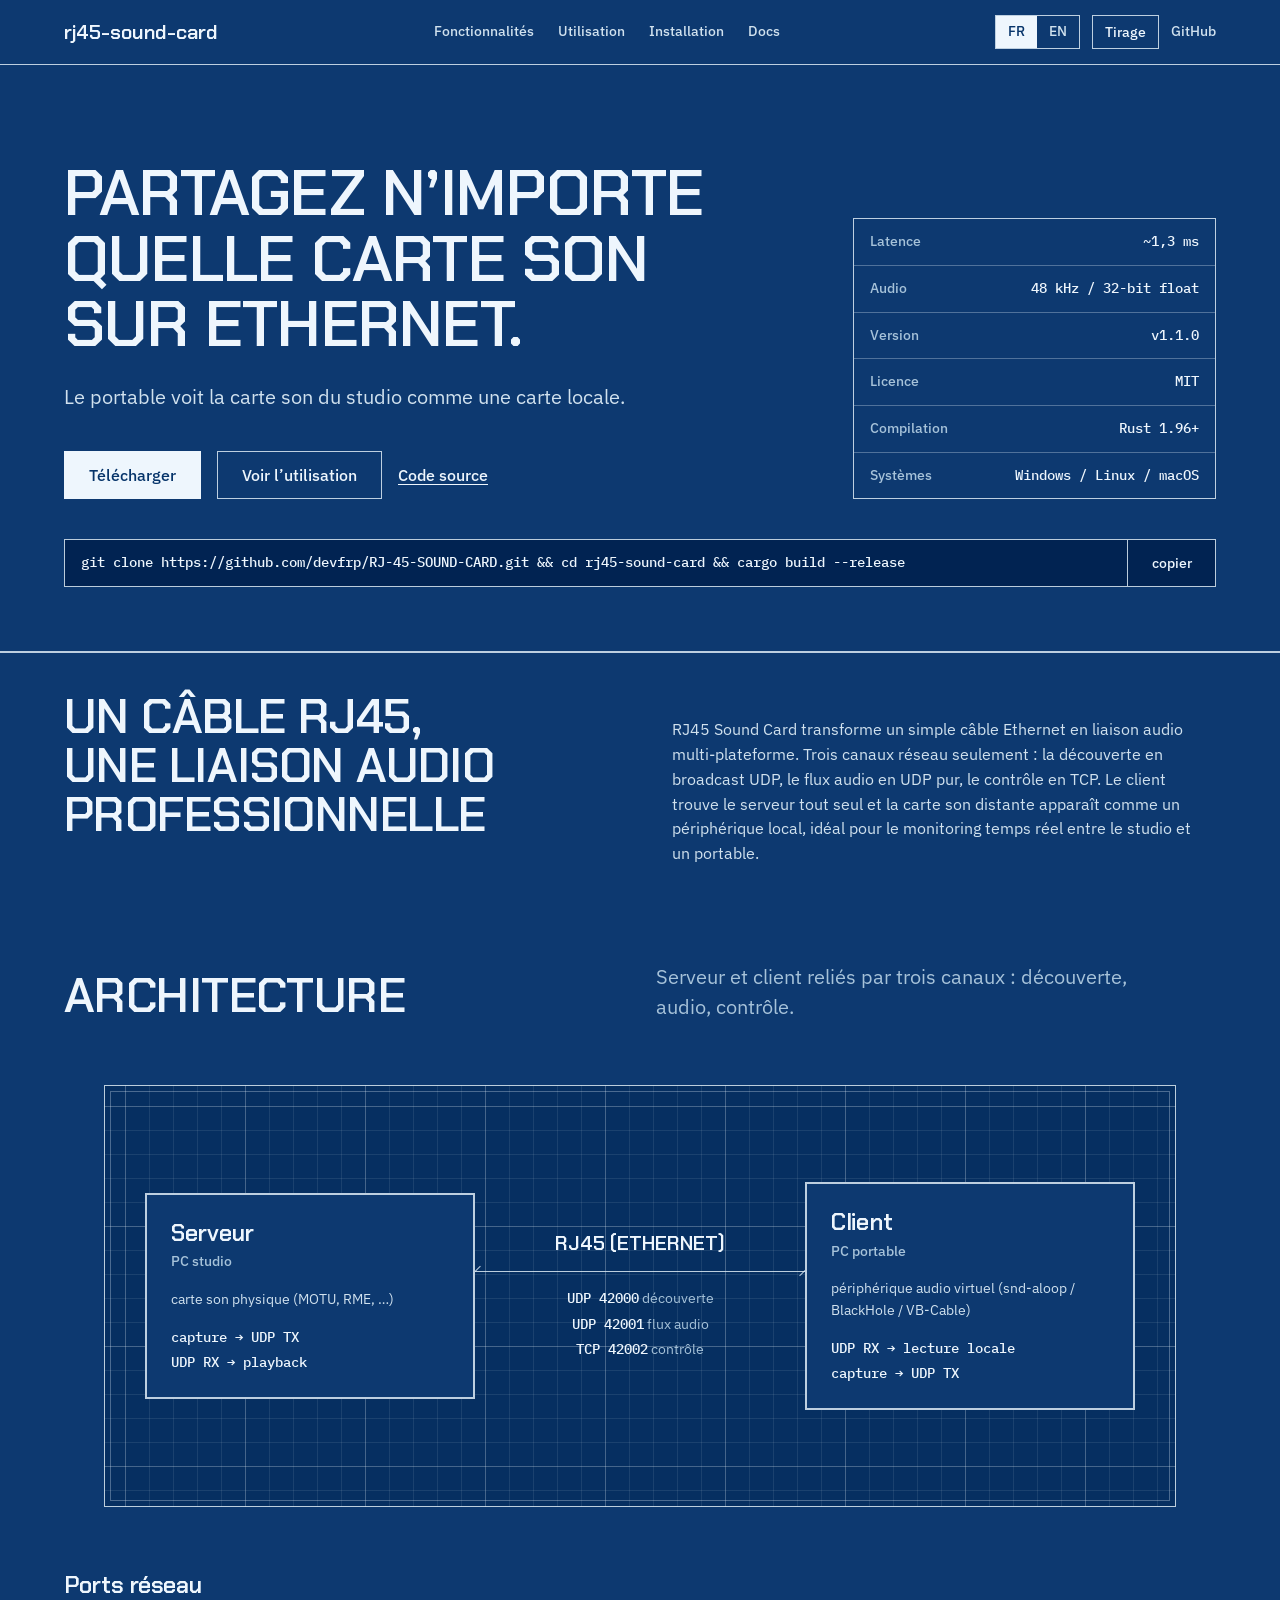
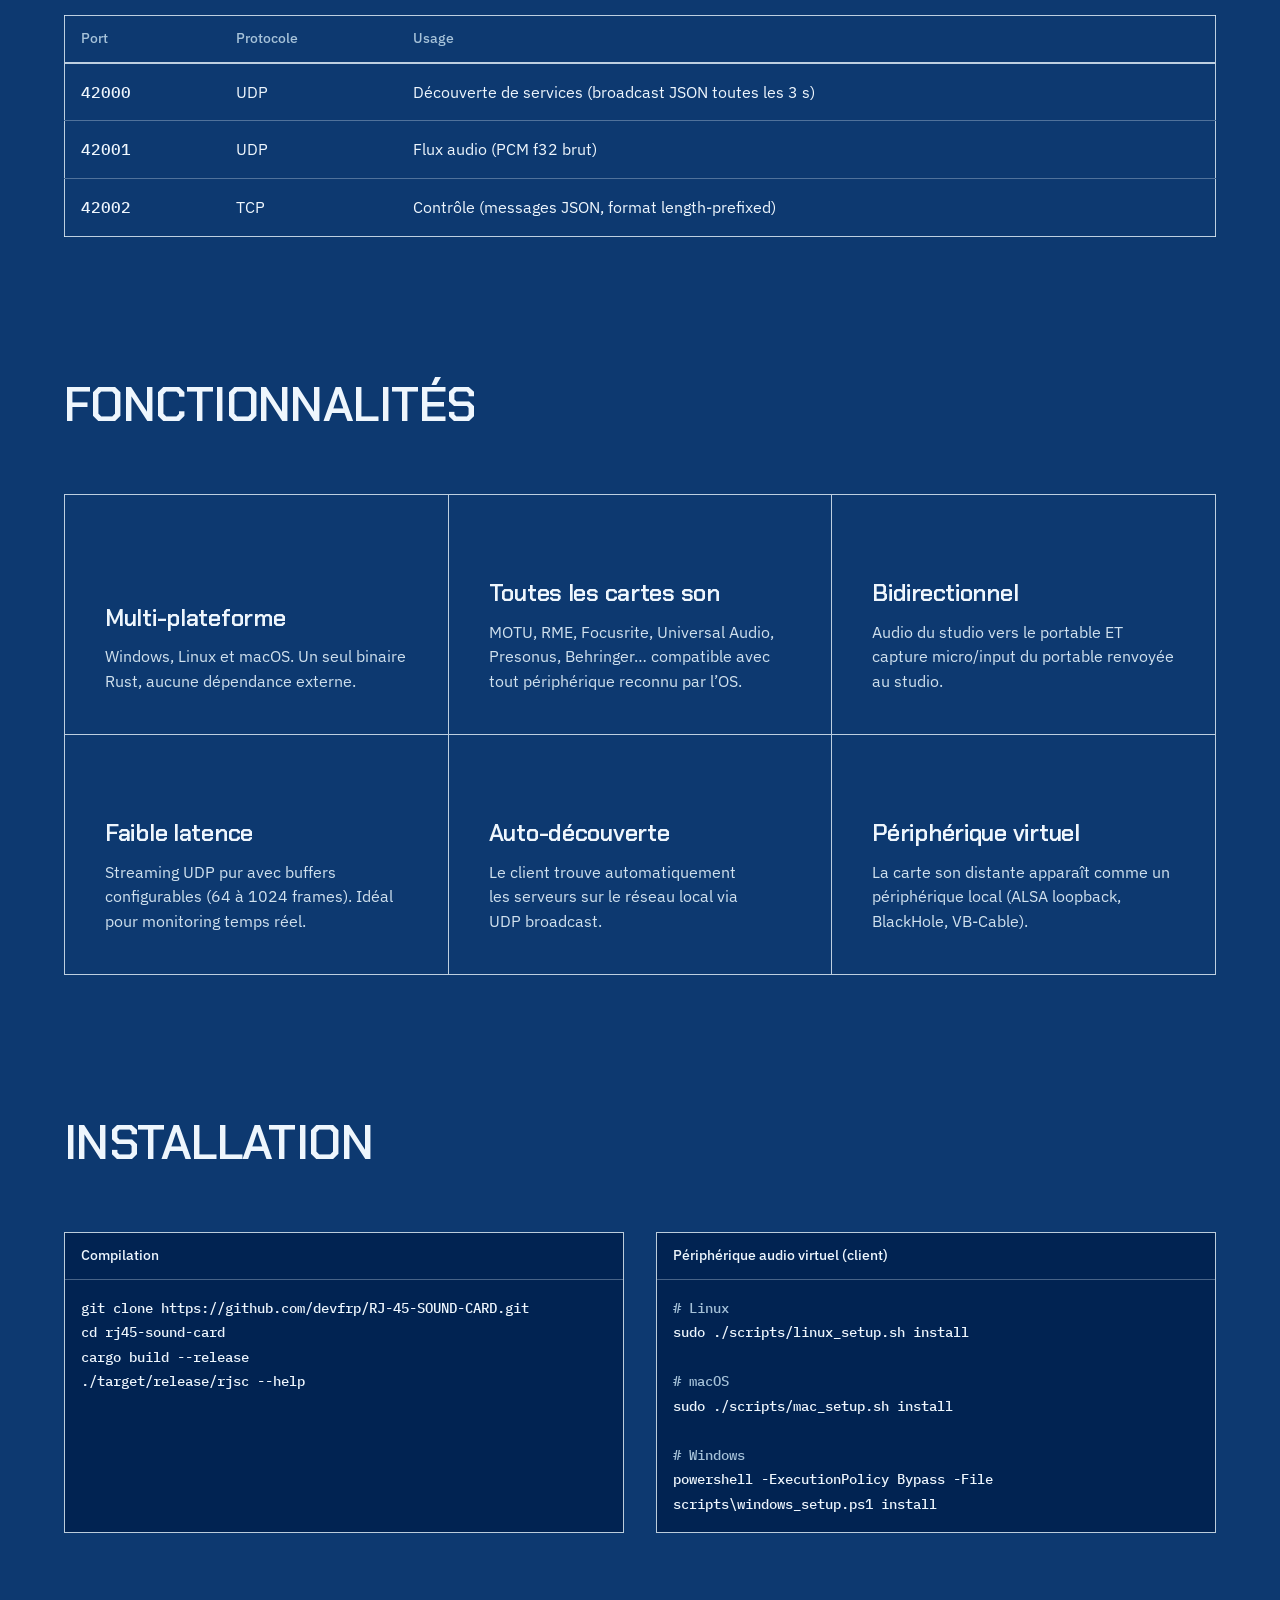
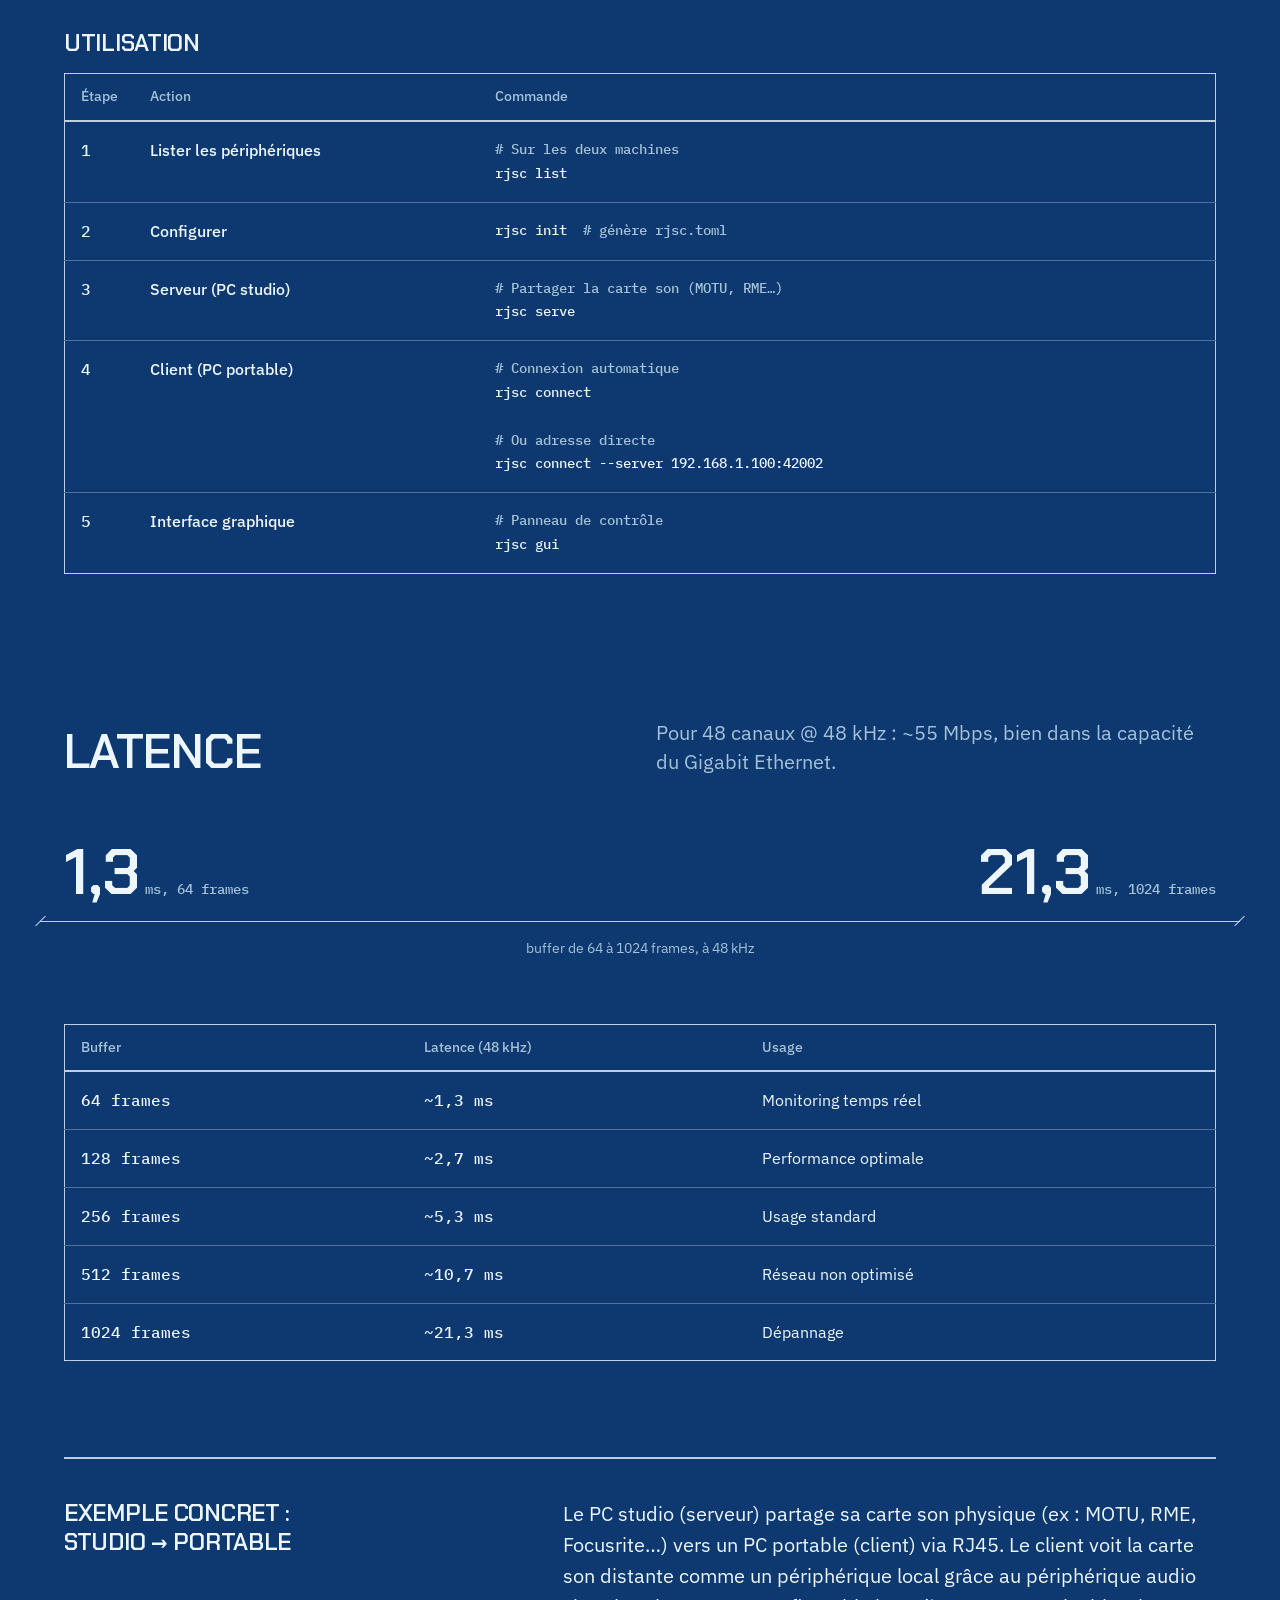
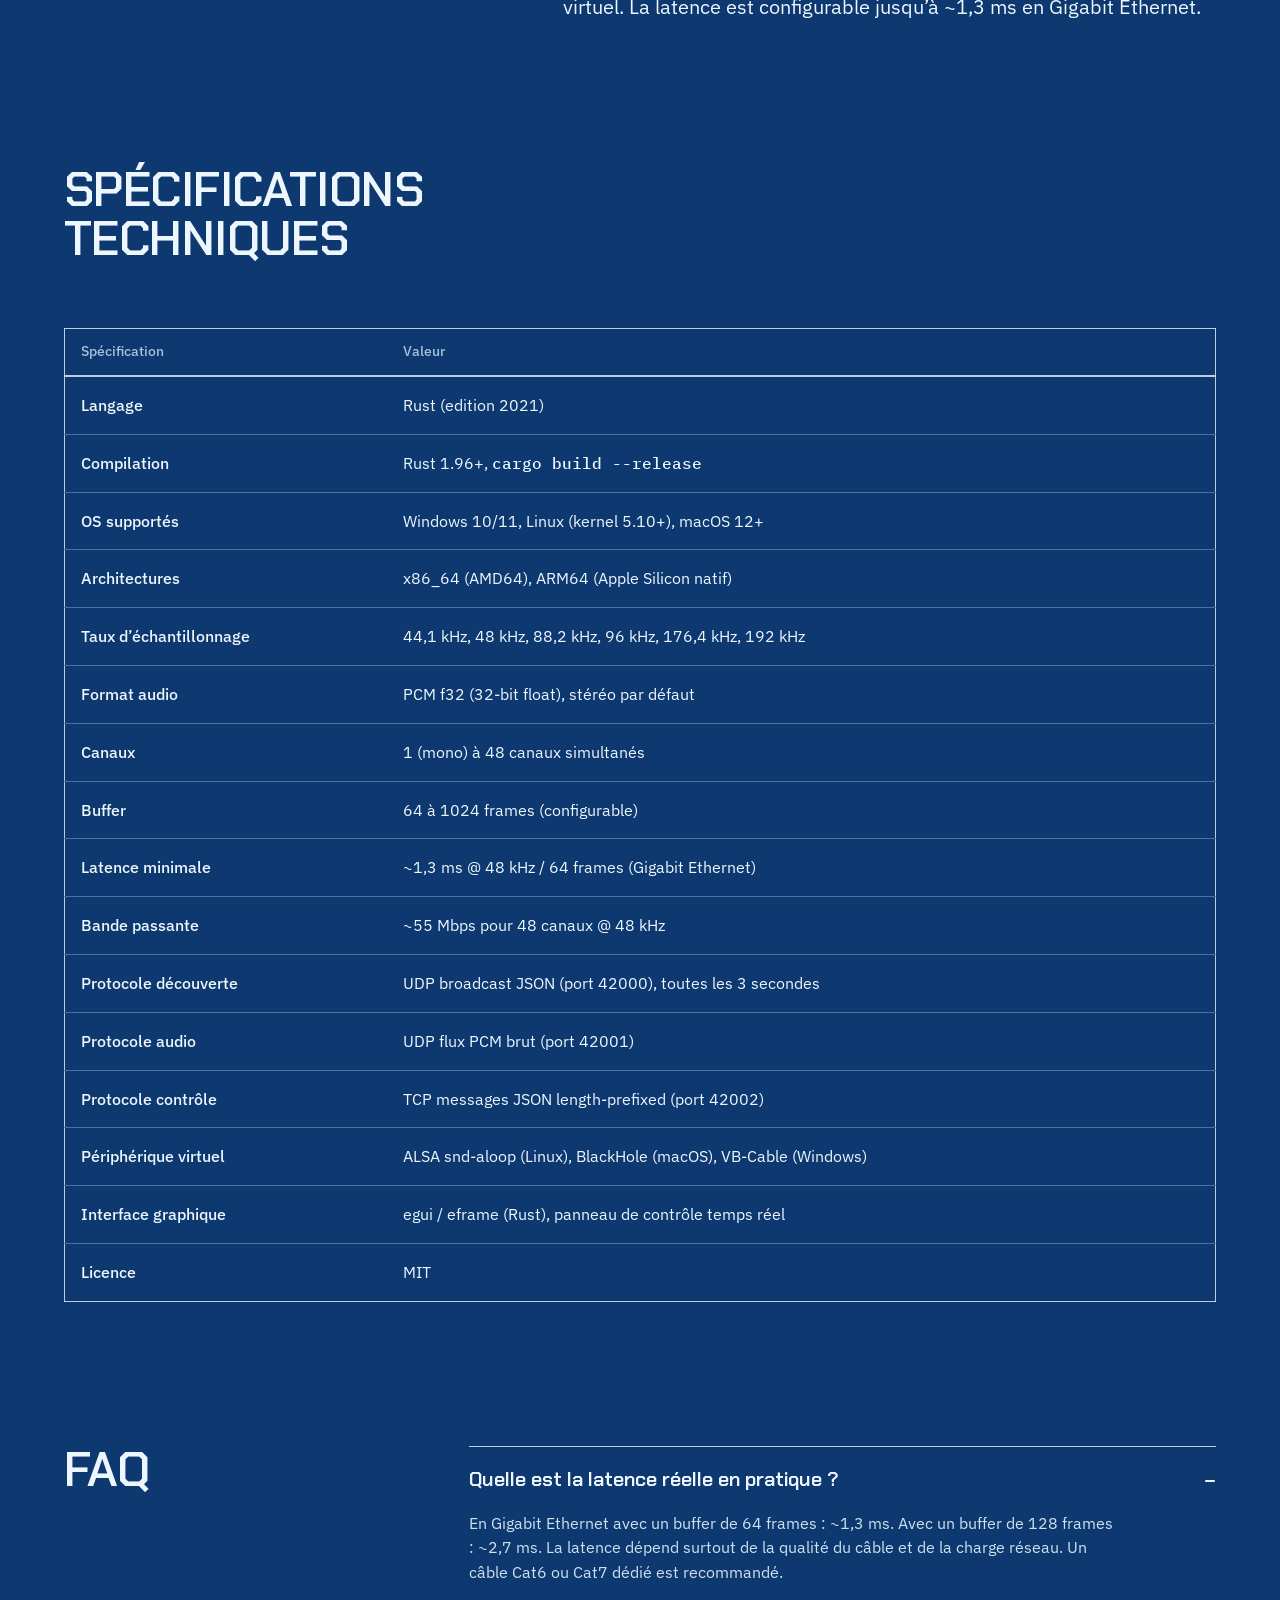
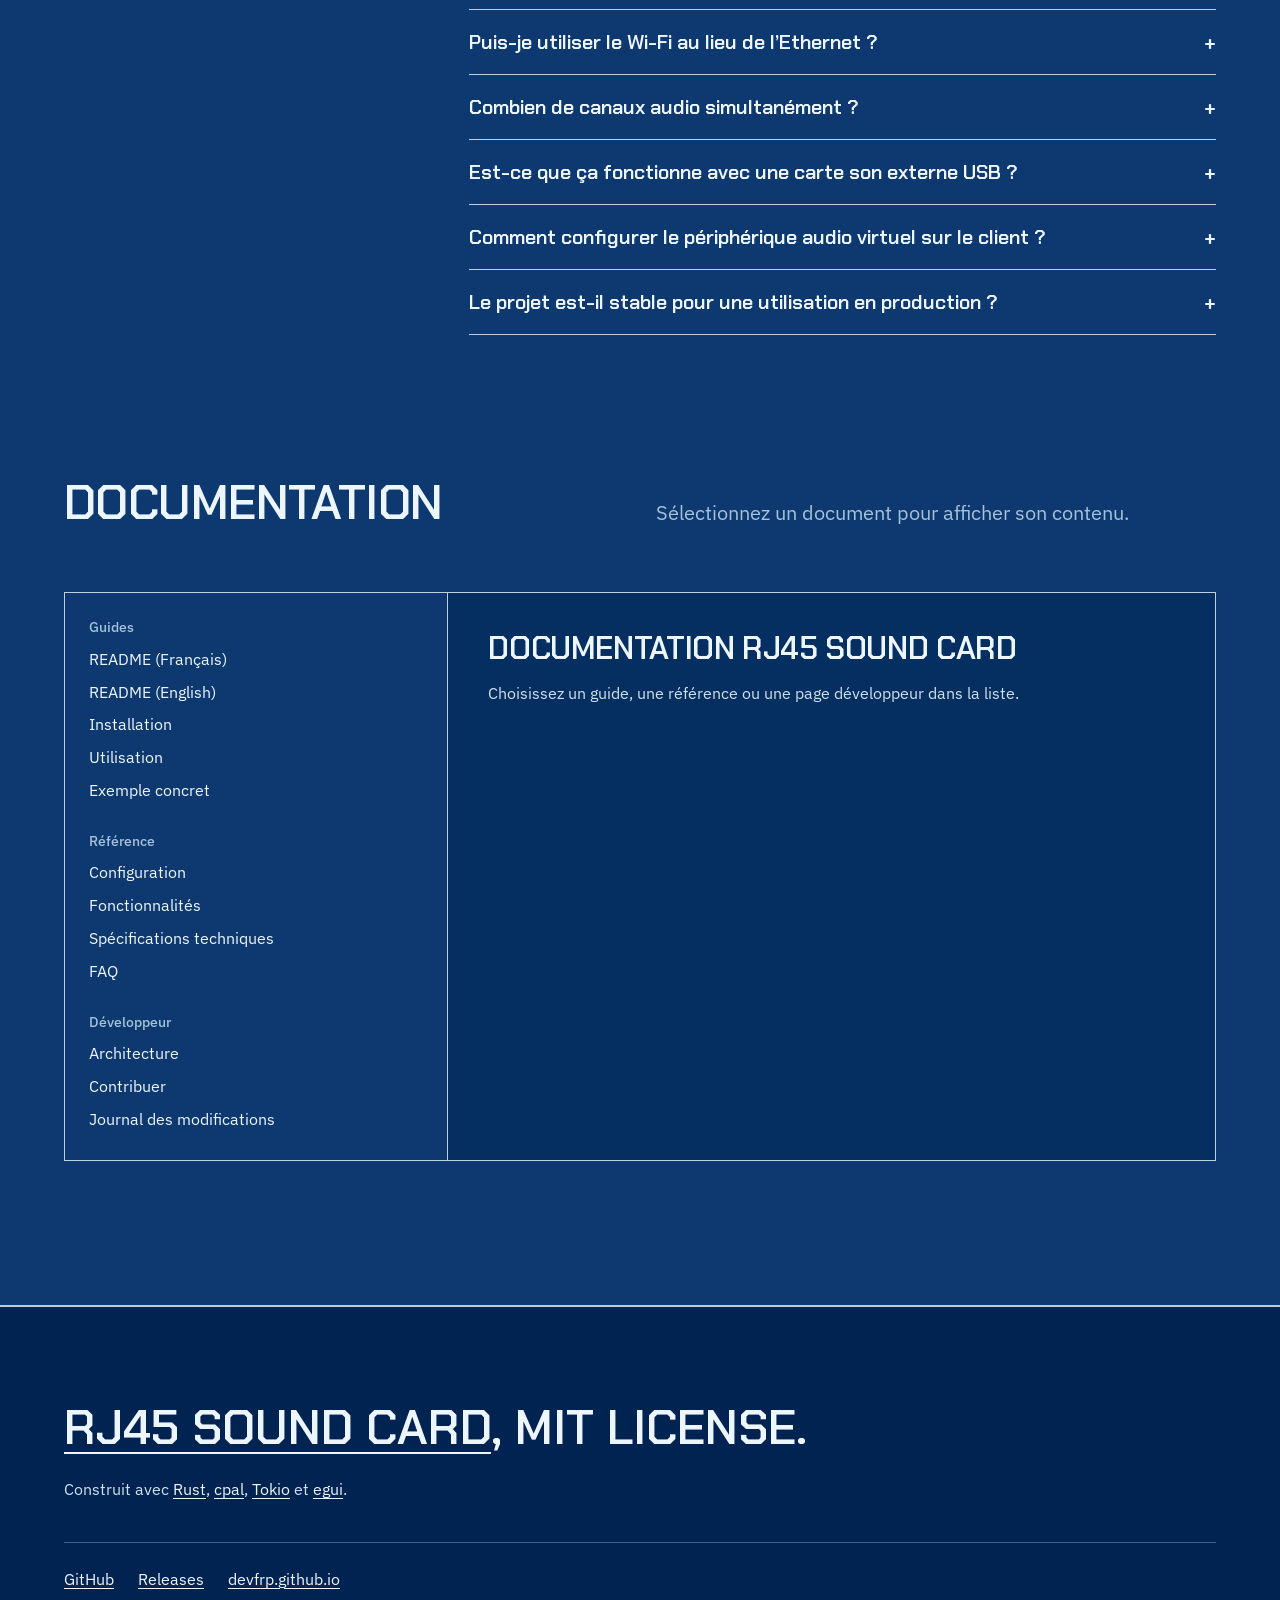
==== commit 29481e11: "Version 1.1.0 : installation multi-plateforme et release automatique - script d'installation curl po" ====
--- a/docs/index.html
+++ b/docs/index.html
@@ -46,7 +46,7 @@
       <dl class="facts">
         <div><dt>Latence</dt><dd>~1,3 ms</dd></div>
         <div><dt>Audio</dt><dd>48 kHz / 32-bit float</dd></div>
-        <div><dt>Version</dt><dd>v1.0.0</dd></div>
+        <div><dt>Version</dt><dd>v1.1.0</dd></div>
         <div><dt>Licence</dt><dd>MIT</dd></div>
         <div><dt>Compilation</dt><dd>Rust 1.96+</dd></div>
         <div><dt>Systèmes</dt><dd>Windows / Linux / macOS</dd></div>
